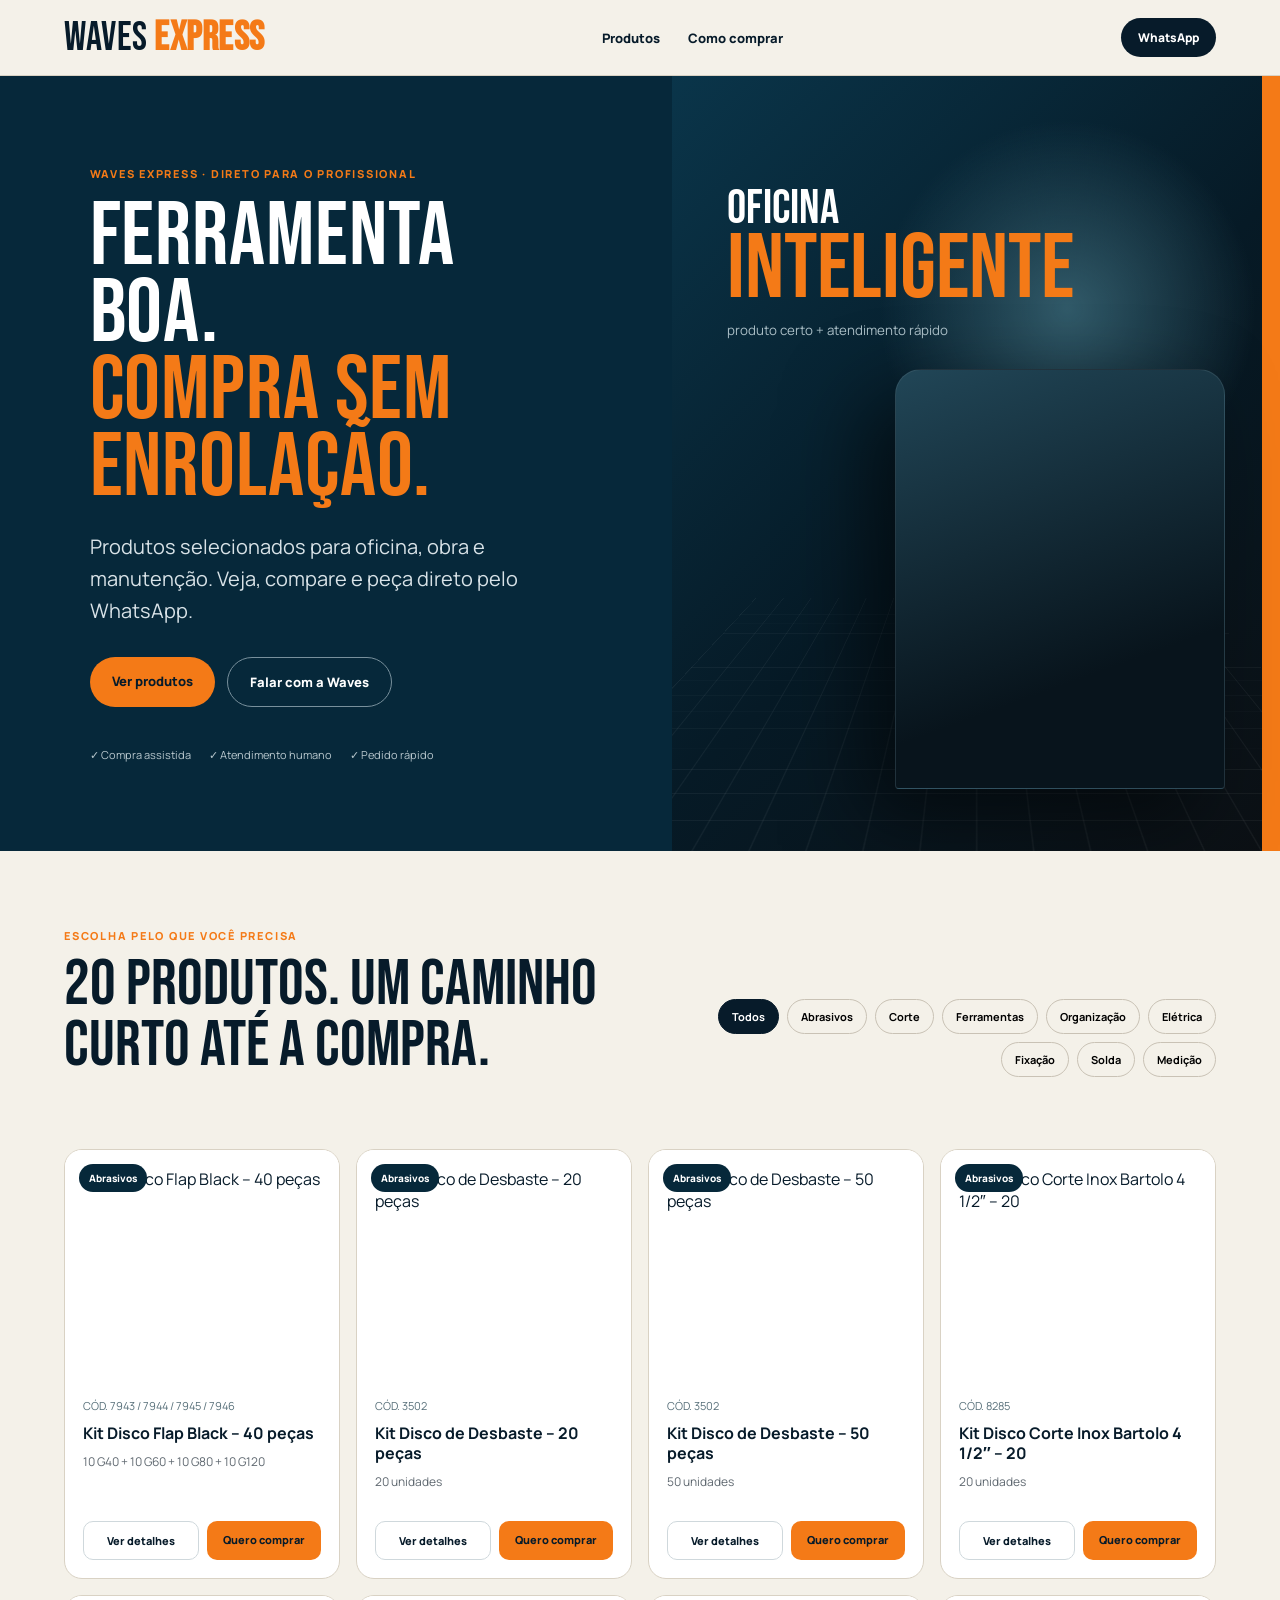
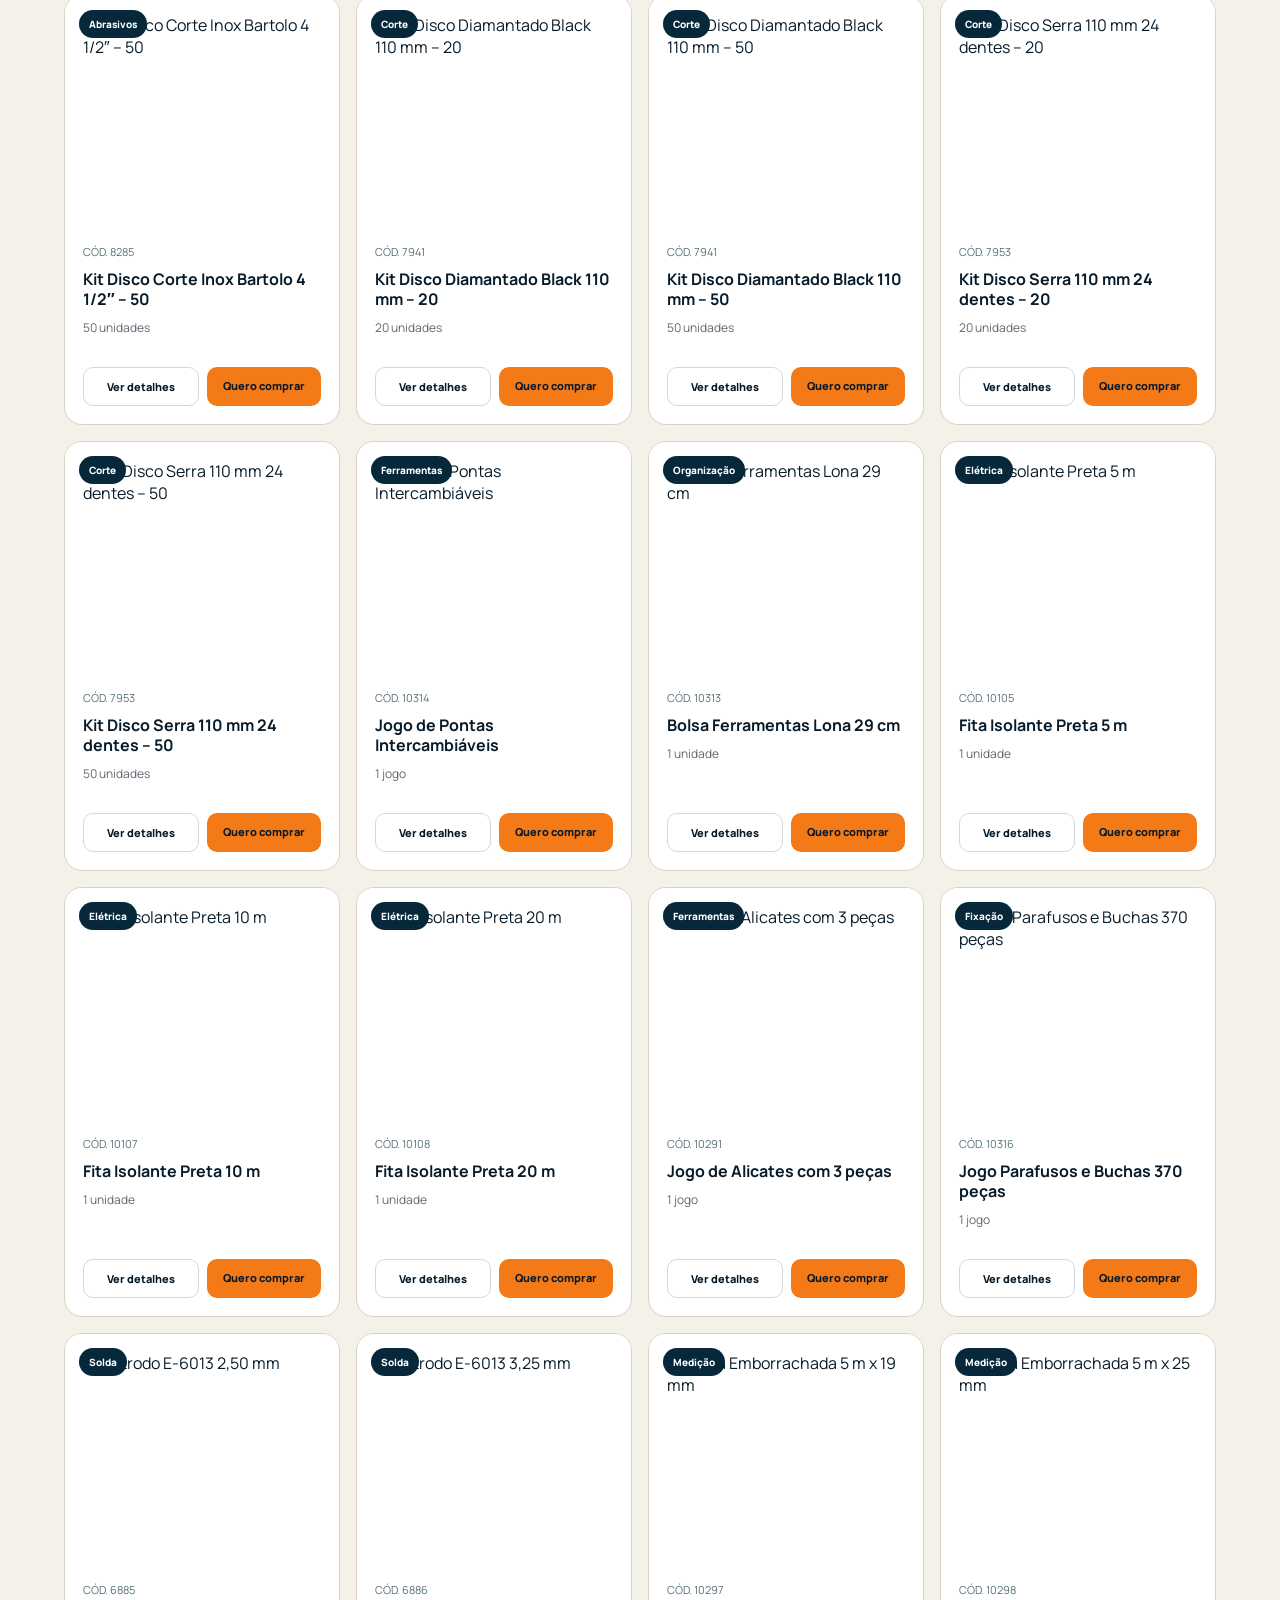
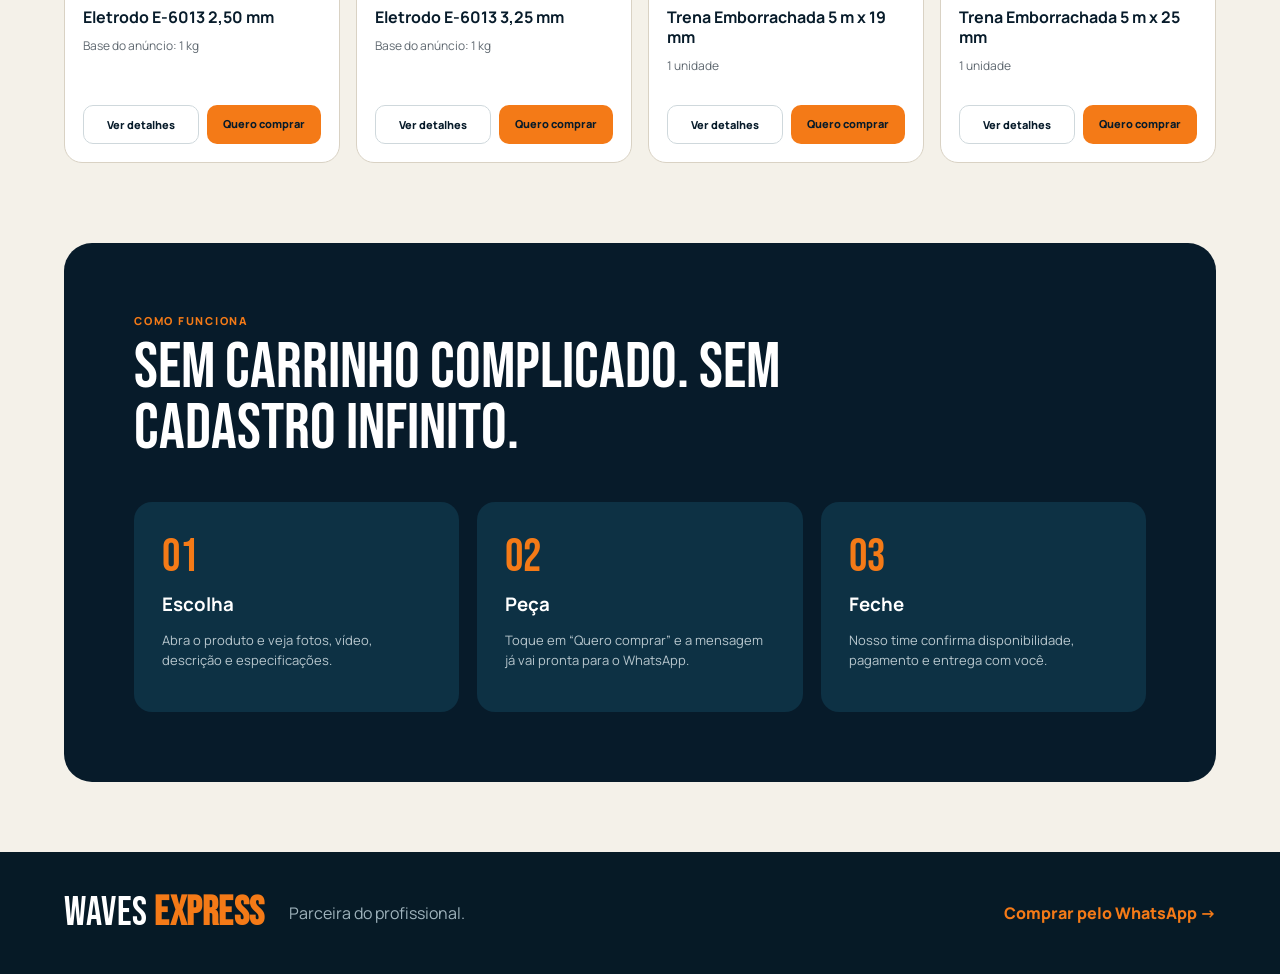
==== waves-express/index.html @ 17d629df "Build Waves Express storefront MVP" ====
<!doctype html>
<html lang="pt-BR">
<head>
  <meta charset="utf-8" />
  <meta name="viewport" content="width=device-width,initial-scale=1" />
  <title>Waves Express — Compra rápida para o profissional</title>
  <meta name="description" content="Waves Express: escolha seu produto, veja detalhes e compre direto pelo WhatsApp." />
  <link rel="preconnect" href="https://fonts.googleapis.com">
  <link rel="preconnect" href="https://fonts.gstatic.com" crossorigin>
  <link href="https://fonts.googleapis.com/css2?family=Bebas+Neue&family=Manrope:wght@400;600;700;800&display=swap" rel="stylesheet">
  <link rel="stylesheet" href="styles.css" />
</head>
<body>
  <header class="topbar">
    <a class="brand" href="index.html" aria-label="Waves Express">
      <img src="assets/logo-waves.png" alt="Waves Plus" onerror="this.style.display='none';this.nextElementSibling.style.display='block'" />
      <span class="brand-fallback">WAVES <b>EXPRESS</b></span>
    </a>
    <nav><a href="#produtos">Produtos</a><a href="#como-funciona">Como comprar</a></nav>
    <a class="wa-mini" href="https://wa.me/558530318830" target="_blank" rel="noopener">WhatsApp</a>
  </header>

  <main>
    <section class="hero">
      <div class="hero-copy">
        <div class="eyebrow">WAVES EXPRESS · DIRETO PARA O PROFISSIONAL</div>
        <h1>Ferramenta boa.<br><em>Compra sem enrolação.</em></h1>
        <p>Produtos selecionados para oficina, obra e manutenção. Veja, compare e peça direto pelo WhatsApp.</p>
        <div class="hero-actions"><a class="btn primary" href="#produtos">Ver produtos</a><a class="btn ghost" href="https://wa.me/558530318830" target="_blank" rel="noopener">Falar com a Waves</a></div>
        <div class="trust"><span>✓ Compra assistida</span><span>✓ Atendimento humano</span><span>✓ Pedido rápido</span></div>
      </div>
      <div class="hero-scene" role="img" aria-label="Ambiente de oficina moderno e humanizado">
        <div class="scene-grid"></div>
        <div class="scene-copy"><span>OFICINA</span><strong>INTELIGENTE</strong><small>produto certo + atendimento rápido</small></div>
        <div class="orange-rail"></div>
      </div>
    </section>

    <section class="section intro" id="produtos">
      <div><span class="section-kicker">ESCOLHA PELO QUE VOCÊ PRECISA</span><h2>20 produtos. Um caminho curto até a compra.</h2></div>
      <div class="filters" id="filters"></div>
    </section>

    <section class="product-grid" id="productGrid" aria-live="polite"></section>

    <section class="how" id="como-funciona">
      <div class="section-kicker">COMO FUNCIONA</div>
      <h2>Sem carrinho complicado. Sem cadastro infinito.</h2>
      <div class="steps"><article><b>01</b><h3>Escolha</h3><p>Abra o produto e veja fotos, vídeo, descrição e especificações.</p></article><article><b>02</b><h3>Peça</h3><p>Toque em “Quero comprar” e a mensagem já vai pronta para o WhatsApp.</p></article><article><b>03</b><h3>Feche</h3><p>Nosso time confirma disponibilidade, pagamento e entrega com você.</p></article></div>
    </section>
  </main>

  <footer><div class="brand-fallback">WAVES <b>EXPRESS</b></div><p>Parceira do profissional.</p><a href="https://wa.me/558530318830" target="_blank" rel="noopener">Comprar pelo WhatsApp →</a></footer>
  <script src="data.js"></script><script src="app.js"></script>
</body>
</html>
---- waves-express/styles.css ----
*{box-sizing:border-box}html{scroll-behavior:smooth}body{margin:0;background:#f4f1e9;color:#071b2a;font-family:Manrope,Arial,sans-serif}.topbar{height:76px;display:flex;align-items:center;justify-content:space-between;padding:0 clamp(20px,5vw,72px);background:#f4f1e9;border-bottom:1px solid #d9d2c4;position:sticky;top:0;z-index:50}.brand{display:flex;align-items:center;text-decoration:none;color:#071b2a}.brand img{height:42px;max-width:170px;object-fit:contain}.brand-fallback{font:40px/1 'Bebas Neue',Impact,sans-serif;letter-spacing:.5px}.brand-fallback b{color:#f47a17}.topbar nav{display:flex;gap:28px}.topbar nav a,.back{color:#071b2a;text-decoration:none;font-size:13px;font-weight:800}.wa-mini{background:#071b2a;color:#fff;text-decoration:none;padding:11px 17px;border-radius:999px;font-size:12px;font-weight:800}.hero{min-height:620px;display:grid;grid-template-columns:1.05fr .95fr;overflow:hidden;background:#06283a;color:#fff}.hero-copy{padding:clamp(52px,7vw,110px);align-self:center}.eyebrow,.section-kicker{font-size:11px;letter-spacing:.16em;font-weight:800;color:#f47a17}.hero h1{font:clamp(58px,7vw,108px)/.86 'Bebas Neue',Impact,sans-serif;margin:18px 0 24px;letter-spacing:.01em}.hero h1 em{font-style:normal;color:#f47a17}.hero p{font-size:clamp(16px,1.7vw,20px);max-width:610px;color:#d8e2e7;line-height:1.6}.hero-actions{display:flex;gap:12px;margin-top:30px;flex-wrap:wrap}.btn{display:inline-flex;text-decoration:none;padding:15px 22px;border-radius:999px;font-weight:800;font-size:13px}.btn.primary{background:#f47a17;color:#071b2a}.btn.ghost{border:1px solid #78909c;color:#fff}.trust{display:flex;gap:18px;flex-wrap:wrap;margin-top:40px;font-size:11px;color:#b9c8ce}.hero-scene{position:relative;min-height:620px;background:radial-gradient(circle at 65% 30%,#315a69 0,transparent 28%),linear-gradient(135deg,#0a354a 0%,#061a26 52%,#0c1014 100%);overflow:hidden}.scene-grid{position:absolute;inset:0;background-image:linear-gradient(rgba(255,255,255,.05) 1px,transparent 1px),linear-gradient(90deg,rgba(255,255,255,.05) 1px,transparent 1px);background-size:38px 38px;transform:perspective(700px) rotateX(55deg) translateY(250px) scale(1.5);transform-origin:center bottom}.hero-scene:after{content:'';position:absolute;width:54%;height:54%;right:9%;bottom:8%;border-radius:26px 26px 4px 4px;background:linear-gradient(160deg,#214657,#08141c 70%);box-shadow:-30px 30px 80px #0008;border:1px solid #55717d55}.scene-copy{position:absolute;z-index:3;left:9%;top:14%;display:flex;flex-direction:column}.scene-copy span{font:48px/1 'Bebas Neue';color:#fff}.scene-copy strong{font:92px/.8 'Bebas Neue';color:#f47a17}.scene-copy small{margin-top:15px;color:#a8bcc4}.orange-rail{position:absolute;right:0;top:0;width:18px;height:100%;background:#f47a17}.section{padding:72px clamp(20px,5vw,72px)}.intro{display:flex;justify-content:space-between;gap:30px;align-items:end}.intro h2,.how h2{font:clamp(42px,5vw,72px)/.95 'Bebas Neue';max-width:760px;margin:10px 0 0}.filters{display:flex;gap:8px;flex-wrap:wrap;justify-content:flex-end}.filters button{border:1px solid #c9c2b5;background:transparent;border-radius:999px;padding:9px 13px;font:700 11px Manrope;cursor:pointer}.filters button.active{background:#071b2a;color:white;border-color:#071b2a}.product-grid{padding:0 clamp(20px,5vw,72px) 80px;display:grid;grid-template-columns:repeat(4,minmax(0,1fr));gap:16px}.card{background:#fff;border:1px solid #d9d2c4;border-radius:18px;overflow:hidden;display:flex;flex-direction:column;min-height:430px;transition:.25s transform,.25s box-shadow}.card:hover{transform:translateY(-5px);box-shadow:0 18px 45px #071b2a1a}.card-image{height:230px;background:#fff;display:grid;place-items:center;padding:18px;position:relative}.card-image img{width:100%;height:100%;object-fit:contain}.badge{position:absolute;top:14px;left:14px;background:#06283a;color:#fff;border-radius:999px;padding:7px 10px;font-size:10px;font-weight:800}.card-body{padding:18px;display:flex;flex-direction:column;gap:10px;flex:1}.card h3{margin:0;font-size:16px;line-height:1.25}.code{font-size:11px;color:#58707a}.card p{font-size:12px;color:#5f6870;line-height:1.5;margin:0}.card-actions{display:flex;gap:8px;margin-top:auto}.card-actions a{flex:1;text-align:center;text-decoration:none;padding:11px;border-radius:10px;font-size:11px;font-weight:800}.details{border:1px solid #cfd8dc;color:#071b2a}.buy{background:#f47a17;color:#071b2a}.how{margin:0 clamp(20px,5vw,72px) 70px;background:#071b2a;color:#fff;border-radius:28px;padding:70px}.steps{display:grid;grid-template-columns:repeat(3,1fr);gap:18px;margin-top:42px}.steps article{background:#0d3144;padding:28px;border-radius:18px}.steps b{font:46px 'Bebas Neue';color:#f47a17}.steps h3{margin:6px 0}.steps p{color:#b8c7ce;font-size:13px;line-height:1.6}footer{background:#061a26;color:#fff;padding:34px clamp(20px,5vw,72px);display:flex;align-items:center;gap:24px}footer p{color:#9fb3bc}footer a{margin-left:auto;color:#f47a17;text-decoration:none;font-weight:800}
/* página de produto */.product-shell{display:grid;grid-template-columns:minmax(0,1.08fr) minmax(360px,.72fr);gap:46px;padding:34px clamp(20px,5vw,72px) 100px;max-width:1500px;margin:auto}.media-wrap{position:sticky;top:110px;height:calc(100vh - 140px)}.media-label{display:flex;justify-content:space-between;font-size:11px;font-weight:800;margin-bottom:10px;color:#5c6970}.media-stack{height:100%;overflow-y:auto;scroll-snap-type:y mandatory;border-radius:24px;background:#0c2635;scrollbar-width:none}.media-stack::-webkit-scrollbar{display:none}.media-slide{height:100%;min-height:100%;scroll-snap-align:start;display:grid;place-items:center;position:relative;background:#fff;padding:34px}.media-slide img{width:100%;height:100%;object-fit:contain}.media-slide.dark{background:radial-gradient(circle at 50% 35%,#284c59,#071b2a 68%);color:#fff}.video-placeholder{text-align:center}.play{width:76px;height:76px;border-radius:50%;display:grid;place-items:center;background:#f47a17;color:#071b2a;font-size:28px;margin:auto}.swipe-hint{position:absolute;bottom:24px;left:50%;transform:translateX(-50%);background:#071b2acc;color:#fff;border-radius:999px;padding:9px 14px;font-size:10px;letter-spacing:.08em}.product-info{padding-top:30px}.product-info .category{font-size:11px;letter-spacing:.14em;color:#f47a17;font-weight:800}.product-info h1{font:clamp(54px,5.5vw,92px)/.9 'Bebas Neue';margin:14px 0 16px}.product-info .lead{font-size:15px;line-height:1.7;color:#51616a}.price-box{margin:28px 0;background:#fff;border:1px solid #d9d2c4;border-radius:18px;padding:20px}.price-box small{font-weight:800;color:#718087}.express-price{font:42px 'Bebas Neue';margin:4px 0}.consult{font:34px 'Bebas Neue';color:#f47a17}.buy-big{display:block;text-align:center;text-decoration:none;background:#f47a17;color:#071b2a;padding:17px;border-radius:14px;font-weight:900}.specs{margin-top:34px;border-top:1px solid #d9d2c4}.spec-row{display:flex;justify-content:space-between;padding:14px 0;border-bottom:1px solid #d9d2c4;font-size:12px}.spec-row span:first-child{color:#718087}.feature-note{margin-top:30px;padding:22px;border-left:4px solid #f47a17;background:#fff}.related{margin-top:36px}.related a{display:block;color:#071b2a;text-decoration:none;padding:12px 0;border-bottom:1px solid #d9d2c4;font-size:12px;font-weight:800}.mobile-buy{display:none}
@media(max-width:1050px){.product-grid{grid-template-columns:repeat(3,1fr)}.hero{grid-template-columns:1fr}.hero-scene{min-height:390px}.intro{align-items:flex-start;flex-direction:column}.filters{justify-content:flex-start}.product-shell{grid-template-columns:1fr}.media-wrap{position:relative;top:0;height:72vh}.product-info{padding-top:0}}
@media(max-width:720px){.topbar{height:64px;padding:0 16px}.brand-fallback{font-size:28px}.topbar nav{display:none}.hero-copy{padding:44px 20px}.hero h1{font-size:64px}.hero-scene{min-height:340px}.scene-copy strong{font-size:70px}.product-grid{grid-template-columns:repeat(2,1fr);padding:0 14px 70px;gap:10px}.card{min-height:370px}.card-image{height:180px}.card-actions{flex-direction:column}.section{padding:55px 18px}.how{margin:0 14px 80px;padding:42px 22px}.steps{grid-template-columns:1fr}footer{flex-direction:column;align-items:flex-start}footer a{margin-left:0}.product-shell{padding:20px 14px 100px;gap:24px}.media-wrap{height:68vh}.media-slide{padding:18px}.product-info h1{font-size:58px}.mobile-buy{display:block;position:fixed;left:12px;right:12px;bottom:12px;z-index:80}.mobile-buy a{display:block;text-align:center;text-decoration:none;background:#f47a17;color:#071b2a;padding:16px;border-radius:15px;font-weight:900;box-shadow:0 10px 30px #0004}}
@media(max-width:470px){.product-grid{grid-template-columns:1fr}.card{min-height:auto}.card-image{height:245px}}
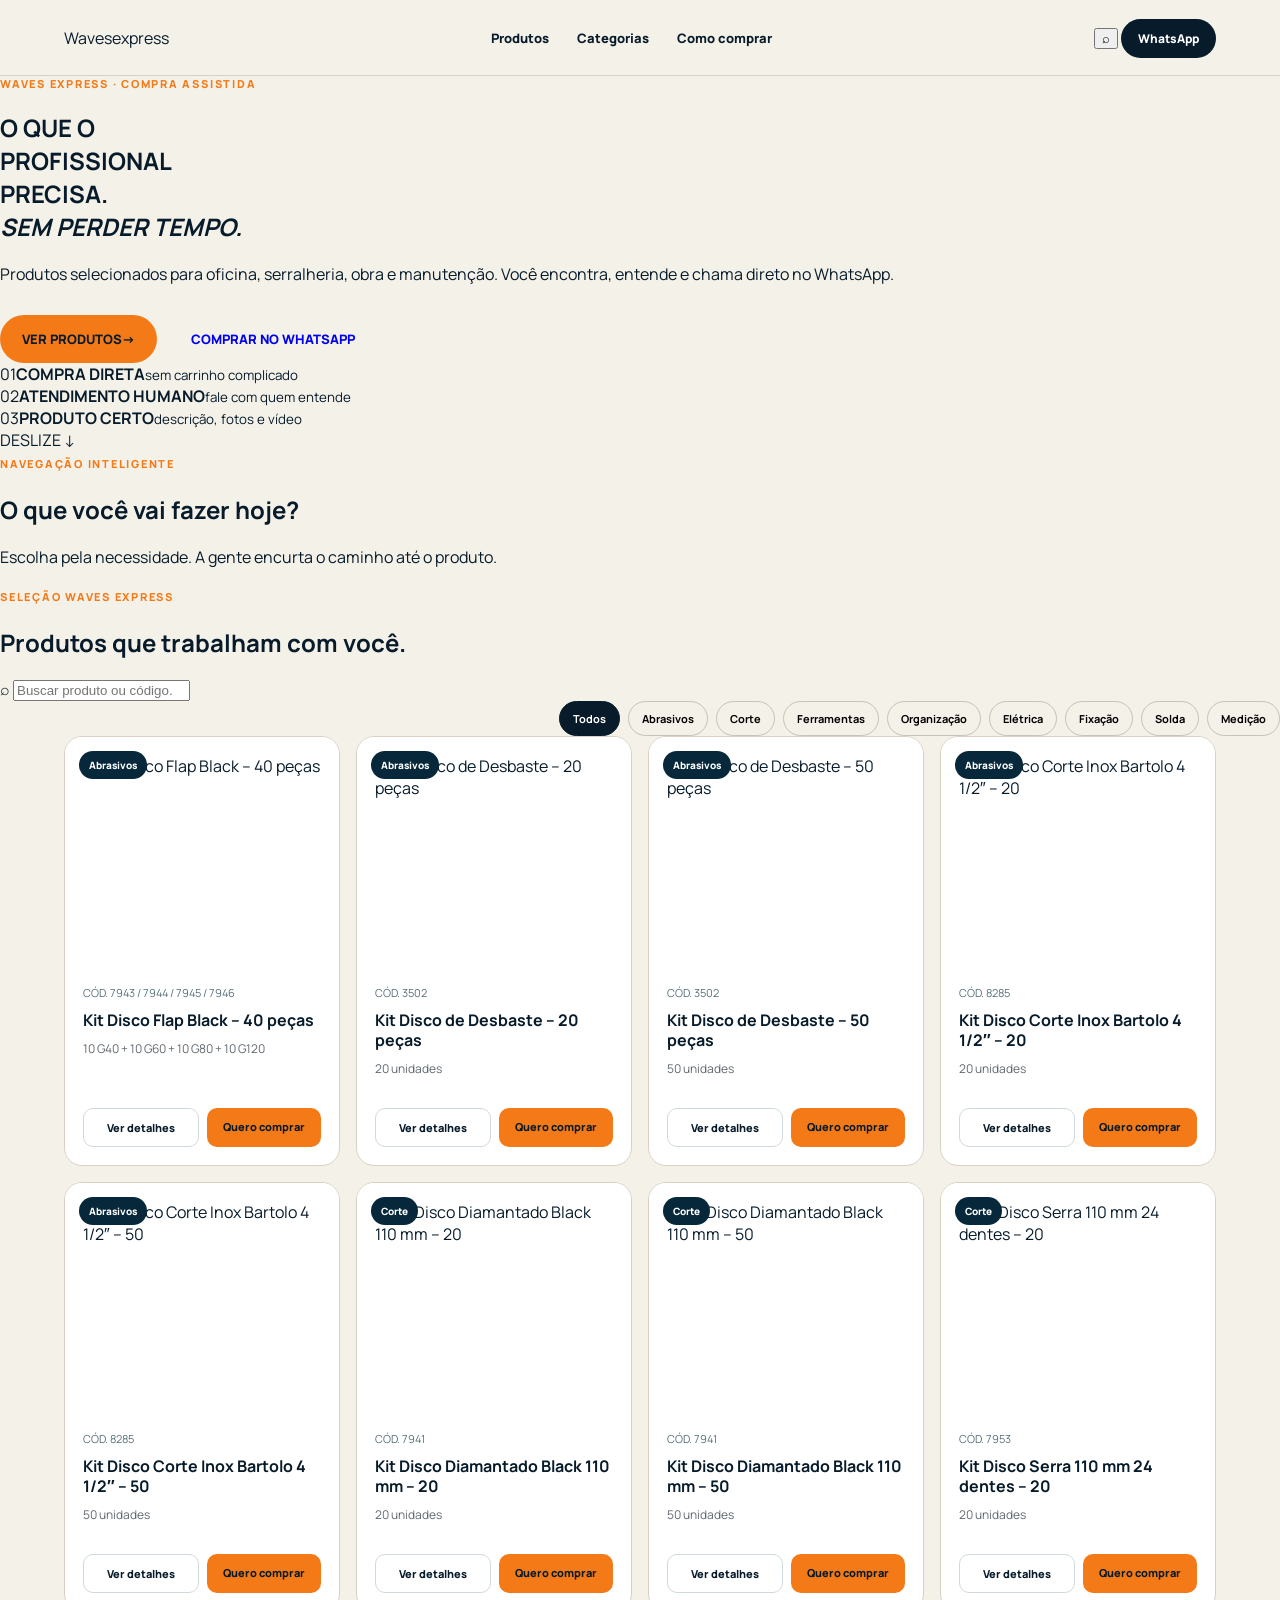
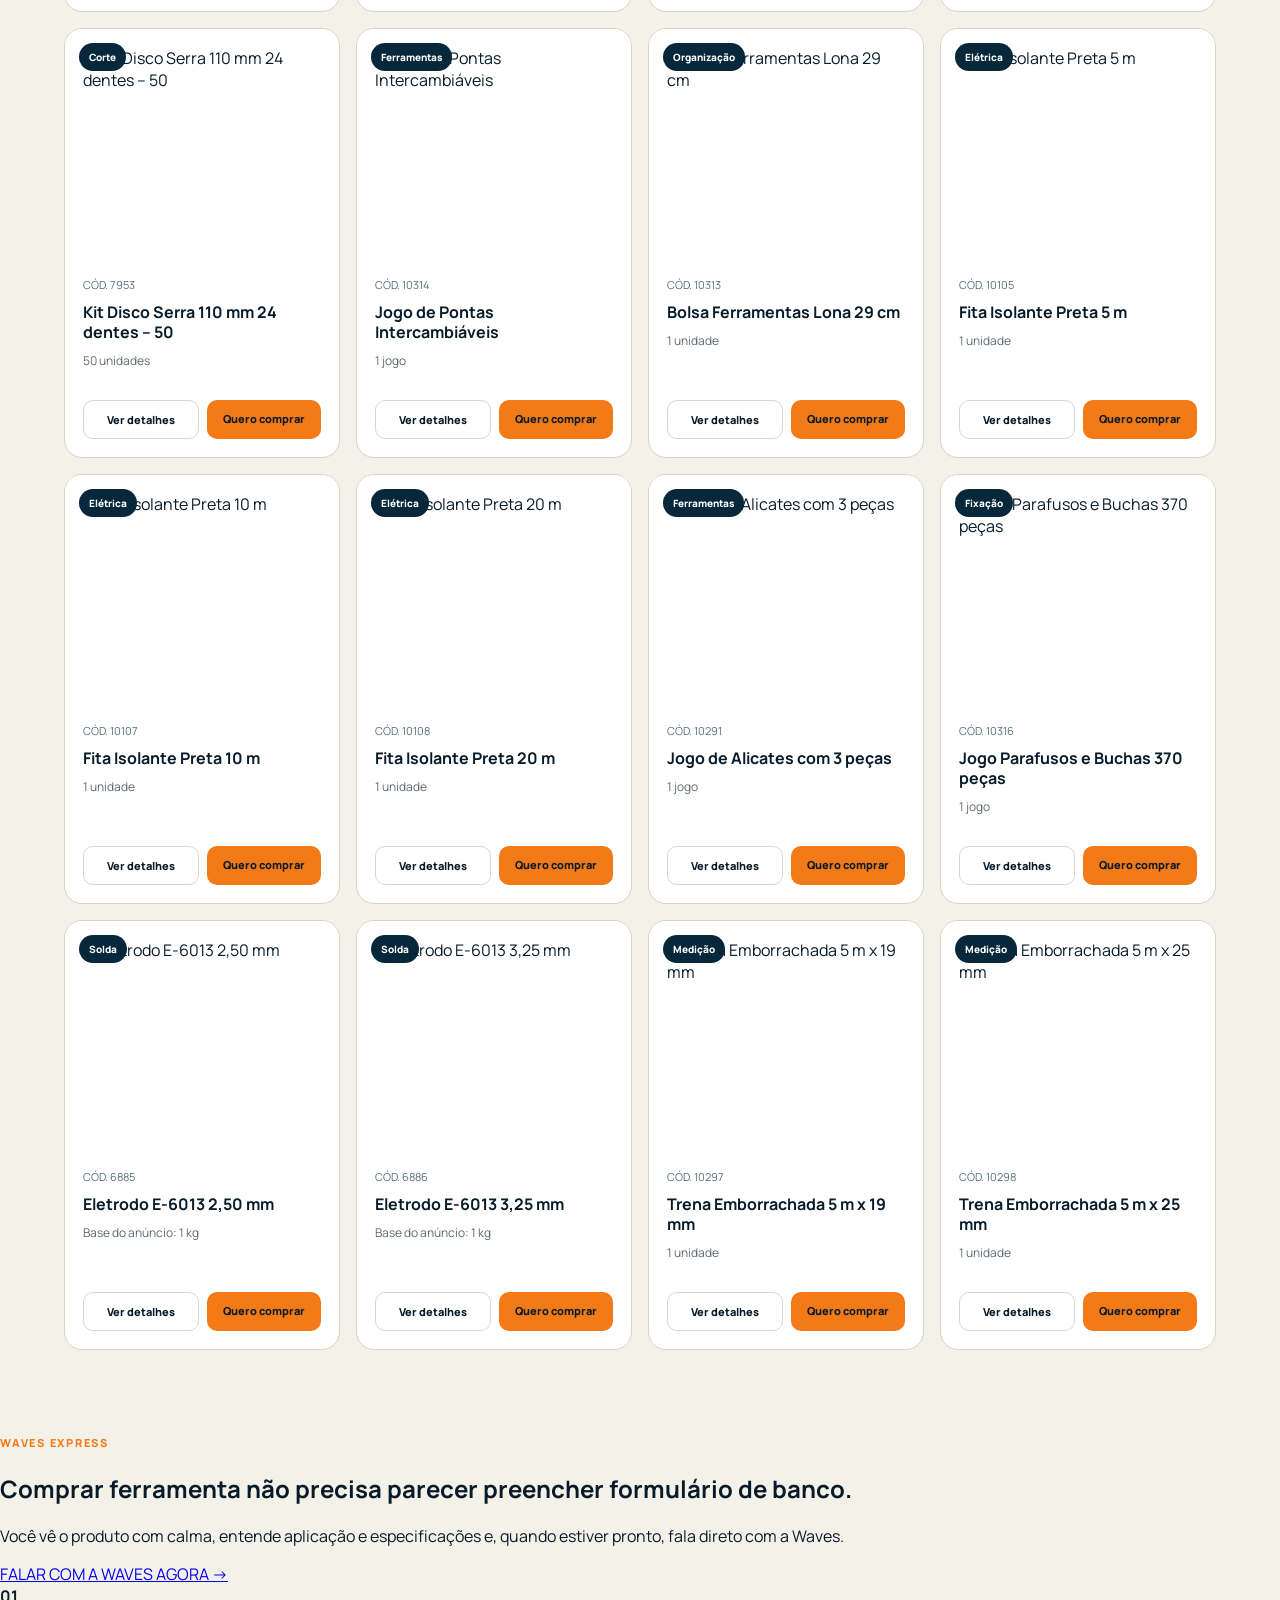
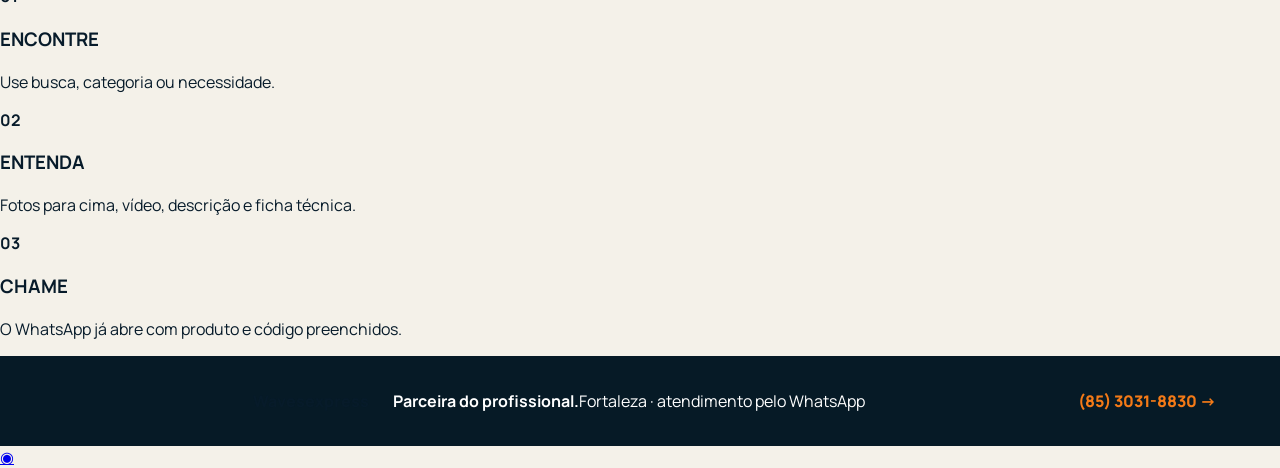
==== commit d436ce47: "Refine Waves Express home experience" ====
--- a/waves-express/index.html
+++ b/waves-express/index.html
@@ -2,55 +2,101 @@
 <html lang="pt-BR">
 <head>
   <meta charset="utf-8" />
-  <meta name="viewport" content="width=device-width,initial-scale=1" />
-  <title>Waves Express — Compra rápida para o profissional</title>
-  <meta name="description" content="Waves Express: escolha seu produto, veja detalhes e compre direto pelo WhatsApp." />
+  <meta name="viewport" content="width=device-width,initial-scale=1,viewport-fit=cover" />
+  <meta name="theme-color" content="#071722" />
+  <title>Waves Express — O que o profissional precisa, sem perder tempo</title>
+  <meta name="description" content="Waves Express: produtos profissionais, apresentação completa e compra direta pelo WhatsApp." />
   <link rel="preconnect" href="https://fonts.googleapis.com">
   <link rel="preconnect" href="https://fonts.gstatic.com" crossorigin>
-  <link href="https://fonts.googleapis.com/css2?family=Bebas+Neue&family=Manrope:wght@400;600;700;800&display=swap" rel="stylesheet">
+  <link href="https://fonts.googleapis.com/css2?family=Bebas+Neue&family=Manrope:wght@400;500;600;700;800&display=swap" rel="stylesheet">
   <link rel="stylesheet" href="styles.css" />
 </head>
 <body>
+  <div class="noise" aria-hidden="true"></div>
   <header class="topbar">
     <a class="brand" href="index.html" aria-label="Waves Express">
-      <img src="assets/logo-waves.png" alt="Waves Plus" onerror="this.style.display='none';this.nextElementSibling.style.display='block'" />
-      <span class="brand-fallback">WAVES <b>EXPRESS</b></span>
+      <span class="waves-word">Waves</span><span class="express-word">express</span>
     </a>
-    <nav><a href="#produtos">Produtos</a><a href="#como-funciona">Como comprar</a></nav>
-    <a class="wa-mini" href="https://wa.me/558530318830" target="_blank" rel="noopener">WhatsApp</a>
+    <nav class="desktop-nav" aria-label="Navegação principal">
+      <a href="#produtos">Produtos</a>
+      <a href="#categorias">Categorias</a>
+      <a href="#como-funciona">Como comprar</a>
+    </nav>
+    <div class="top-actions">
+      <button class="search-toggle" id="searchToggle" aria-label="Buscar produtos">⌕</button>
+      <a class="wa-mini" href="https://wa.me/558530318830" target="_blank" rel="noopener">WhatsApp</a>
+    </div>
   </header>
 
   <main>
-    <section class="hero">
-      <div class="hero-copy">
-        <div class="eyebrow">WAVES EXPRESS · DIRETO PARA O PROFISSIONAL</div>
-        <h1>Ferramenta boa.<br><em>Compra sem enrolação.</em></h1>
-        <p>Produtos selecionados para oficina, obra e manutenção. Veja, compare e peça direto pelo WhatsApp.</p>
-        <div class="hero-actions"><a class="btn primary" href="#produtos">Ver produtos</a><a class="btn ghost" href="https://wa.me/558530318830" target="_blank" rel="noopener">Falar com a Waves</a></div>
-        <div class="trust"><span>✓ Compra assistida</span><span>✓ Atendimento humano</span><span>✓ Pedido rápido</span></div>
+    <section class="hero-modern">
+      <div class="hero-media" id="heroMedia" role="img" aria-label="Profissional trabalhando em oficina moderna"></div>
+      <div class="hero-overlay"></div>
+      <div class="hero-content">
+        <div class="eyebrow"><span class="pulse"></span> WAVES EXPRESS · COMPRA ASSISTIDA</div>
+        <h1>O QUE O<br>PROFISSIONAL<br>PRECISA.<br><em>SEM PERDER TEMPO.</em></h1>
+        <p>Produtos selecionados para oficina, serralheria, obra e manutenção. Você encontra, entende e chama direto no WhatsApp.</p>
+        <div class="hero-actions">
+          <a class="btn primary" href="#produtos">VER PRODUTOS <span>→</span></a>
+          <a class="btn glass" href="https://wa.me/558530318830" target="_blank" rel="noopener">COMPRAR NO WHATSAPP</a>
+        </div>
       </div>
-      <div class="hero-scene" role="img" aria-label="Ambiente de oficina moderno e humanizado">
-        <div class="scene-grid"></div>
-        <div class="scene-copy"><span>OFICINA</span><strong>INTELIGENTE</strong><small>produto certo + atendimento rápido</small></div>
-        <div class="orange-rail"></div>
+      <div class="hero-stats" aria-label="Benefícios">
+        <div><span>01</span><strong>COMPRA DIRETA</strong><small>sem carrinho complicado</small></div>
+        <div><span>02</span><strong>ATENDIMENTO HUMANO</strong><small>fale com quem entende</small></div>
+        <div><span>03</span><strong>PRODUTO CERTO</strong><small>descrição, fotos e vídeo</small></div>
       </div>
+      <div class="scroll-cue">DESLIZE <span>↓</span></div>
     </section>
 
-    <section class="section intro" id="produtos">
-      <div><span class="section-kicker">ESCOLHA PELO QUE VOCÊ PRECISA</span><h2>20 produtos. Um caminho curto até a compra.</h2></div>
-      <div class="filters" id="filters"></div>
+    <section class="smart-strip" id="categorias">
+      <div class="smart-copy">
+        <span class="section-kicker">NAVEGAÇÃO INTELIGENTE</span>
+        <h2>O que você vai fazer hoje?</h2>
+        <p>Escolha pela necessidade. A gente encurta o caminho até o produto.</p>
+      </div>
+      <div class="task-pills" id="taskPills"></div>
+    </section>
+
+    <section class="catalog-head" id="produtos">
+      <div>
+        <span class="section-kicker">SELEÇÃO WAVES EXPRESS</span>
+        <h2>Produtos que trabalham com você.</h2>
+      </div>
+      <div class="catalog-tools">
+        <label class="search-box">
+          <span>⌕</span>
+          <input id="searchInput" type="search" placeholder="Buscar produto ou código..." autocomplete="off" />
+        </label>
+        <div class="filters" id="filters"></div>
+      </div>
     </section>
 
     <section class="product-grid" id="productGrid" aria-live="polite"></section>
 
-    <section class="how" id="como-funciona">
-      <div class="section-kicker">COMO FUNCIONA</div>
-      <h2>Sem carrinho complicado. Sem cadastro infinito.</h2>
-      <div class="steps"><article><b>01</b><h3>Escolha</h3><p>Abra o produto e veja fotos, vídeo, descrição e especificações.</p></article><article><b>02</b><h3>Peça</h3><p>Toque em “Quero comprar” e a mensagem já vai pronta para o WhatsApp.</p></article><article><b>03</b><h3>Feche</h3><p>Nosso time confirma disponibilidade, pagamento e entrega com você.</p></article></div>
+    <section class="experience" id="como-funciona">
+      <div class="experience-copy">
+        <span class="section-kicker">WAVES EXPRESS</span>
+        <h2>Comprar ferramenta não precisa parecer preencher formulário de banco.</h2>
+        <p>Você vê o produto com calma, entende aplicação e especificações e, quando estiver pronto, fala direto com a Waves.</p>
+        <a class="text-link" href="https://wa.me/558530318830" target="_blank" rel="noopener">FALAR COM A WAVES AGORA →</a>
+      </div>
+      <div class="steps-modern">
+        <article><b>01</b><div><h3>ENCONTRE</h3><p>Use busca, categoria ou necessidade.</p></div></article>
+        <article><b>02</b><div><h3>ENTENDA</h3><p>Fotos para cima, vídeo, descrição e ficha técnica.</p></div></article>
+        <article><b>03</b><div><h3>CHAME</h3><p>O WhatsApp já abre com produto e código preenchidos.</p></div></article>
+      </div>
     </section>
   </main>
 
-  <footer><div class="brand-fallback">WAVES <b>EXPRESS</b></div><p>Parceira do profissional.</p><a href="https://wa.me/558530318830" target="_blank" rel="noopener">Comprar pelo WhatsApp →</a></footer>
-  <script src="data.js"></script><script src="app.js"></script>
+  <footer>
+    <a class="brand footer-brand" href="index.html"><span class="waves-word">Waves</span><span class="express-word">express</span></a>
+    <div class="footer-copy"><strong>Parceira do profissional.</strong><span>Fortaleza · atendimento pelo WhatsApp</span></div>
+    <a class="footer-cta" href="https://wa.me/558530318830" target="_blank" rel="noopener">(85) 3031-8830 →</a>
+  </footer>
+
+  <div class="floating-wa"><a href="https://wa.me/558530318830" target="_blank" rel="noopener" aria-label="Comprar pelo WhatsApp">◉</a></div>
+  <script src="data.js"></script>
+  <script src="app.js"></script>
 </body>
-</html>+</html>
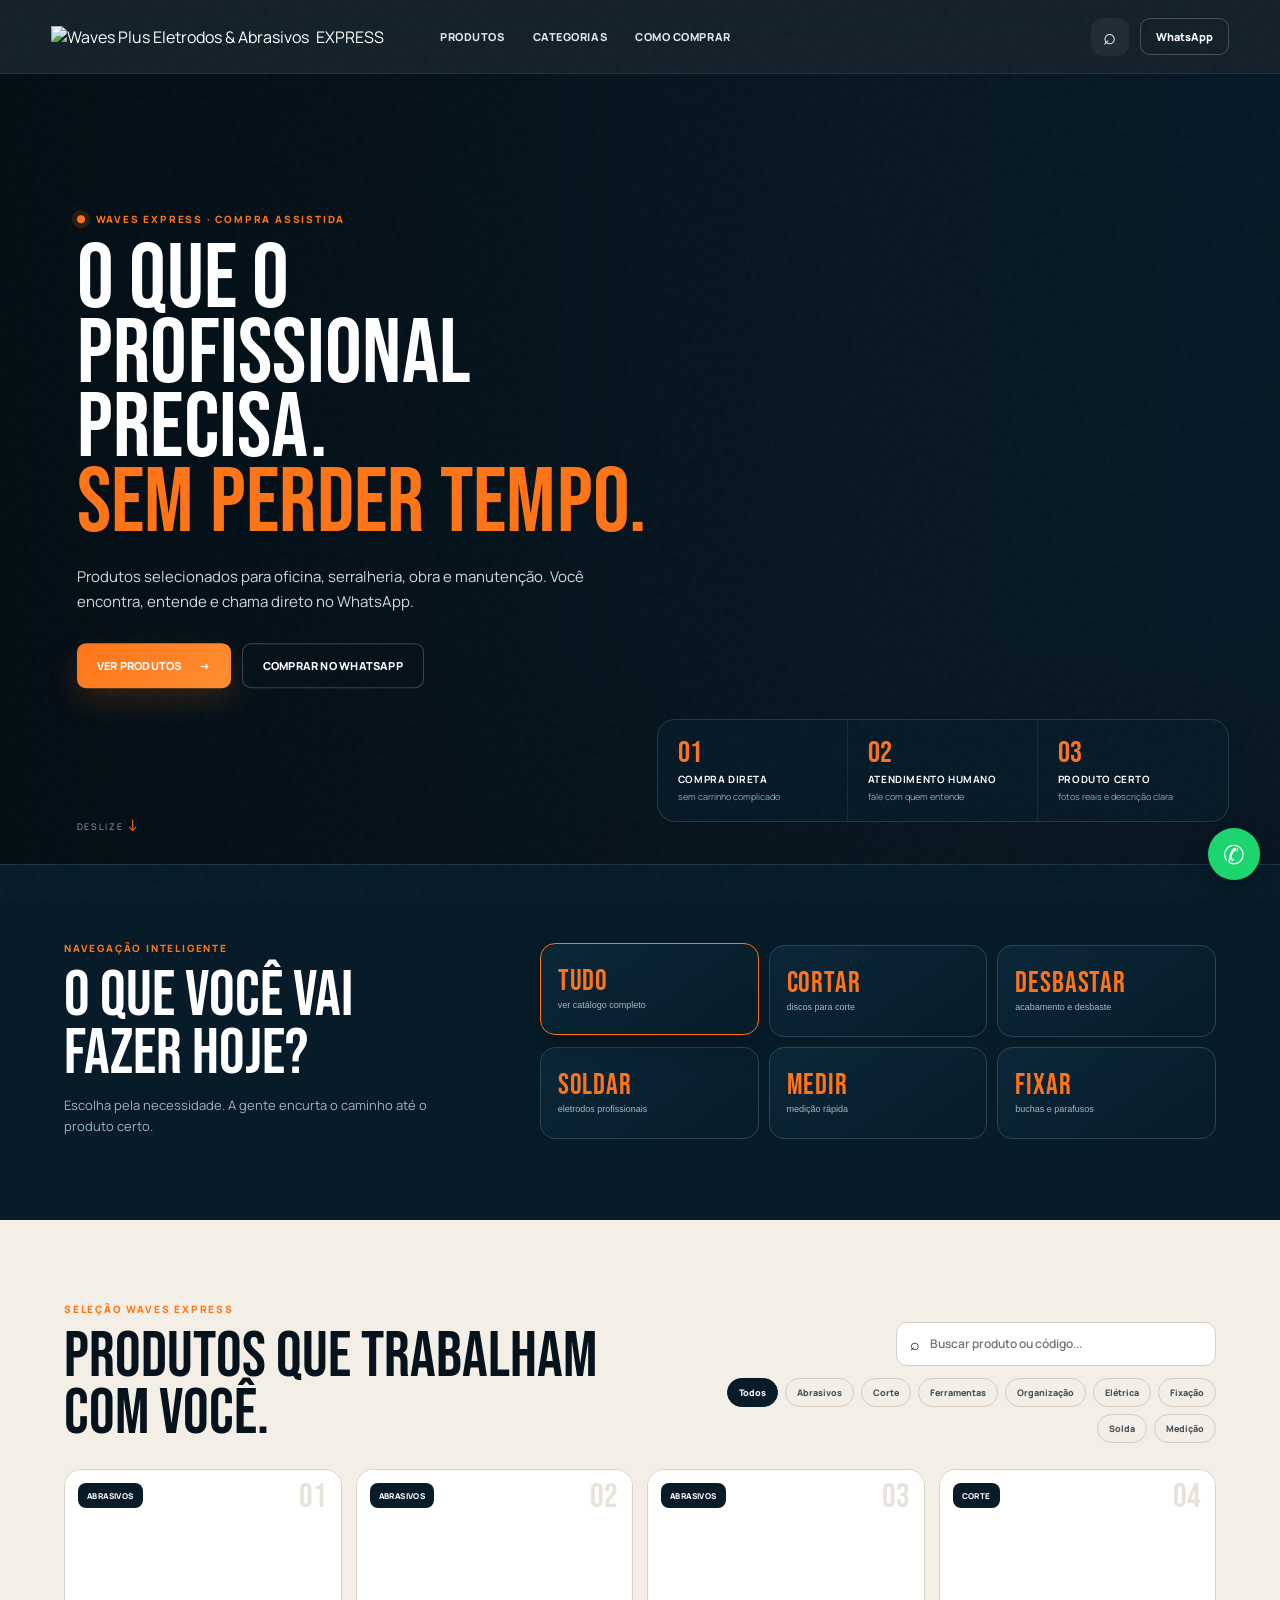
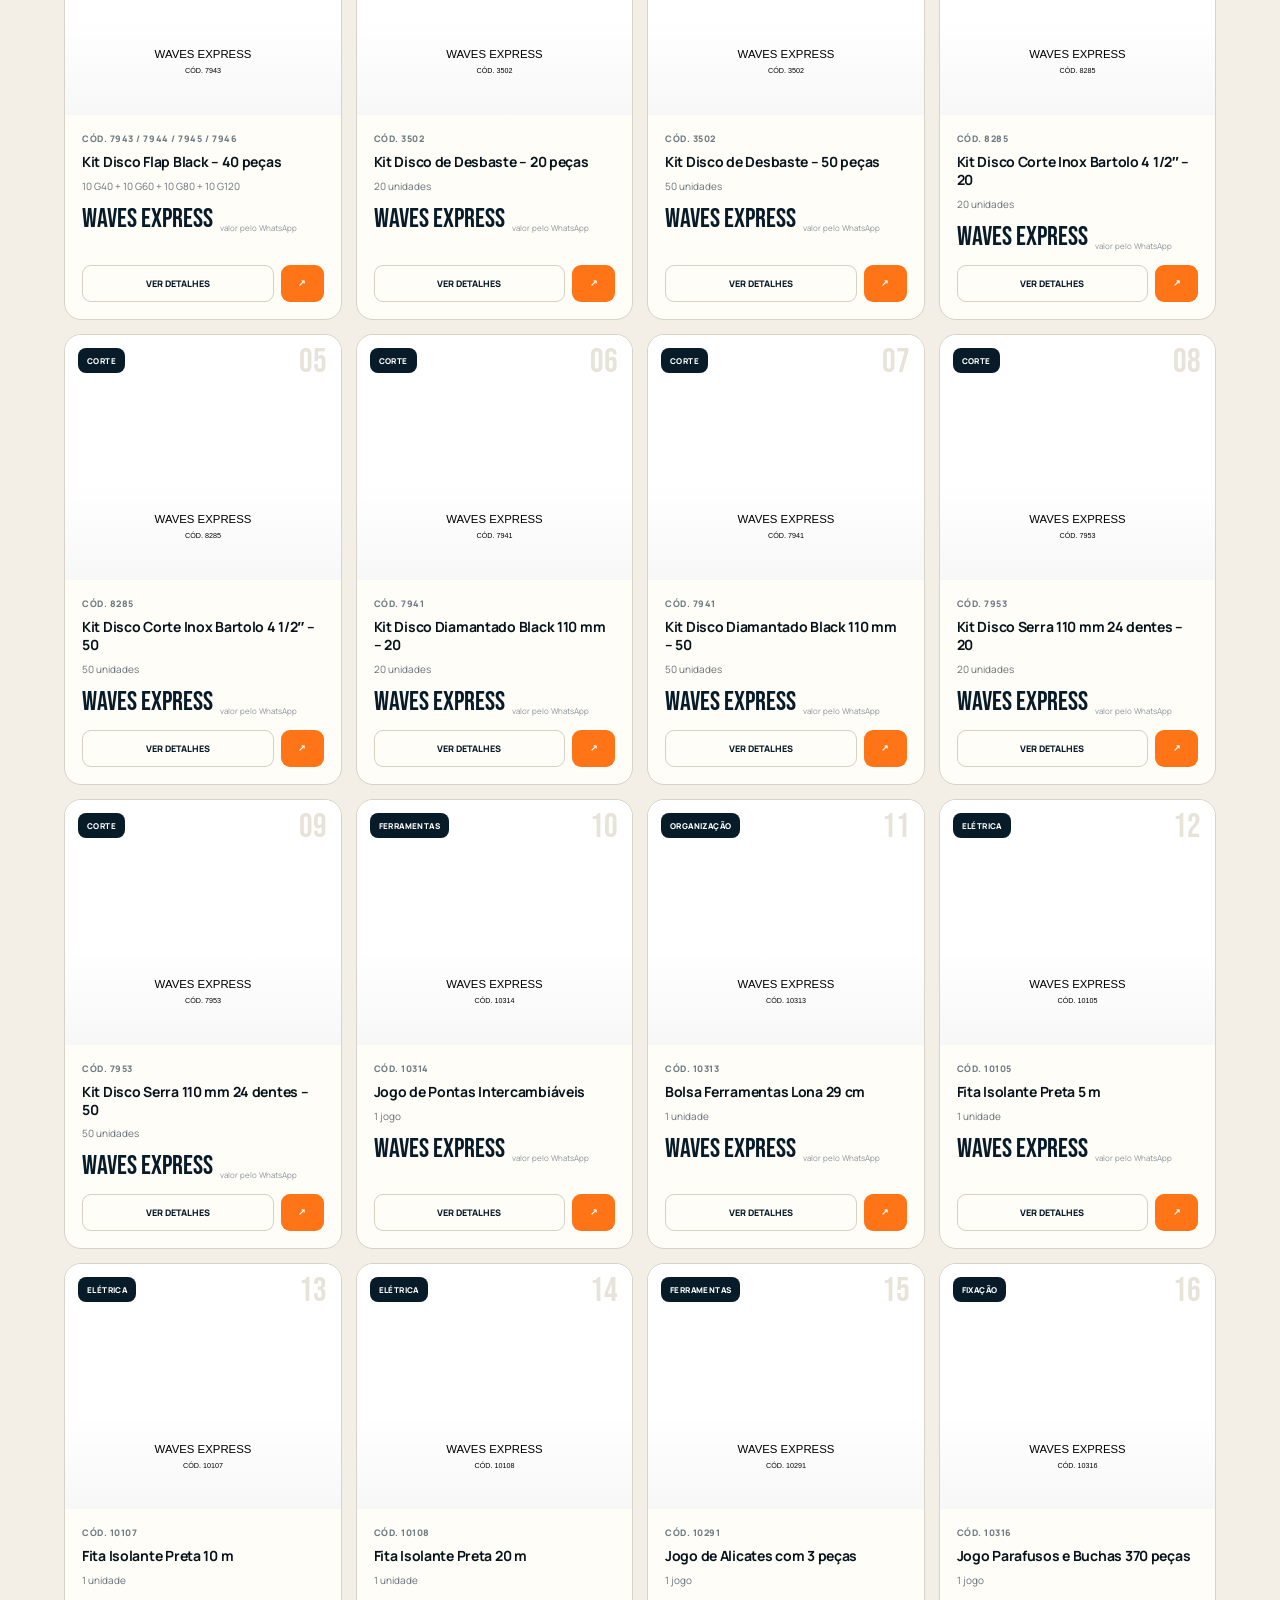
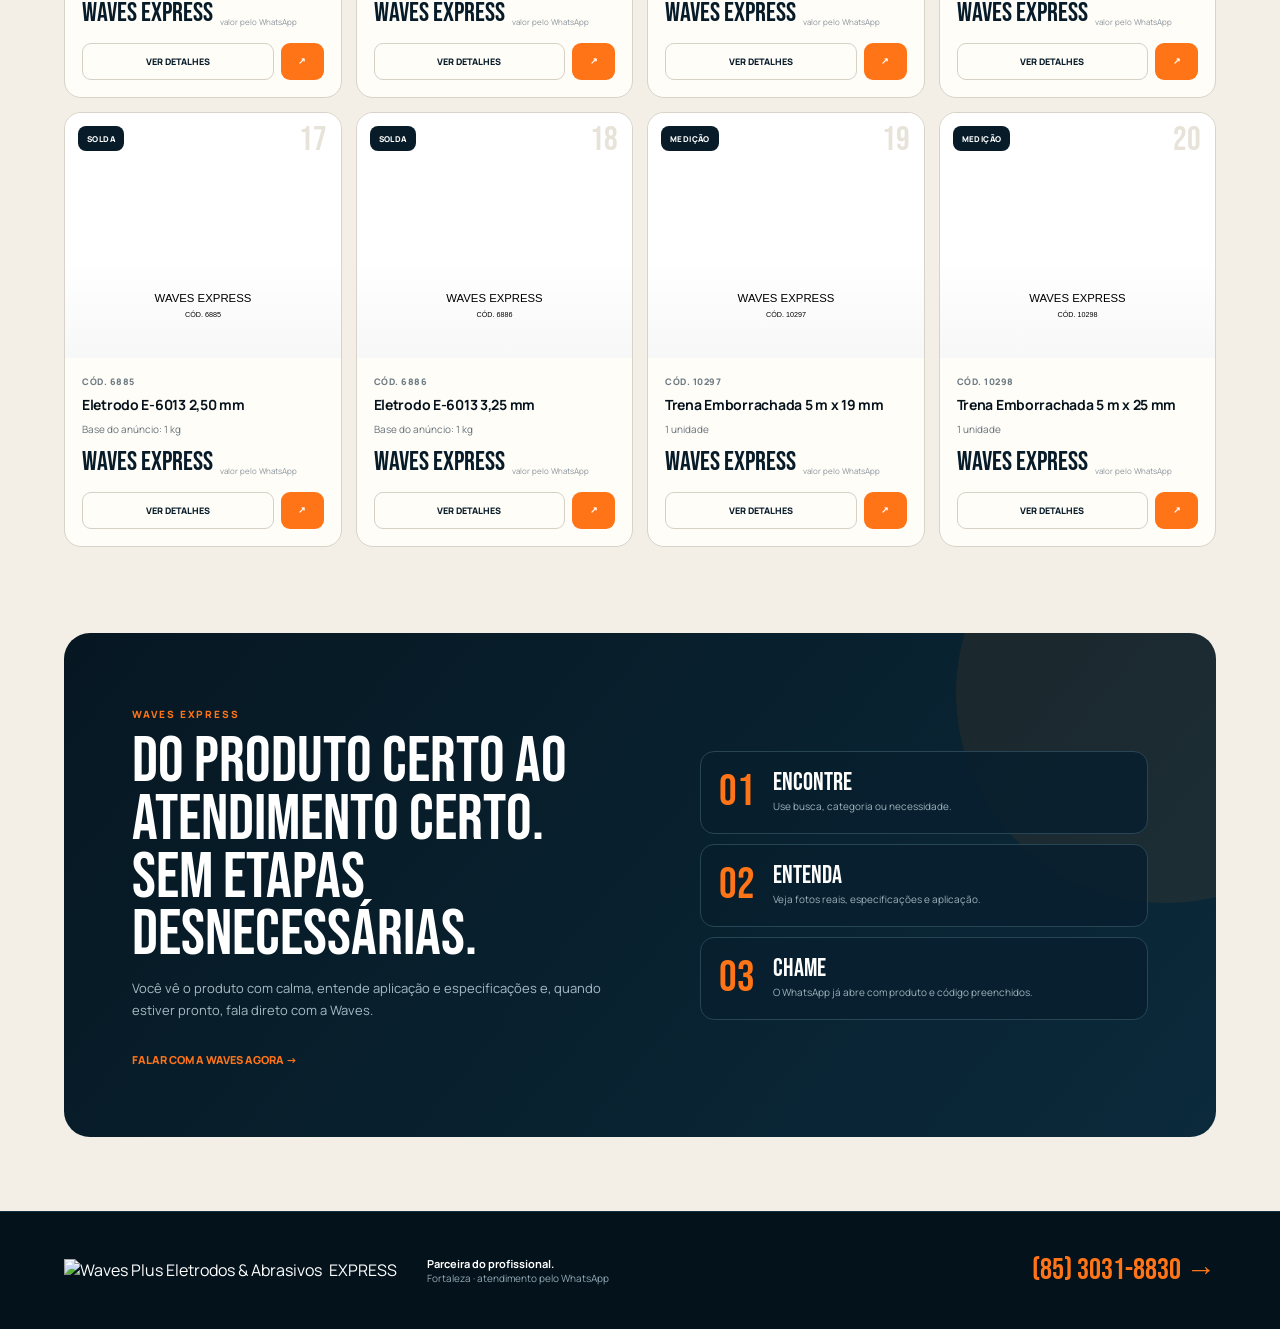
==== commit 4c244d1d: "Refine Waves Express storefront" ====
--- a/waves-express/index.html
+++ b/waves-express/index.html
@@ -14,89 +14,19 @@
 <body>
   <div class="noise" aria-hidden="true"></div>
   <header class="topbar">
-    <a class="brand" href="index.html" aria-label="Waves Express">
-      <span class="waves-word">Waves</span><span class="express-word">express</span>
-    </a>
-    <nav class="desktop-nav" aria-label="Navegação principal">
-      <a href="#produtos">Produtos</a>
-      <a href="#categorias">Categorias</a>
-      <a href="#como-funciona">Como comprar</a>
-    </nav>
-    <div class="top-actions">
-      <button class="search-toggle" id="searchToggle" aria-label="Buscar produtos">⌕</button>
-      <a class="wa-mini" href="https://wa.me/558530318830" target="_blank" rel="noopener">WhatsApp</a>
-    </div>
+    <a class="brand brand-logo" href="index.html" aria-label="Waves Express"><img src="https://raw.githubusercontent.com/eddsonpaz-afk/waves-hub/waves-express/waves-express/assets/logo-waves-official.webp" alt="Waves Plus Eletrodos & Abrasivos" /><span class="express-pill">EXPRESS</span></a>
+    <nav class="desktop-nav" aria-label="Navegação principal"><a href="#produtos">Produtos</a><a href="#categorias">Categorias</a><a href="#como-funciona">Como comprar</a></nav>
+    <div class="top-actions"><button class="search-toggle" id="searchToggle" aria-label="Buscar produtos">⌕</button><a class="wa-mini" href="https://wa.me/558530318830" target="_blank" rel="noopener">WhatsApp</a></div>
   </header>
-
   <main>
-    <section class="hero-modern">
-      <div class="hero-media" id="heroMedia" role="img" aria-label="Profissional trabalhando em oficina moderna"></div>
-      <div class="hero-overlay"></div>
-      <div class="hero-content">
-        <div class="eyebrow"><span class="pulse"></span> WAVES EXPRESS · COMPRA ASSISTIDA</div>
-        <h1>O QUE O<br>PROFISSIONAL<br>PRECISA.<br><em>SEM PERDER TEMPO.</em></h1>
-        <p>Produtos selecionados para oficina, serralheria, obra e manutenção. Você encontra, entende e chama direto no WhatsApp.</p>
-        <div class="hero-actions">
-          <a class="btn primary" href="#produtos">VER PRODUTOS <span>→</span></a>
-          <a class="btn glass" href="https://wa.me/558530318830" target="_blank" rel="noopener">COMPRAR NO WHATSAPP</a>
-        </div>
-      </div>
-      <div class="hero-stats" aria-label="Benefícios">
-        <div><span>01</span><strong>COMPRA DIRETA</strong><small>sem carrinho complicado</small></div>
-        <div><span>02</span><strong>ATENDIMENTO HUMANO</strong><small>fale com quem entende</small></div>
-        <div><span>03</span><strong>PRODUTO CERTO</strong><small>descrição, fotos e vídeo</small></div>
-      </div>
-      <div class="scroll-cue">DESLIZE <span>↓</span></div>
-    </section>
-
-    <section class="smart-strip" id="categorias">
-      <div class="smart-copy">
-        <span class="section-kicker">NAVEGAÇÃO INTELIGENTE</span>
-        <h2>O que você vai fazer hoje?</h2>
-        <p>Escolha pela necessidade. A gente encurta o caminho até o produto.</p>
-      </div>
-      <div class="task-pills" id="taskPills"></div>
-    </section>
-
-    <section class="catalog-head" id="produtos">
-      <div>
-        <span class="section-kicker">SELEÇÃO WAVES EXPRESS</span>
-        <h2>Produtos que trabalham com você.</h2>
-      </div>
-      <div class="catalog-tools">
-        <label class="search-box">
-          <span>⌕</span>
-          <input id="searchInput" type="search" placeholder="Buscar produto ou código..." autocomplete="off" />
-        </label>
-        <div class="filters" id="filters"></div>
-      </div>
-    </section>
-
+    <section class="hero-modern"><div class="hero-media" id="heroMedia" role="img" aria-label="Profissional trabalhando em oficina moderna"></div><div class="hero-overlay"></div><div class="hero-content"><div class="eyebrow"><span class="pulse"></span> WAVES EXPRESS · COMPRA ASSISTIDA</div><h1>O QUE O<br>PROFISSIONAL<br>PRECISA.<br><em>SEM PERDER TEMPO.</em></h1><p>Produtos selecionados para oficina, serralheria, obra e manutenção. Você encontra, entende e chama direto no WhatsApp.</p><div class="hero-actions"><a class="btn primary" href="#produtos">VER PRODUTOS <span>→</span></a><a class="btn glass" href="https://wa.me/558530318830" target="_blank" rel="noopener">COMPRAR NO WHATSAPP</a></div></div><div class="hero-stats" aria-label="Benefícios"><div><span>01</span><strong>COMPRA DIRETA</strong><small>sem carrinho complicado</small></div><div><span>02</span><strong>ATENDIMENTO HUMANO</strong><small>fale com quem entende</small></div><div><span>03</span><strong>PRODUTO CERTO</strong><small>fotos reais e descrição clara</small></div></div><div class="scroll-cue">DESLIZE <span>↓</span></div></section>
+    <section class="smart-strip" id="categorias"><div class="smart-copy"><span class="section-kicker">NAVEGAÇÃO INTELIGENTE</span><h2>O que você vai fazer hoje?</h2><p>Escolha pela necessidade. A gente encurta o caminho até o produto certo.</p></div><div class="task-pills" id="taskPills"></div></section>
+    <section class="catalog-head" id="produtos"><div><span class="section-kicker">SELEÇÃO WAVES EXPRESS</span><h2>Produtos que trabalham com você.</h2></div><div class="catalog-tools"><label class="search-box"><span>⌕</span><input id="searchInput" type="search" placeholder="Buscar produto ou código..." autocomplete="off" /></label><div class="filters" id="filters"></div></div></section>
     <section class="product-grid" id="productGrid" aria-live="polite"></section>
-
-    <section class="experience" id="como-funciona">
-      <div class="experience-copy">
-        <span class="section-kicker">WAVES EXPRESS</span>
-        <h2>Comprar ferramenta não precisa parecer preencher formulário de banco.</h2>
-        <p>Você vê o produto com calma, entende aplicação e especificações e, quando estiver pronto, fala direto com a Waves.</p>
-        <a class="text-link" href="https://wa.me/558530318830" target="_blank" rel="noopener">FALAR COM A WAVES AGORA →</a>
-      </div>
-      <div class="steps-modern">
-        <article><b>01</b><div><h3>ENCONTRE</h3><p>Use busca, categoria ou necessidade.</p></div></article>
-        <article><b>02</b><div><h3>ENTENDA</h3><p>Fotos para cima, vídeo, descrição e ficha técnica.</p></div></article>
-        <article><b>03</b><div><h3>CHAME</h3><p>O WhatsApp já abre com produto e código preenchidos.</p></div></article>
-      </div>
-    </section>
+    <section class="experience" id="como-funciona"><div class="experience-copy"><span class="section-kicker">WAVES EXPRESS</span><h2>Do produto certo ao atendimento certo. Sem etapas desnecessárias.</h2><p>Você vê o produto com calma, entende aplicação e especificações e, quando estiver pronto, fala direto com a Waves.</p><a class="text-link" href="https://wa.me/558530318830" target="_blank" rel="noopener">FALAR COM A WAVES AGORA →</a></div><div class="steps-modern"><article><b>01</b><div><h3>ENCONTRE</h3><p>Use busca, categoria ou necessidade.</p></div></article><article><b>02</b><div><h3>ENTENDA</h3><p>Veja fotos reais, especificações e aplicação.</p></div></article><article><b>03</b><div><h3>CHAME</h3><p>O WhatsApp já abre com produto e código preenchidos.</p></div></article></div></section>
   </main>
-
-  <footer>
-    <a class="brand footer-brand" href="index.html"><span class="waves-word">Waves</span><span class="express-word">express</span></a>
-    <div class="footer-copy"><strong>Parceira do profissional.</strong><span>Fortaleza · atendimento pelo WhatsApp</span></div>
-    <a class="footer-cta" href="https://wa.me/558530318830" target="_blank" rel="noopener">(85) 3031-8830 →</a>
-  </footer>
-
-  <div class="floating-wa"><a href="https://wa.me/558530318830" target="_blank" rel="noopener" aria-label="Comprar pelo WhatsApp">◉</a></div>
-  <script src="data.js"></script>
-  <script src="app.js"></script>
+  <footer><a class="brand brand-logo footer-brand" href="index.html"><img src="https://raw.githubusercontent.com/eddsonpaz-afk/waves-hub/waves-express/waves-express/assets/logo-waves-official.webp" alt="Waves Plus Eletrodos & Abrasivos" /><span class="express-pill">EXPRESS</span></a><div class="footer-copy"><strong>Parceira do profissional.</strong><span>Fortaleza · atendimento pelo WhatsApp</span></div><a class="footer-cta" href="https://wa.me/558530318830" target="_blank" rel="noopener">(85) 3031-8830 →</a></footer>
+  <div class="floating-wa"><a href="https://wa.me/558530318830" target="_blank" rel="noopener" aria-label="Comprar pelo WhatsApp">✆</a></div>
+  <script src="data.js"></script><script src="app.js"></script>
 </body>
-</html>
+</html>
--- a/waves-express/styles.css
+++ b/waves-express/styles.css
@@ -1,5 +1,15 @@
-*{box-sizing:border-box}html{scroll-behavior:smooth}body{margin:0;background:#f4f1e9;color:#071b2a;font-family:Manrope,Arial,sans-serif}.topbar{height:76px;display:flex;align-items:center;justify-content:space-between;padding:0 clamp(20px,5vw,72px);background:#f4f1e9;border-bottom:1px solid #d9d2c4;position:sticky;top:0;z-index:50}.brand{display:flex;align-items:center;text-decoration:none;color:#071b2a}.brand img{height:42px;max-width:170px;object-fit:contain}.brand-fallback{font:40px/1 'Bebas Neue',Impact,sans-serif;letter-spacing:.5px}.brand-fallback b{color:#f47a17}.topbar nav{display:flex;gap:28px}.topbar nav a,.back{color:#071b2a;text-decoration:none;font-size:13px;font-weight:800}.wa-mini{background:#071b2a;color:#fff;text-decoration:none;padding:11px 17px;border-radius:999px;font-size:12px;font-weight:800}.hero{min-height:620px;display:grid;grid-template-columns:1.05fr .95fr;overflow:hidden;background:#06283a;color:#fff}.hero-copy{padding:clamp(52px,7vw,110px);align-self:center}.eyebrow,.section-kicker{font-size:11px;letter-spacing:.16em;font-weight:800;color:#f47a17}.hero h1{font:clamp(58px,7vw,108px)/.86 'Bebas Neue',Impact,sans-serif;margin:18px 0 24px;letter-spacing:.01em}.hero h1 em{font-style:normal;color:#f47a17}.hero p{font-size:clamp(16px,1.7vw,20px);max-width:610px;color:#d8e2e7;line-height:1.6}.hero-actions{display:flex;gap:12px;margin-top:30px;flex-wrap:wrap}.btn{display:inline-flex;text-decoration:none;padding:15px 22px;border-radius:999px;font-weight:800;font-size:13px}.btn.primary{background:#f47a17;color:#071b2a}.btn.ghost{border:1px solid #78909c;color:#fff}.trust{display:flex;gap:18px;flex-wrap:wrap;margin-top:40px;font-size:11px;color:#b9c8ce}.hero-scene{position:relative;min-height:620px;background:radial-gradient(circle at 65% 30%,#315a69 0,transparent 28%),linear-gradient(135deg,#0a354a 0%,#061a26 52%,#0c1014 100%);overflow:hidden}.scene-grid{position:absolute;inset:0;background-image:linear-gradient(rgba(255,255,255,.05) 1px,transparent 1px),linear-gradient(90deg,rgba(255,255,255,.05) 1px,transparent 1px);background-size:38px 38px;transform:perspective(700px) rotateX(55deg) translateY(250px) scale(1.5);transform-origin:center bottom}.hero-scene:after{content:'';position:absolute;width:54%;height:54%;right:9%;bottom:8%;border-radius:26px 26px 4px 4px;background:linear-gradient(160deg,#214657,#08141c 70%);box-shadow:-30px 30px 80px #0008;border:1px solid #55717d55}.scene-copy{position:absolute;z-index:3;left:9%;top:14%;display:flex;flex-direction:column}.scene-copy span{font:48px/1 'Bebas Neue';color:#fff}.scene-copy strong{font:92px/.8 'Bebas Neue';color:#f47a17}.scene-copy small{margin-top:15px;color:#a8bcc4}.orange-rail{position:absolute;right:0;top:0;width:18px;height:100%;background:#f47a17}.section{padding:72px clamp(20px,5vw,72px)}.intro{display:flex;justify-content:space-between;gap:30px;align-items:end}.intro h2,.how h2{font:clamp(42px,5vw,72px)/.95 'Bebas Neue';max-width:760px;margin:10px 0 0}.filters{display:flex;gap:8px;flex-wrap:wrap;justify-content:flex-end}.filters button{border:1px solid #c9c2b5;background:transparent;border-radius:999px;padding:9px 13px;font:700 11px Manrope;cursor:pointer}.filters button.active{background:#071b2a;color:white;border-color:#071b2a}.product-grid{padding:0 clamp(20px,5vw,72px) 80px;display:grid;grid-template-columns:repeat(4,minmax(0,1fr));gap:16px}.card{background:#fff;border:1px solid #d9d2c4;border-radius:18px;overflow:hidden;display:flex;flex-direction:column;min-height:430px;transition:.25s transform,.25s box-shadow}.card:hover{transform:translateY(-5px);box-shadow:0 18px 45px #071b2a1a}.card-image{height:230px;background:#fff;display:grid;place-items:center;padding:18px;position:relative}.card-image img{width:100%;height:100%;object-fit:contain}.badge{position:absolute;top:14px;left:14px;background:#06283a;color:#fff;border-radius:999px;padding:7px 10px;font-size:10px;font-weight:800}.card-body{padding:18px;display:flex;flex-direction:column;gap:10px;flex:1}.card h3{margin:0;font-size:16px;line-height:1.25}.code{font-size:11px;color:#58707a}.card p{font-size:12px;color:#5f6870;line-height:1.5;margin:0}.card-actions{display:flex;gap:8px;margin-top:auto}.card-actions a{flex:1;text-align:center;text-decoration:none;padding:11px;border-radius:10px;font-size:11px;font-weight:800}.details{border:1px solid #cfd8dc;color:#071b2a}.buy{background:#f47a17;color:#071b2a}.how{margin:0 clamp(20px,5vw,72px) 70px;background:#071b2a;color:#fff;border-radius:28px;padding:70px}.steps{display:grid;grid-template-columns:repeat(3,1fr);gap:18px;margin-top:42px}.steps article{background:#0d3144;padding:28px;border-radius:18px}.steps b{font:46px 'Bebas Neue';color:#f47a17}.steps h3{margin:6px 0}.steps p{color:#b8c7ce;font-size:13px;line-height:1.6}footer{background:#061a26;color:#fff;padding:34px clamp(20px,5vw,72px);display:flex;align-items:center;gap:24px}footer p{color:#9fb3bc}footer a{margin-left:auto;color:#f47a17;text-decoration:none;font-weight:800}
-/* página de produto */.product-shell{display:grid;grid-template-columns:minmax(0,1.08fr) minmax(360px,.72fr);gap:46px;padding:34px clamp(20px,5vw,72px) 100px;max-width:1500px;margin:auto}.media-wrap{position:sticky;top:110px;height:calc(100vh - 140px)}.media-label{display:flex;justify-content:space-between;font-size:11px;font-weight:800;margin-bottom:10px;color:#5c6970}.media-stack{height:100%;overflow-y:auto;scroll-snap-type:y mandatory;border-radius:24px;background:#0c2635;scrollbar-width:none}.media-stack::-webkit-scrollbar{display:none}.media-slide{height:100%;min-height:100%;scroll-snap-align:start;display:grid;place-items:center;position:relative;background:#fff;padding:34px}.media-slide img{width:100%;height:100%;object-fit:contain}.media-slide.dark{background:radial-gradient(circle at 50% 35%,#284c59,#071b2a 68%);color:#fff}.video-placeholder{text-align:center}.play{width:76px;height:76px;border-radius:50%;display:grid;place-items:center;background:#f47a17;color:#071b2a;font-size:28px;margin:auto}.swipe-hint{position:absolute;bottom:24px;left:50%;transform:translateX(-50%);background:#071b2acc;color:#fff;border-radius:999px;padding:9px 14px;font-size:10px;letter-spacing:.08em}.product-info{padding-top:30px}.product-info .category{font-size:11px;letter-spacing:.14em;color:#f47a17;font-weight:800}.product-info h1{font:clamp(54px,5.5vw,92px)/.9 'Bebas Neue';margin:14px 0 16px}.product-info .lead{font-size:15px;line-height:1.7;color:#51616a}.price-box{margin:28px 0;background:#fff;border:1px solid #d9d2c4;border-radius:18px;padding:20px}.price-box small{font-weight:800;color:#718087}.express-price{font:42px 'Bebas Neue';margin:4px 0}.consult{font:34px 'Bebas Neue';color:#f47a17}.buy-big{display:block;text-align:center;text-decoration:none;background:#f47a17;color:#071b2a;padding:17px;border-radius:14px;font-weight:900}.specs{margin-top:34px;border-top:1px solid #d9d2c4}.spec-row{display:flex;justify-content:space-between;padding:14px 0;border-bottom:1px solid #d9d2c4;font-size:12px}.spec-row span:first-child{color:#718087}.feature-note{margin-top:30px;padding:22px;border-left:4px solid #f47a17;background:#fff}.related{margin-top:36px}.related a{display:block;color:#071b2a;text-decoration:none;padding:12px 0;border-bottom:1px solid #d9d2c4;font-size:12px;font-weight:800}.mobile-buy{display:none}
-@media(max-width:1050px){.product-grid{grid-template-columns:repeat(3,1fr)}.hero{grid-template-columns:1fr}.hero-scene{min-height:390px}.intro{align-items:flex-start;flex-direction:column}.filters{justify-content:flex-start}.product-shell{grid-template-columns:1fr}.media-wrap{position:relative;top:0;height:72vh}.product-info{padding-top:0}}
-@media(max-width:720px){.topbar{height:64px;padding:0 16px}.brand-fallback{font-size:28px}.topbar nav{display:none}.hero-copy{padding:44px 20px}.hero h1{font-size:64px}.hero-scene{min-height:340px}.scene-copy strong{font-size:70px}.product-grid{grid-template-columns:repeat(2,1fr);padding:0 14px 70px;gap:10px}.card{min-height:370px}.card-image{height:180px}.card-actions{flex-direction:column}.section{padding:55px 18px}.how{margin:0 14px 80px;padding:42px 22px}.steps{grid-template-columns:1fr}footer{flex-direction:column;align-items:flex-start}footer a{margin-left:0}.product-shell{padding:20px 14px 100px;gap:24px}.media-wrap{height:68vh}.media-slide{padding:18px}.product-info h1{font-size:58px}.mobile-buy{display:block;position:fixed;left:12px;right:12px;bottom:12px;z-index:80}.mobile-buy a{display:block;text-align:center;text-decoration:none;background:#f47a17;color:#071b2a;padding:16px;border-radius:15px;font-weight:900;box-shadow:0 10px 30px #0004}}
-@media(max-width:470px){.product-grid{grid-template-columns:1fr}.card{min-height:auto}.card-image{height:245px}}
+:root{
+  --ink:#06131c;--navy:#071b29;--navy2:#0a2637;--navy3:#10384d;--cream:#f3efe7;--paper:#fffdf8;
+  --orange:#ff7417;--orange2:#ff8f31;--yellow:#ffd21c;--muted:#9fb2bd;--line:#244150;--green:#1bd66f;
+}
+*{box-sizing:border-box}html{scroll-behavior:smooth}body{margin:0;background:var(--cream);color:var(--ink);font-family:Manrope,Arial,sans-serif}.noise{position:fixed;inset:0;pointer-events:none;opacity:.035;z-index:200;background-image:url("data:image/svg+xml,%3Csvg viewBox='0 0 180 180' xmlns='http://www.w3.org/2000/svg'%3E%3Cfilter id='n'%3E%3CfeTurbulence type='fractalNoise' baseFrequency='.78' numOctaves='3' stitchTiles='stitch'/%3E%3C/filter%3E%3Crect width='100%25' height='100%25' filter='url(%23n)' opacity='.75'/%3E%3C/svg%3E")}
+a{color:inherit}.topbar{height:74px;background:rgba(5,20,30,.94);backdrop-filter:blur(18px);display:flex;align-items:center;gap:34px;padding:0 clamp(18px,4vw,58px);position:sticky;top:0;z-index:90;border-bottom:1px solid #ffffff12;color:white}.brand{display:flex;align-items:center;gap:7px;text-decoration:none;min-width:max-content}.waves-word{font:italic 900 32px/.85 Manrope;color:#ffd21c;letter-spacing:-.08em}.express-word{font:italic 800 22px/.85 Manrope;color:white;letter-spacing:-.08em;margin-left:-8px;margin-top:17px;text-shadow:0 2px 10px #000}.desktop-nav{display:flex;gap:28px;margin-left:22px}.desktop-nav a,.back{font-size:11px;font-weight:800;text-transform:uppercase;letter-spacing:.05em;text-decoration:none;color:#dce7ec}.desktop-nav a:hover,.back:hover{color:var(--orange)}.top-actions{margin-left:auto;display:flex;align-items:center;gap:11px}.search-toggle{border:0;background:#ffffff0d;color:#fff;width:38px;height:38px;border-radius:12px;font-size:22px}.wa-mini{border:1px solid #ffffff35;color:#fff;text-decoration:none;border-radius:10px;padding:10px 15px;font-size:11px;font-weight:800}.wa-mini:hover{background:var(--orange);border-color:var(--orange)}
+.hero-modern{height:min(790px,calc(100vh - 74px));min-height:650px;position:relative;background:var(--navy);color:white;overflow:hidden}.hero-media{position:absolute;inset:0;background-image:url("https://images.unsplash.com/photo-1748348812466-8e29e1348f73?auto=format&fit=crop&fm=jpg&q=78&w=2000");background-size:cover;background-position:center 44%;transform:scale(1.02)}.hero-overlay{position:absolute;inset:0;background:linear-gradient(90deg,rgba(3,13,20,.98) 0%,rgba(4,17,25,.88) 36%,rgba(4,15,22,.3) 69%,rgba(4,15,22,.18) 100%),linear-gradient(0deg,#071722 0%,transparent 28%)}.hero-content{position:absolute;left:clamp(24px,6vw,92px);top:50%;transform:translateY(-54%);z-index:3;max-width:610px}.eyebrow,.section-kicker{font-size:10px;font-weight:800;letter-spacing:.18em;text-transform:uppercase;color:var(--orange)}.pulse{width:8px;height:8px;border-radius:50%;display:inline-block;background:var(--orange);box-shadow:0 0 0 5px #ff741726;margin-right:7px}.hero-modern h1{font:clamp(70px,7.2vw,116px)/.81 'Bebas Neue',Impact,sans-serif;margin:17px 0 22px;letter-spacing:.003em}.hero-modern h1 em{color:var(--orange);font-style:normal}.hero-content>p{color:#cfdae0;font-size:15px;line-height:1.7;max-width:510px}.hero-actions{display:flex;gap:11px;flex-wrap:wrap;margin-top:28px}.btn{display:inline-flex;align-items:center;gap:18px;text-decoration:none;padding:14px 20px;border-radius:9px;font-size:11px;font-weight:900;letter-spacing:.02em}.btn.primary{background:linear-gradient(135deg,var(--orange),var(--orange2));color:white;box-shadow:0 12px 30px #ff74172f}.btn.glass{background:#06131cc7;border:1px solid #ffffff35;color:white}.hero-stats{position:absolute;z-index:4;right:clamp(20px,4vw,65px);bottom:42px;display:grid;grid-template-columns:repeat(3,190px);border:1px solid #ffffff20;background:#071b29dc;backdrop-filter:blur(14px);border-radius:18px;overflow:hidden}.hero-stats div{padding:18px 20px;border-right:1px solid #ffffff14}.hero-stats div:last-child{border:0}.hero-stats span{font:30px/1 'Bebas Neue';color:var(--orange)}.hero-stats strong,.hero-stats small{display:block}.hero-stats strong{font-size:10px;letter-spacing:.06em;margin-top:4px}.hero-stats small{font-size:9px;color:#91a9b5;margin-top:4px}.scroll-cue{position:absolute;bottom:29px;left:clamp(24px,6vw,92px);z-index:5;font-size:9px;letter-spacing:.18em;color:#8fa5b0}.scroll-cue span{color:var(--orange);font-size:16px}
+.smart-strip{background:var(--navy);color:white;padding:70px clamp(20px,5vw,72px);display:grid;grid-template-columns:.75fr 1.25fr;gap:70px;align-items:center;border-top:1px solid #193444}.smart-copy h2,.catalog-head h2,.experience h2{font:clamp(48px,5vw,78px)/.9 'Bebas Neue';margin:10px 0 12px}.smart-copy p{color:#9fb2bd;font-size:13px;line-height:1.6}.task-pills{display:grid;grid-template-columns:repeat(3,1fr);gap:10px}.task-pills button{min-height:92px;text-align:left;border:1px solid #2a4655;background:linear-gradient(145deg,#0b2738,#071b29);color:white;border-radius:15px;padding:17px;cursor:pointer;transition:.2s}.task-pills button:hover,.task-pills button.active{border-color:var(--orange);transform:translateY(-2px);box-shadow:0 14px 25px #0003}.task-pills button b{display:block;font:29px/1 'Bebas Neue';color:var(--orange);letter-spacing:.03em}.task-pills button span{font-size:9px;color:#a6b7c0}
+.catalog-head{padding:76px clamp(20px,5vw,72px) 26px;display:flex;align-items:end;justify-content:space-between;gap:40px}.catalog-head h2{max-width:650px;margin-bottom:0}.catalog-tools{display:flex;flex-direction:column;align-items:flex-end;gap:12px}.search-box{height:44px;display:flex;align-items:center;gap:8px;background:white;border:1px solid #d5d0c5;border-radius:11px;padding:0 13px;min-width:320px}.search-box input{border:0;outline:0;background:transparent;font:600 12px Manrope;width:100%}.filters{display:flex;gap:7px;flex-wrap:wrap;justify-content:flex-end}.filters button{border:1px solid #d3ccc0;background:transparent;color:#44515a;border-radius:999px;padding:7px 11px;font:800 9px Manrope;cursor:pointer}.filters button.active{background:var(--navy);color:white;border-color:var(--navy)}
+.product-grid{padding:0 clamp(20px,5vw,72px) 86px;display:grid;grid-template-columns:repeat(4,minmax(0,1fr));gap:14px}.card{background:var(--paper);border:1px solid #d8d3c8;border-radius:17px;overflow:hidden;display:flex;flex-direction:column;min-height:435px;transition:.24s transform,.24s box-shadow,.24s border}.card:hover{transform:translateY(-5px);box-shadow:0 18px 45px #071b2918;border-color:#c7bfb1}.card-image{height:245px;background:white;display:grid;place-items:center;padding:18px;position:relative;overflow:hidden}.card-image:after{content:"";position:absolute;inset:auto 0 0 0;height:40%;background:linear-gradient(0deg,#06131c08,transparent);pointer-events:none}.card-image img{width:100%;height:100%;object-fit:contain;transition:.35s transform}.card:hover .card-image img{transform:scale(1.04)}.badge{position:absolute;z-index:2;top:13px;left:13px;background:var(--navy);color:white;border-radius:8px;padding:7px 9px;font-size:8px;font-weight:900;letter-spacing:.05em;text-transform:uppercase}.card-index{position:absolute;right:14px;top:10px;font:34px/1 'Bebas Neue';color:#e8e3d9;z-index:2}.card-body{padding:17px;display:flex;flex-direction:column;gap:8px;flex:1}.code{font-size:9px;letter-spacing:.06em;color:#6e7c84;font-weight:800}.card h3{margin:0;font-size:14px;line-height:1.28;letter-spacing:-.02em}.card p{font-size:10px;color:#66727a;line-height:1.5;margin:0}.card-price{margin-top:4px;display:flex;align-items:end;gap:7px}.card-price strong{font:27px/1 'Bebas Neue';color:var(--navy)}.card-price small{font-size:8px;color:#8a959b}.card-actions{display:grid;grid-template-columns:1fr auto;gap:7px;margin-top:auto;padding-top:6px}.card-actions a{text-decoration:none;padding:11px 12px;border-radius:9px;font-size:9px;font-weight:900}.details{border:1px solid #d6d0c5;color:var(--navy);text-align:center}.buy{background:var(--orange);color:white;min-width:43px;text-align:center}.empty-state{grid-column:1/-1;padding:60px;text-align:center;color:#71808a}
+.experience{margin:0 clamp(20px,5vw,72px) 74px;background:linear-gradient(130deg,#061722,#0b2a3b);color:white;border-radius:26px;padding:68px;display:grid;grid-template-columns:1fr .9fr;gap:70px;position:relative;overflow:hidden}.experience:after{content:"";position:absolute;width:420px;height:420px;border-radius:50%;background:#ff741713;right:-160px;top:-150px}.experience-copy{position:relative;z-index:2}.experience h2{max-width:690px}.experience p{color:#a7bbc5;line-height:1.7;font-size:13px;max-width:620px}.text-link{display:inline-block;margin-top:18px;color:var(--orange);font-size:11px;font-weight:900;text-decoration:none}.steps-modern{position:relative;z-index:2;display:flex;flex-direction:column;gap:10px;justify-content:center}.steps-modern article{display:flex;gap:18px;align-items:center;padding:18px;border:1px solid #284555;border-radius:14px;background:#081f2ddd}.steps-modern b{font:44px/1 'Bebas Neue';color:var(--orange)}.steps-modern h3{font:25px/1 'Bebas Neue';margin:0}.steps-modern p{margin:3px 0 0;font-size:10px;color:#9fb2bd}footer{min-height:118px;background:#04121b;color:white;padding:25px clamp(20px,5vw,72px);display:flex;align-items:center;gap:30px;border-top:1px solid #163343}.footer-brand{min-width:150px}.footer-copy{display:flex;flex-direction:column;font-size:10px;color:#93aab5}.footer-copy strong{color:white;font-size:11px}.footer-cta{margin-left:auto;color:var(--orange);font:30px/1 'Bebas Neue';text-decoration:none}.floating-wa{position:fixed;right:20px;bottom:20px;z-index:80}.floating-wa a{display:grid;place-items:center;width:52px;height:52px;border-radius:50%;background:var(--green);color:white;text-decoration:none;box-shadow:0 13px 30px #0004;font-size:26px}
+/* PRODUCT PAGE */.product-page{background:#eef0ee}.product-topbar{position:sticky}.product-shell{max-width:1540px;margin:auto;padding:34px clamp(18px,4vw,58px) 100px;display:grid;grid-template-columns:minmax(0,1.08fr) minmax(390px,.72fr);gap:36px}.product-media-column{min-width:0}.media-header{display:flex;justify-content:space-between;align-items:center;margin:0 0 10px;font-size:9px;font-weight:900;letter-spacing:.08em;color:#657680}.media-progress{display:flex;gap:5px}.media-progress i{width:24px;height:3px;background:#ccd2d1;border-radius:2px}.media-progress i.active{background:var(--orange)}.media-wrap{position:sticky;top:104px;height:calc(100vh - 126px);min-height:620px}.media-stack{height:100%;overflow-y:auto;scroll-snap-type:y mandatory;scrollbar-width:none;border-radius:22px;background:#fff;box-shadow:0 16px 55px #091a2517}.media-stack::-webkit-scrollbar{display:none}.media-slide{height:100%;min-height:100%;scroll-snap-align:start;display:grid;place-items:center;position:relative;background:#fff;padding:42px}.media-slide img{width:100%;height:100%;object-fit:contain}.media-slide.workshop{background:var(--navy);padding:0}.media-slide.workshop img{object-fit:cover;opacity:.8}.media-slide.workshop:after{content:"EM USO REAL";position:absolute;left:25px;bottom:25px;color:white;font:35px/1 'Bebas Neue';letter-spacing:.03em}.media-slide.video{background:linear-gradient(145deg,#061722,#0e3448);color:white;text-align:center}.video-placeholder{max-width:420px}.play{width:82px;height:82px;border-radius:50%;display:grid;place-items:center;background:var(--orange);color:white;font-size:28px;margin:0 auto 18px;box-shadow:0 0 0 12px #ff741721}.video-placeholder h2{font:44px/1 'Bebas Neue';margin:0 0 8px}.video-placeholder p{font-size:11px;line-height:1.6;color:#a8bbc4}.swipe-hint{position:absolute;bottom:22px;left:50%;transform:translateX(-50%);background:#06131ce0;color:white;border:1px solid #ffffff28;border-radius:999px;padding:9px 14px;font-size:8px;letter-spacing:.12em;font-weight:900;animation:hint 1.7s ease-in-out infinite}@keyframes hint{50%{transform:translate(-50%,-7px)}}.product-info{padding:22px 0 30px;align-self:start;position:sticky;top:92px}.crumb{font-size:9px;color:#6c7b83;margin-bottom:14px}.product-info .category{font-size:9px;letter-spacing:.13em;color:var(--orange);font-weight:900;text-transform:uppercase}.product-info h1{font:clamp(53px,4.4vw,79px)/.88 'Bebas Neue';margin:11px 0 12px;letter-spacing:.005em}.product-rating{display:flex;align-items:center;gap:9px;margin-bottom:18px}.stars{color:#ff9b1a;letter-spacing:2px}.product-rating small{color:#78868d;font-size:9px}.product-info .lead{font-size:13px;line-height:1.7;color:#53636c;margin:0}.chips{display:flex;gap:7px;flex-wrap:wrap;margin:19px 0}.chips span{background:#071b29;color:white;border-radius:7px;padding:9px 11px;font-size:9px;font-weight:900}.chips span:last-child{background:var(--orange)}.price-box{margin:22px 0 12px;background:white;border:1px solid #d9ddda;border-radius:16px;padding:18px;box-shadow:0 12px 34px #091a250b}.price-box small{font-size:8px;font-weight:900;color:#7b8a92;letter-spacing:.08em}.consult{font:39px/1 'Bebas Neue';color:var(--navy);margin:4px 0}.price-help{font-size:9px!important;color:#78868d!important}.buy-big{display:flex;align-items:center;justify-content:center;gap:9px;text-align:center;text-decoration:none;background:linear-gradient(135deg,var(--orange),var(--orange2));color:white;padding:16px;border-radius:11px;font-weight:900;font-size:11px;box-shadow:0 12px 28px #ff74172c}.benefit-grid{display:grid;grid-template-columns:repeat(2,1fr);gap:7px;margin-top:10px}.benefit-grid div{background:#fff;border:1px solid #d9ddda;border-radius:10px;padding:10px}.benefit-grid strong{display:block;font-size:9px}.benefit-grid span{font-size:8px;color:#7b8990}.specs{margin-top:24px;border-top:1px solid #d5dad8}.spec-row{display:flex;justify-content:space-between;gap:18px;padding:12px 0;border-bottom:1px solid #d5dad8;font-size:10px}.spec-row span:first-child{color:#77868d}.spec-row strong{text-align:right}.feature-note{margin-top:20px;padding:17px;border-left:3px solid var(--orange);background:#fff;font-size:10px}.feature-note p{color:#6a7980;line-height:1.6;margin-bottom:0}.related{margin-top:24px}.related h3{font:27px/1 'Bebas Neue';margin:0 0 8px}.related a{display:flex;justify-content:space-between;color:var(--navy);text-decoration:none;padding:11px 0;border-bottom:1px solid #d5dad8;font-size:9px;font-weight:800}.mobile-buy{display:none}
+@media(max-width:1180px){.product-grid{grid-template-columns:repeat(3,1fr)}.hero-stats{grid-template-columns:repeat(3,160px)}.smart-strip{grid-template-columns:1fr;gap:30px}.catalog-head{align-items:flex-start;flex-direction:column}.catalog-tools{align-items:flex-start;width:100%}.search-box{width:min(100%,500px)}.filters{justify-content:flex-start}}
+@media(max-width:900px){.desktop-nav{display:none}.hero-modern{height:auto;min-height:780px}.hero-media{background-position:61% 50%}.hero-overlay{background:linear-gradient(90deg,#04131bef 0%,#04131bd4 52%,#04131b64 100%),linear-gradient(0deg,#071722 0%,transparent 45%)}.hero-content{top:43%;transform:translateY(-50%);max-width:520px}.hero-stats{left:18px;right:18px;bottom:30px;grid-template-columns:repeat(3,1fr)}.scroll-cue{display:none}.product-grid{grid-template-columns:repeat(2,1fr)}.experience{grid-template-columns:1fr;gap:35px}.product-shell{grid-template-columns:1fr}.media-wrap{position:relative;top:0;height:75vh}.product-info{position:relative;top:0}}
+@media(max-width:620px){.topbar{height:64px;padding:0 13px}.waves-word{font-size:28px}.express-word{font-size:19px;margin-left:-7px;margin-top:15px}.wa-mini{padding:9px 11px}.search-toggle{display:none}.hero-modern{min-height:760px}.hero-media{background-position:64% center}.hero-overlay{background:linear-gradient(90deg,#031019f7 0%,#031019df 58%,#03101974 100%),linear-gradient(0deg,#071722 0%,transparent 42%)}.hero-content{left:20px;right:20px;top:39%;transform:translateY(-50%)}.hero-modern h1{font-size:65px}.hero-content>p{font-size:12px;max-width:380px}.hero-actions .btn{width:100%;justify-content:center}.hero-stats{grid-template-columns:1fr 1fr;bottom:18px}.hero-stats div{padding:12px}.hero-stats div:nth-child(3){display:none}.hero-stats span{font-size:24px}.smart-strip{padding:55px 16px}.task-pills{grid-template-columns:repeat(2,1fr)}.catalog-head{padding:55px 16px 22px}.catalog-tools{gap:10px}.search-box{min-width:0;width:100%}.product-grid{grid-template-columns:1fr;padding:0 12px 65px}.card{min-height:auto}.card-image{height:305px}.experience{margin:0 12px 70px;padding:38px 20px;border-radius:20px}.experience h2{font-size:48px}footer{flex-direction:column;align-items:flex-start;gap:14px}.footer-cta{margin-left:0}.floating-wa{display:none}.product-topbar .back{display:none}.product-shell{padding:15px 10px 95px;gap:20px}.media-wrap{height:67vh;min-height:520px}.media-slide{padding:18px}.product-info{padding:5px 7px 15px}.product-info h1{font-size:57px}.benefit-grid{grid-template-columns:1fr 1fr}.mobile-buy{display:block;position:fixed;left:10px;right:10px;bottom:10px;z-index:100}.mobile-buy a{display:block;text-align:center;text-decoration:none;background:linear-gradient(135deg,var(--orange),var(--orange2));color:white;padding:15px;border-radius:13px;font-size:11px;font-weight:900;box-shadow:0 12px 35px #0005}}
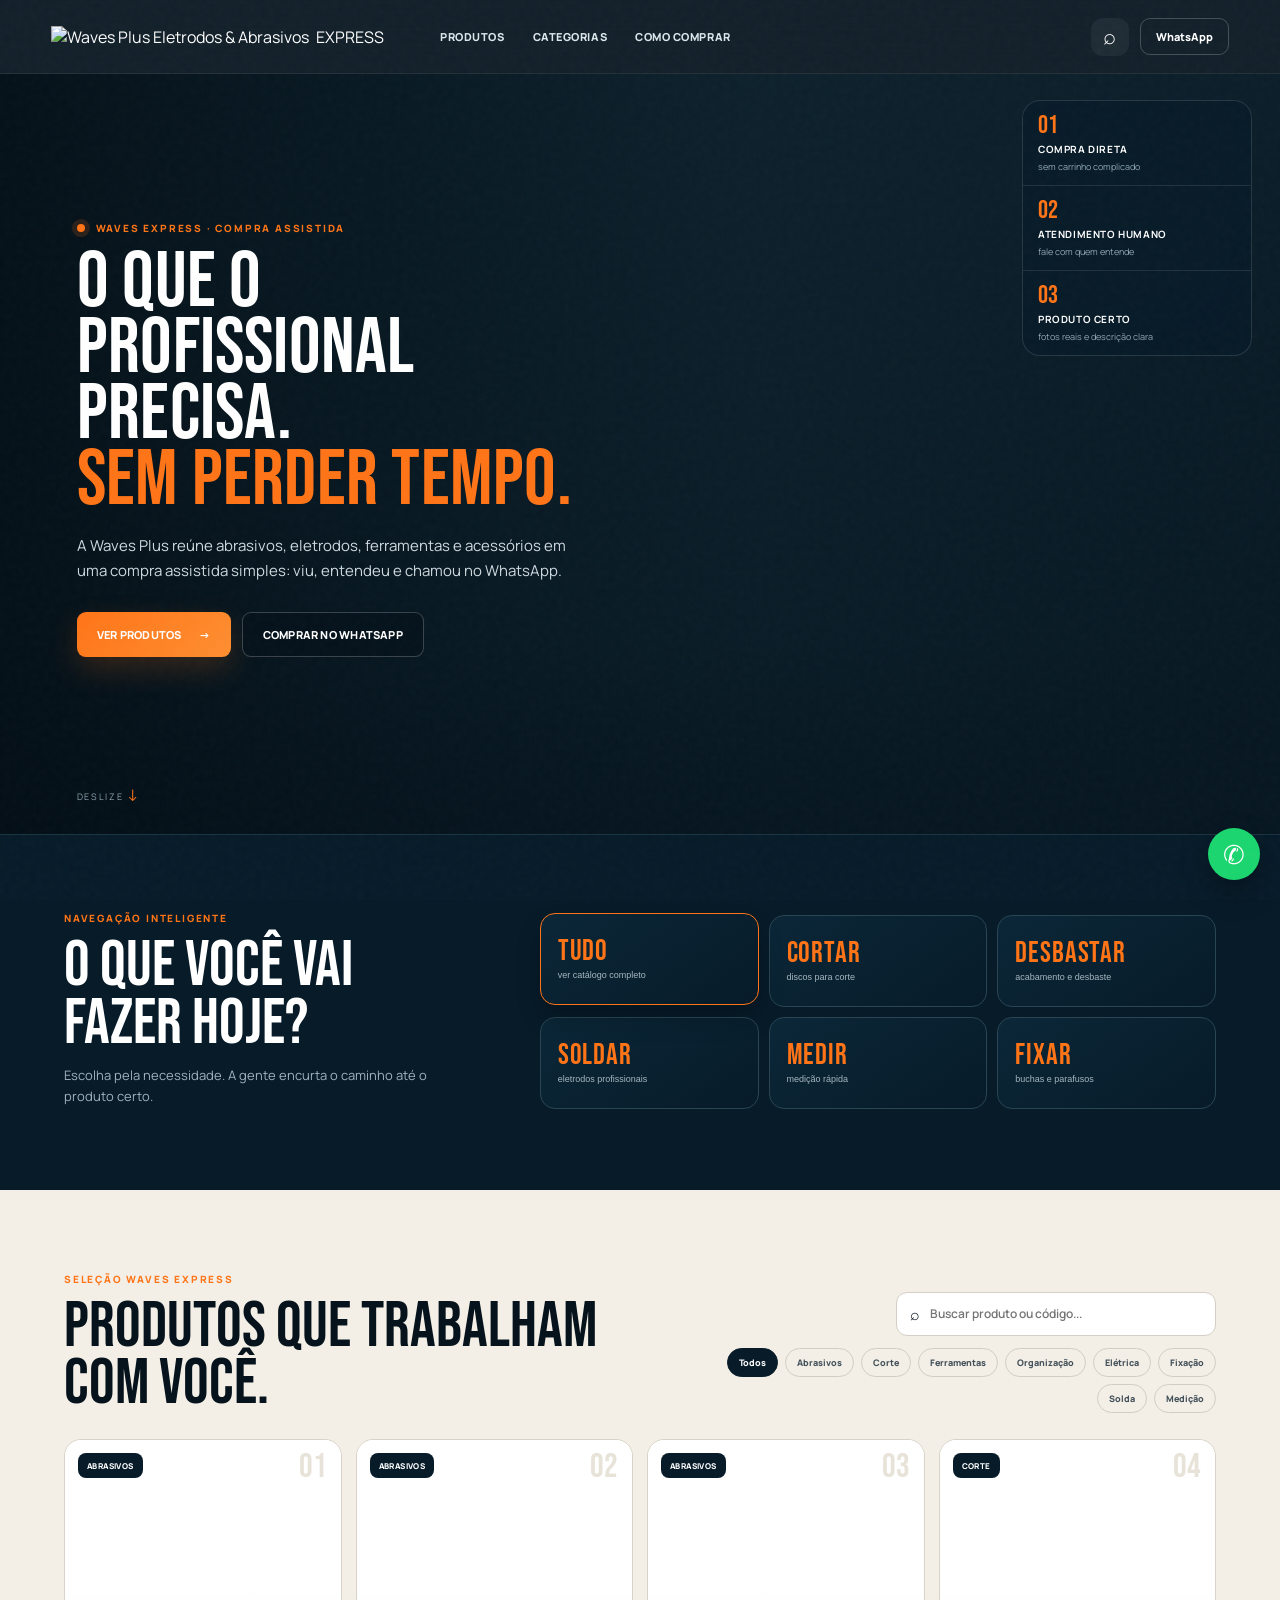
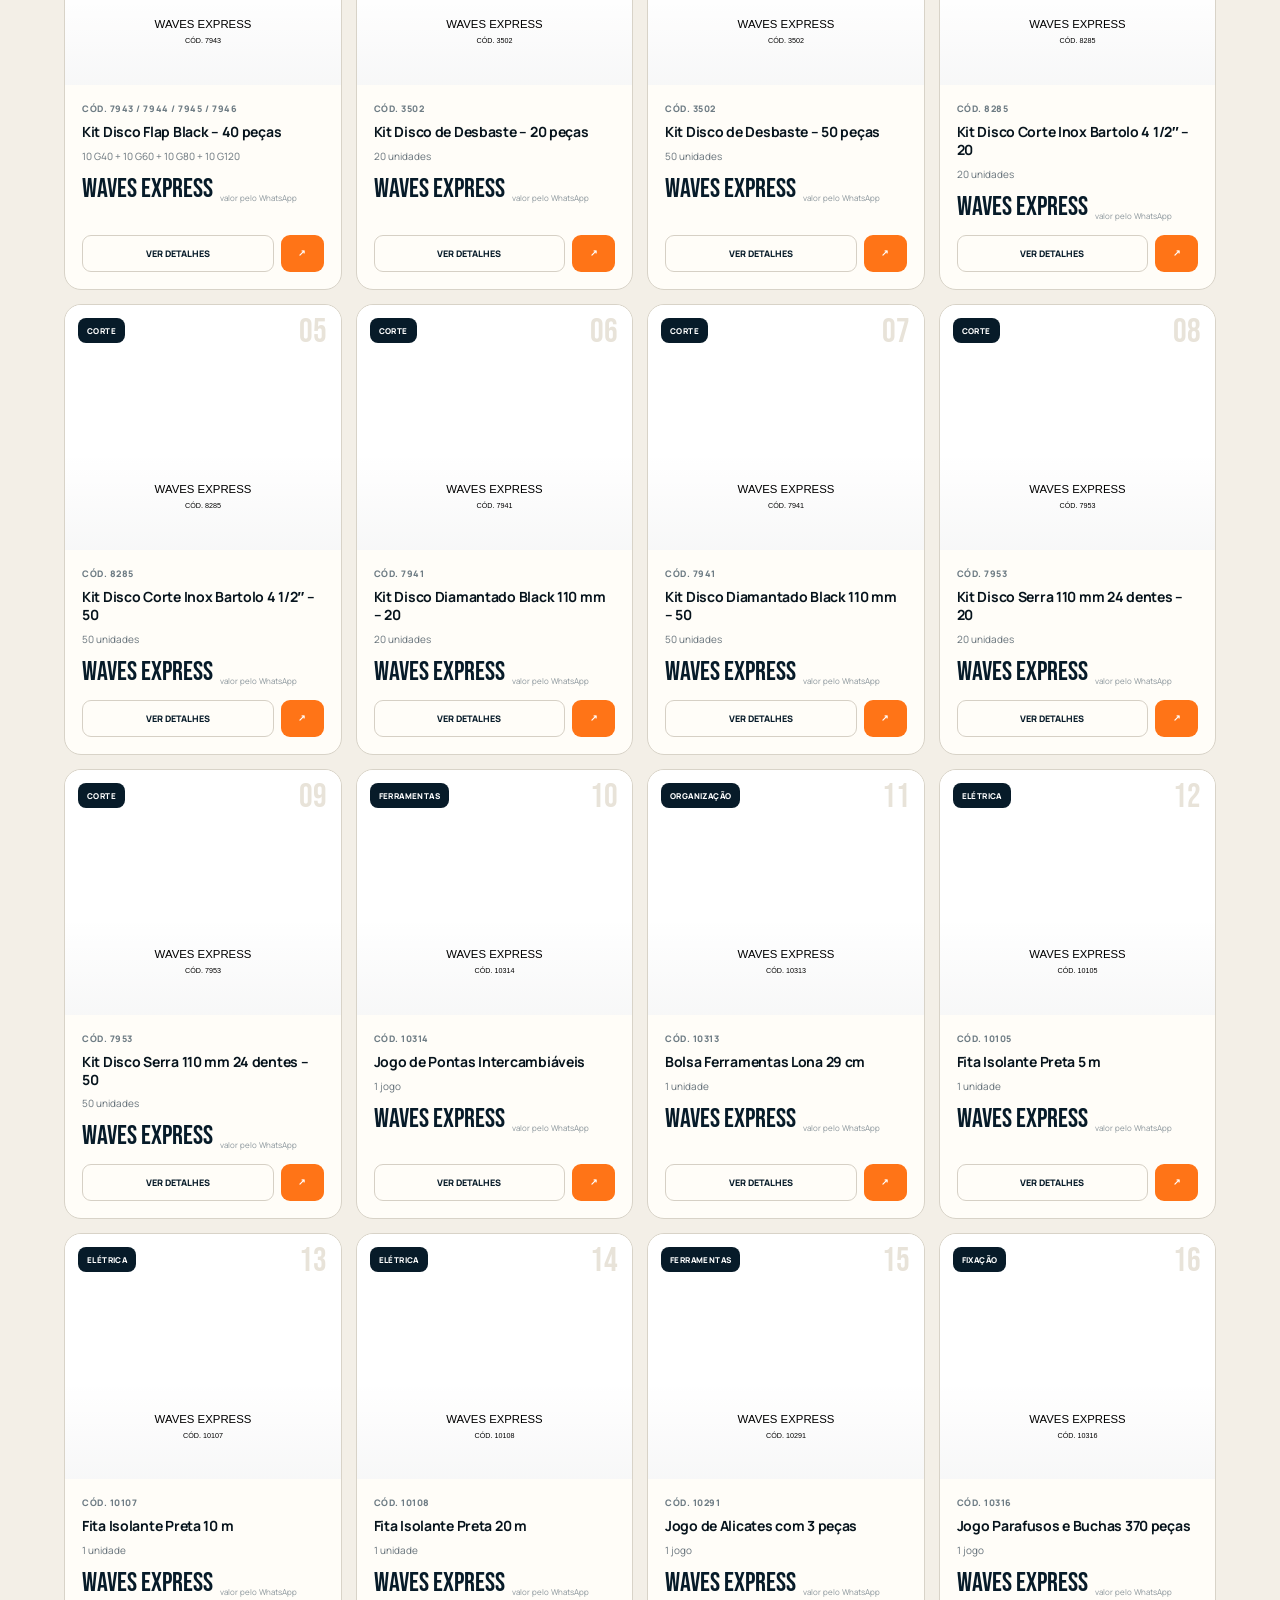
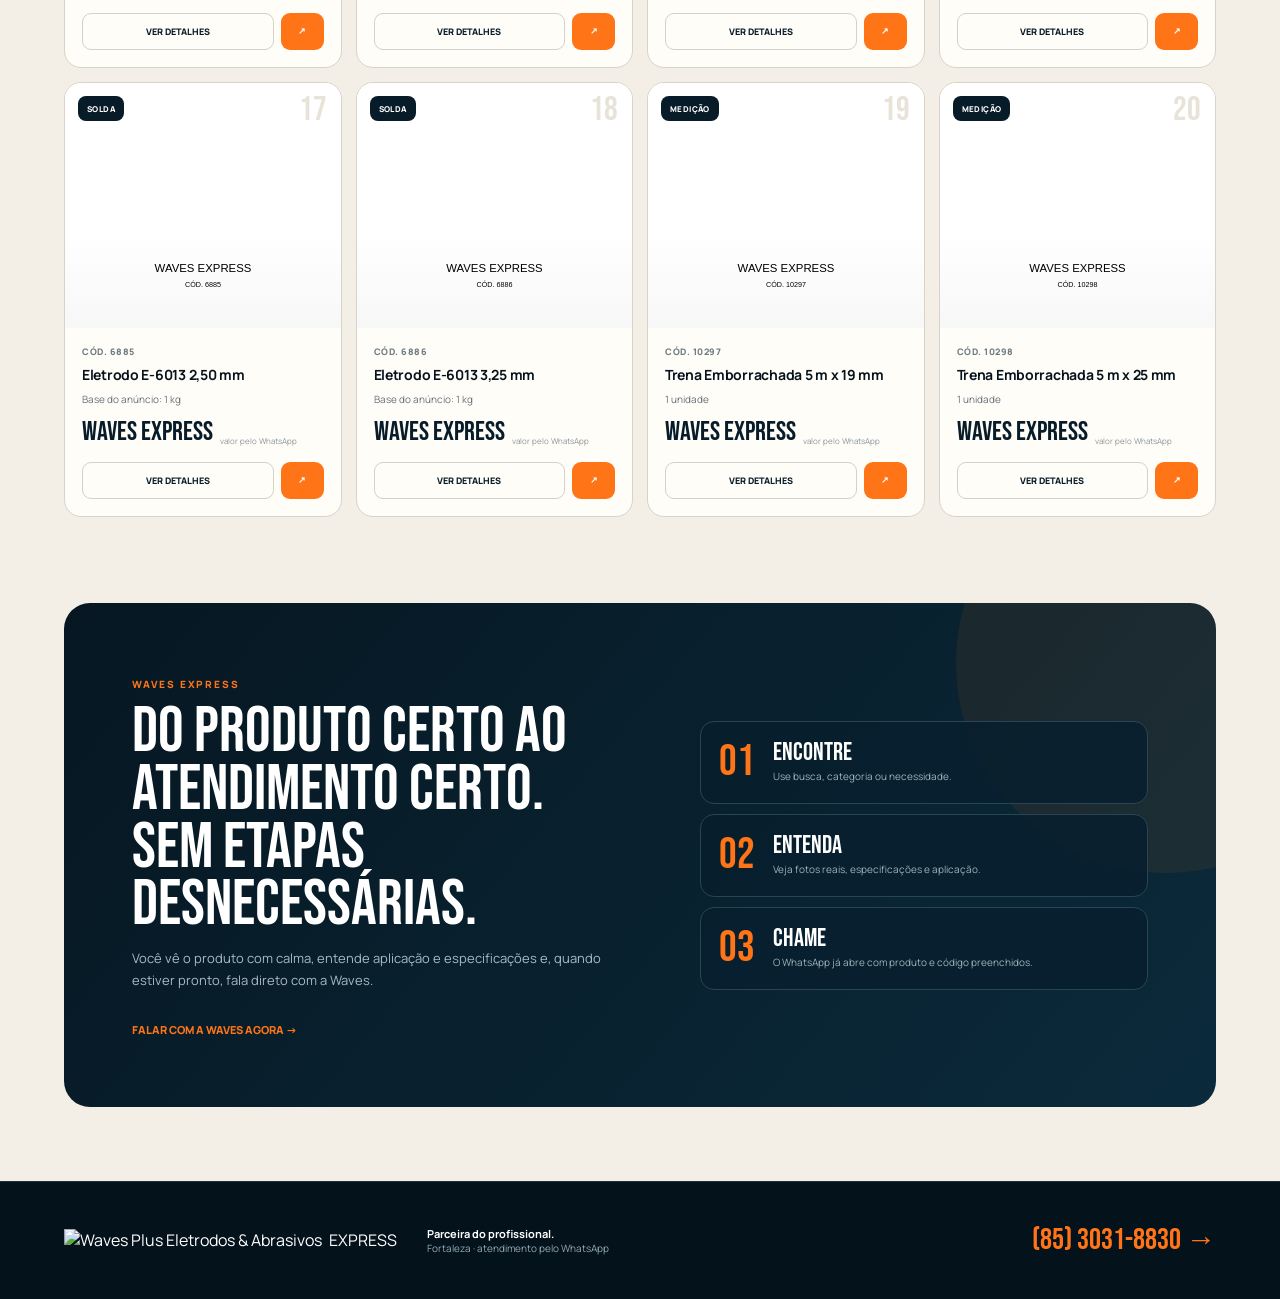
==== commit 48bb8c8b: "Apply selected cinematic hero with responsive mobile layout" ====
--- a/waves-express/index.html
+++ b/waves-express/index.html
@@ -10,6 +10,42 @@
   <link rel="preconnect" href="https://fonts.gstatic.com" crossorigin>
   <link href="https://fonts.googleapis.com/css2?family=Bebas+Neue&family=Manrope:wght@400;500;600;700;800&display=swap" rel="stylesheet">
   <link rel="stylesheet" href="styles.css" />
+  <style>
+    /* Hero Waves Express — override final */
+    .hero-modern{height:min(760px,calc(100vh - 74px));min-height:620px;overflow:hidden}
+    .hero-media{background-image:linear-gradient(135deg,#132c39,#071722);background-size:cover;background-position:center center;transform:scale(1.01)}
+    .hero-overlay{background:linear-gradient(90deg,rgba(3,13,20,.86) 0%,rgba(4,17,25,.62) 31%,rgba(4,15,22,.15) 59%,rgba(4,15,22,.04) 100%),linear-gradient(0deg,rgba(7,23,34,.94) 0%,transparent 25%)}
+    .hero-content{top:48%;transform:translateY(-50%);max-width:565px}
+    .hero-modern h1{font-size:clamp(64px,6.15vw,96px);line-height:.84;margin:15px 0 20px}
+    .hero-content>p{max-width:500px;font-size:15px;line-height:1.65}
+    .hero-stats{right:28px;top:26px;bottom:auto;width:230px;grid-template-columns:1fr;background:rgba(7,27,41,.72);backdrop-filter:blur(11px)}
+    .hero-stats div{padding:12px 15px;border-right:0;border-bottom:1px solid rgba(255,255,255,.10)}
+    .hero-stats div:last-child{border-bottom:0}
+    .hero-stats span{font-size:25px}.hero-stats strong{font-size:10px}.hero-stats small{font-size:9px}
+    @media (max-width:980px){
+      .hero-modern{height:auto;min-height:0;padding:0 0 24px;overflow:visible;background:#071722}
+      .hero-media{position:relative;inset:auto;height:560px;transform:none;background-position:center 22%;background-size:cover}
+      .hero-overlay{top:0;height:560px;bottom:auto;background:linear-gradient(0deg,#071722 0%,rgba(7,23,34,.48) 28%,rgba(7,23,34,.08) 61%,transparent 100%)}
+      .hero-content{position:relative;left:auto;top:auto;transform:none;padding:24px 24px 16px;max-width:none}
+      .hero-modern h1{font-size:58px;line-height:.85;margin:12px 0 16px}
+      .hero-content>p{font-size:14px;max-width:620px}
+      .hero-stats{position:relative;right:auto;top:auto;width:auto;margin:14px 24px 0;grid-template-columns:repeat(3,1fr)}
+      .hero-stats div{padding:12px 12px;border-bottom:0;border-right:1px solid rgba(255,255,255,.10)}
+      .hero-stats div:last-child{border-right:0}
+      .scroll-cue{display:none}
+    }
+    @media (max-width:680px){
+      .topbar{height:70px;padding:0 12px;gap:8px}.brand-logo img{width:106px}.express-pill{height:30px;padding:0 9px;font-size:9px}.wa-mini{padding:9px 10px;font-size:10px}.search-toggle{width:36px;height:36px}
+      .hero-media{height:430px;background-position:center 18%}
+      .hero-overlay{height:430px;background:linear-gradient(0deg,#071722 0%,rgba(7,23,34,.32) 32%,rgba(7,23,34,.02) 66%,transparent 100%)}
+      .hero-content{padding:22px 18px 12px}
+      .eyebrow{font-size:9px;letter-spacing:.12em}
+      .hero-modern h1{font-size:51px;line-height:.87;margin:11px 0 14px}
+      .hero-content>p{font-size:14px;line-height:1.58;color:#e4edf1}
+      .hero-actions{display:grid;grid-template-columns:1fr;gap:9px;margin-top:18px}.btn{justify-content:center;padding:14px 16px}
+      .hero-stats{margin:12px 18px 0;grid-template-columns:1fr;gap:0}.hero-stats div{border-right:0;border-bottom:1px solid rgba(255,255,255,.10);display:grid;grid-template-columns:40px 1fr;column-gap:8px}.hero-stats div:last-child{border-bottom:0}.hero-stats span{grid-row:1/3}.hero-stats strong{align-self:end}.hero-stats small{align-self:start}
+    }
+  </style>
 </head>
 <body>
   <div class="noise" aria-hidden="true"></div>
@@ -19,7 +55,7 @@
     <div class="top-actions"><button class="search-toggle" id="searchToggle" aria-label="Buscar produtos">⌕</button><a class="wa-mini" href="https://wa.me/558530318830" target="_blank" rel="noopener">WhatsApp</a></div>
   </header>
   <main>
-    <section class="hero-modern"><div class="hero-media" id="heroMedia" role="img" aria-label="Profissional trabalhando em oficina moderna"></div><div class="hero-overlay"></div><div class="hero-content"><div class="eyebrow"><span class="pulse"></span> WAVES EXPRESS · COMPRA ASSISTIDA</div><h1>O QUE O<br>PROFISSIONAL<br>PRECISA.<br><em>SEM PERDER TEMPO.</em></h1><p>Produtos selecionados para oficina, serralheria, obra e manutenção. Você encontra, entende e chama direto no WhatsApp.</p><div class="hero-actions"><a class="btn primary" href="#produtos">VER PRODUTOS <span>→</span></a><a class="btn glass" href="https://wa.me/558530318830" target="_blank" rel="noopener">COMPRAR NO WHATSAPP</a></div></div><div class="hero-stats" aria-label="Benefícios"><div><span>01</span><strong>COMPRA DIRETA</strong><small>sem carrinho complicado</small></div><div><span>02</span><strong>ATENDIMENTO HUMANO</strong><small>fale com quem entende</small></div><div><span>03</span><strong>PRODUTO CERTO</strong><small>fotos reais e descrição clara</small></div></div><div class="scroll-cue">DESLIZE <span>↓</span></div></section>
+    <section class="hero-modern"><div class="hero-media" id="heroMedia" role="img" aria-label="Profissional Waves Plus em oficina moderna com produtos da marca"></div><div class="hero-overlay"></div><div class="hero-content"><div class="eyebrow"><span class="pulse"></span> WAVES EXPRESS · COMPRA ASSISTIDA</div><h1>O QUE O<br>PROFISSIONAL<br>PRECISA.<br><em>SEM PERDER TEMPO.</em></h1><p>A Waves Plus reúne abrasivos, eletrodos, ferramentas e acessórios em uma compra assistida simples: viu, entendeu e chamou no WhatsApp.</p><div class="hero-actions"><a class="btn primary" href="#produtos">VER PRODUTOS <span>→</span></a><a class="btn glass" href="https://wa.me/558530318830" target="_blank" rel="noopener">COMPRAR NO WHATSAPP</a></div></div><div class="hero-stats" aria-label="Benefícios"><div><span>01</span><strong>COMPRA DIRETA</strong><small>sem carrinho complicado</small></div><div><span>02</span><strong>ATENDIMENTO HUMANO</strong><small>fale com quem entende</small></div><div><span>03</span><strong>PRODUTO CERTO</strong><small>fotos reais e descrição clara</small></div></div><div class="scroll-cue">DESLIZE <span>↓</span></div></section>
     <section class="smart-strip" id="categorias"><div class="smart-copy"><span class="section-kicker">NAVEGAÇÃO INTELIGENTE</span><h2>O que você vai fazer hoje?</h2><p>Escolha pela necessidade. A gente encurta o caminho até o produto certo.</p></div><div class="task-pills" id="taskPills"></div></section>
     <section class="catalog-head" id="produtos"><div><span class="section-kicker">SELEÇÃO WAVES EXPRESS</span><h2>Produtos que trabalham com você.</h2></div><div class="catalog-tools"><label class="search-box"><span>⌕</span><input id="searchInput" type="search" placeholder="Buscar produto ou código..." autocomplete="off" /></label><div class="filters" id="filters"></div></div></section>
     <section class="product-grid" id="productGrid" aria-live="polite"></section>
@@ -28,5 +64,26 @@
   <footer><a class="brand brand-logo footer-brand" href="index.html"><img src="https://raw.githubusercontent.com/eddsonpaz-afk/waves-hub/waves-express/waves-express/assets/logo-waves-official.webp" alt="Waves Plus Eletrodos & Abrasivos" /><span class="express-pill">EXPRESS</span></a><div class="footer-copy"><strong>Parceira do profissional.</strong><span>Fortaleza · atendimento pelo WhatsApp</span></div><a class="footer-cta" href="https://wa.me/558530318830" target="_blank" rel="noopener">(85) 3031-8830 →</a></footer>
   <div class="floating-wa"><a href="https://wa.me/558530318830" target="_blank" rel="noopener" aria-label="Comprar pelo WhatsApp">✆</a></div>
   <script src="data.js"></script><script src="app.js"></script>
+  <script>
+    (()=>{
+      const desktop='https://raw.githubusercontent.com/eddsonpaz-afk/waves-hub/waves-express/waves-express/hero-desktop.txt';
+      const mobile='https://raw.githubusercontent.com/eddsonpaz-afk/waves-hub/waves-express/waves-express/hero-mobile.txt';
+      let last='';
+      async function applyHero(){
+        const useMobile=window.matchMedia('(max-width:980px)').matches;
+        const url=useMobile?mobile:desktop;
+        if(url===last)return;
+        try{
+          const r=await fetch(url,{cache:'force-cache'});
+          if(!r.ok)throw new Error('asset');
+          const b64=(await r.text()).trim();
+          const el=document.getElementById('heroMedia');
+          if(el&&b64.length>1000){el.style.backgroundImage=`url("data:image/jpeg;base64,${b64}")`;last=url;}
+        }catch(e){console.warn('Hero Waves Express: usando fallback',e);}
+      }
+      applyHero();
+      window.addEventListener('resize',()=>{clearTimeout(window.__wavesHeroTimer);window.__wavesHeroTimer=setTimeout(applyHero,180)},{passive:true});
+    })();
+  </script>
 </body>
 </html>
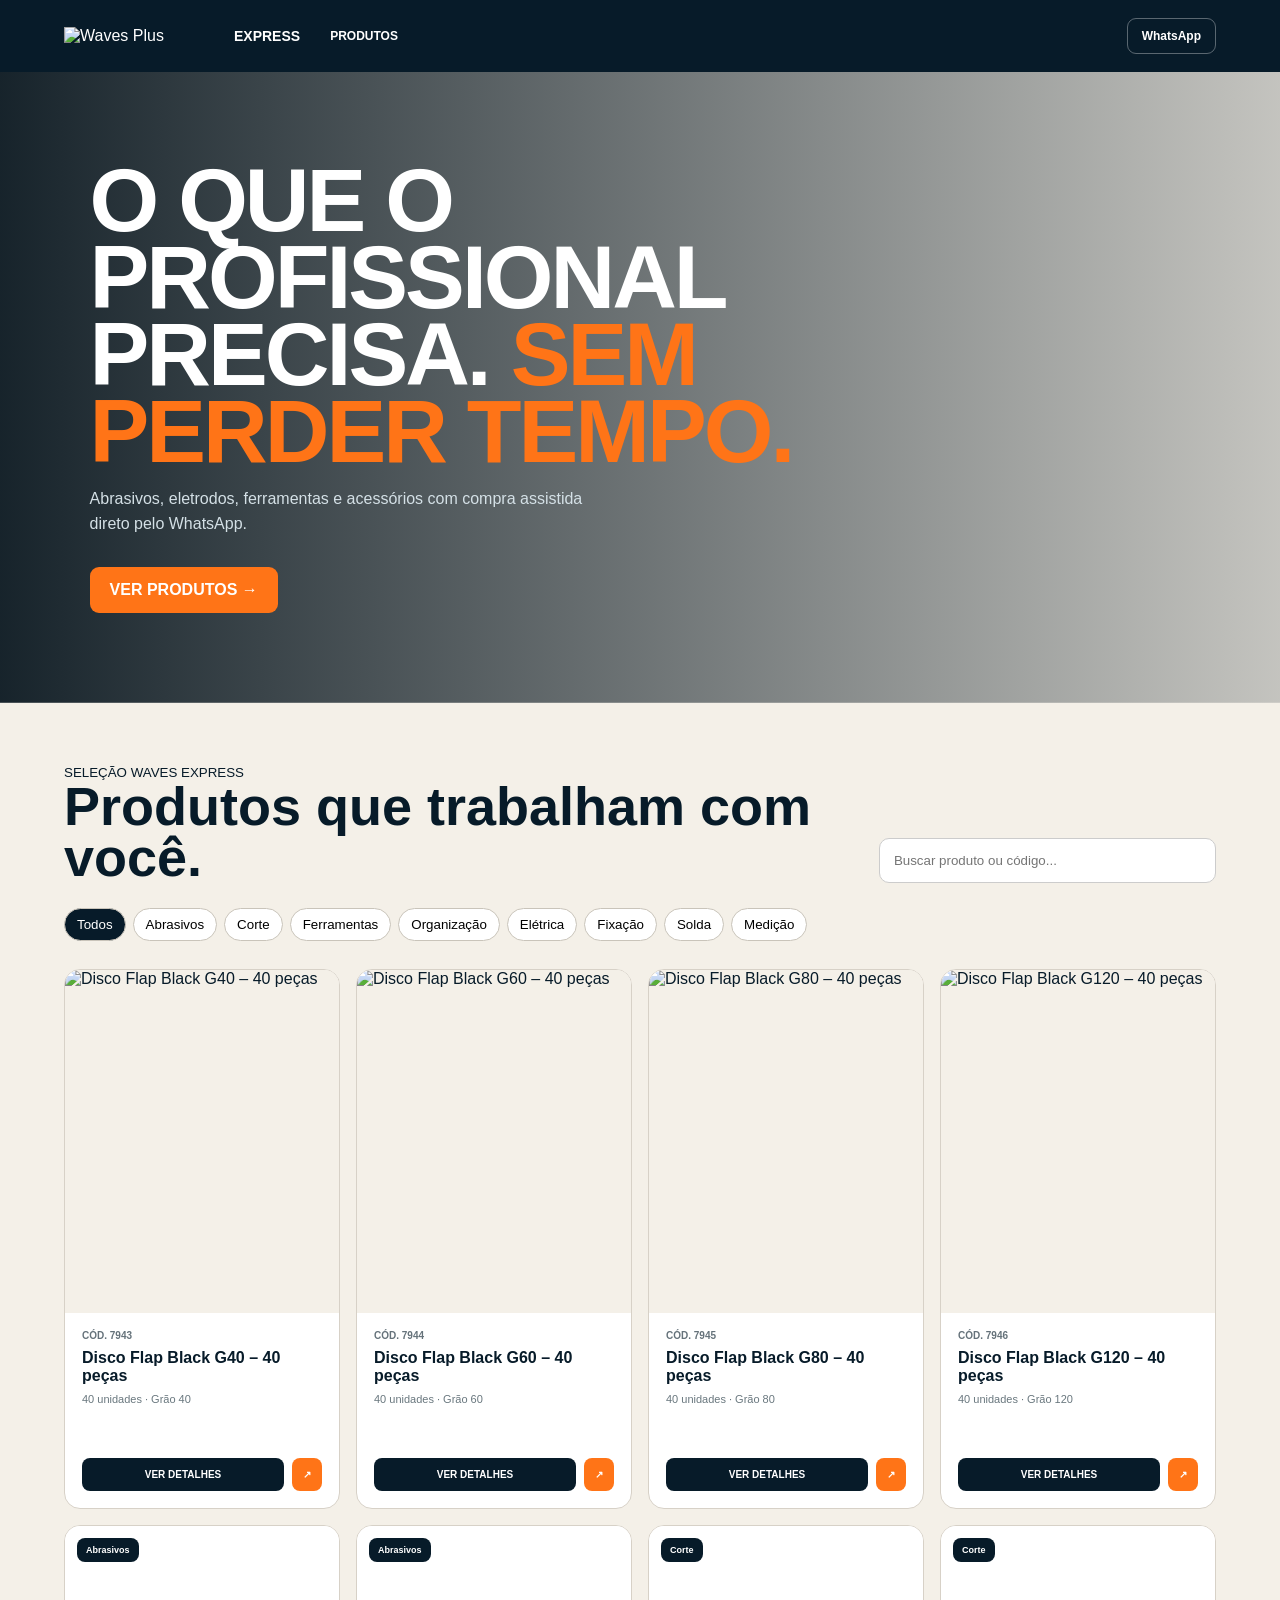
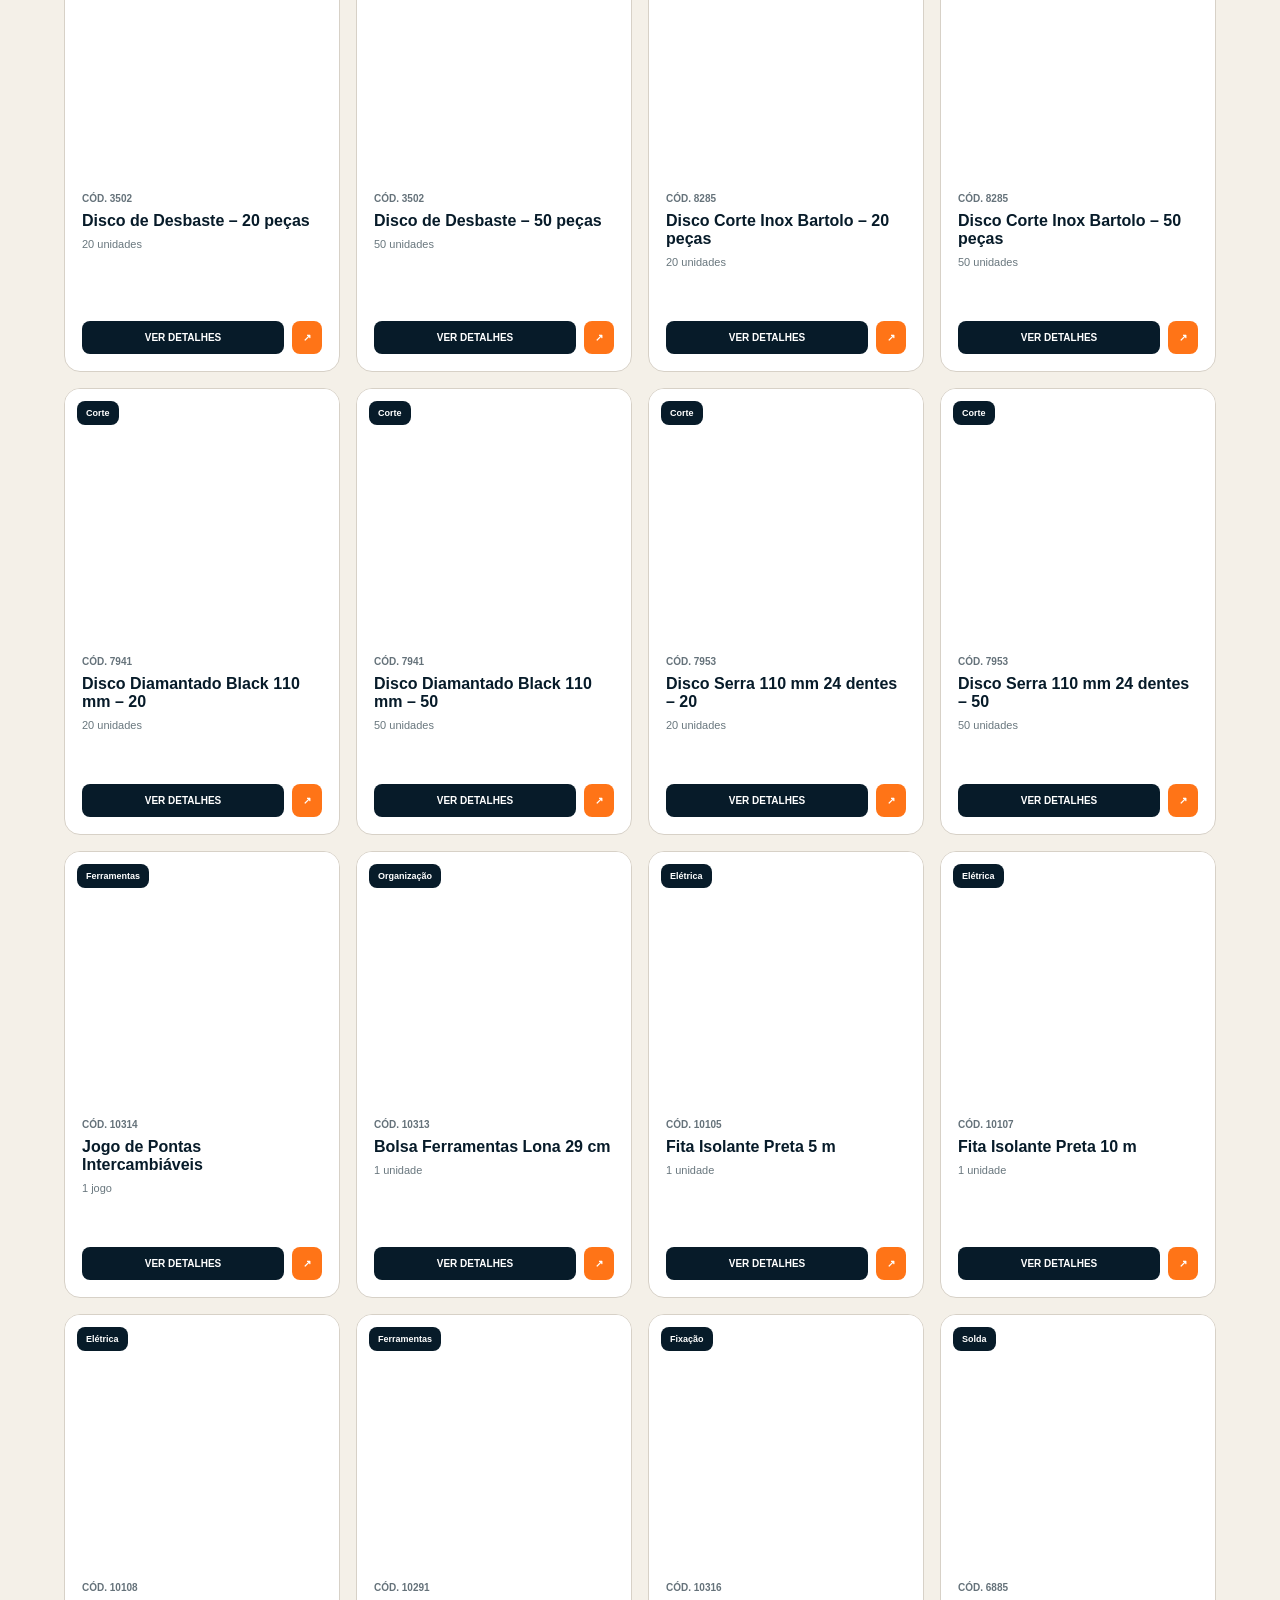
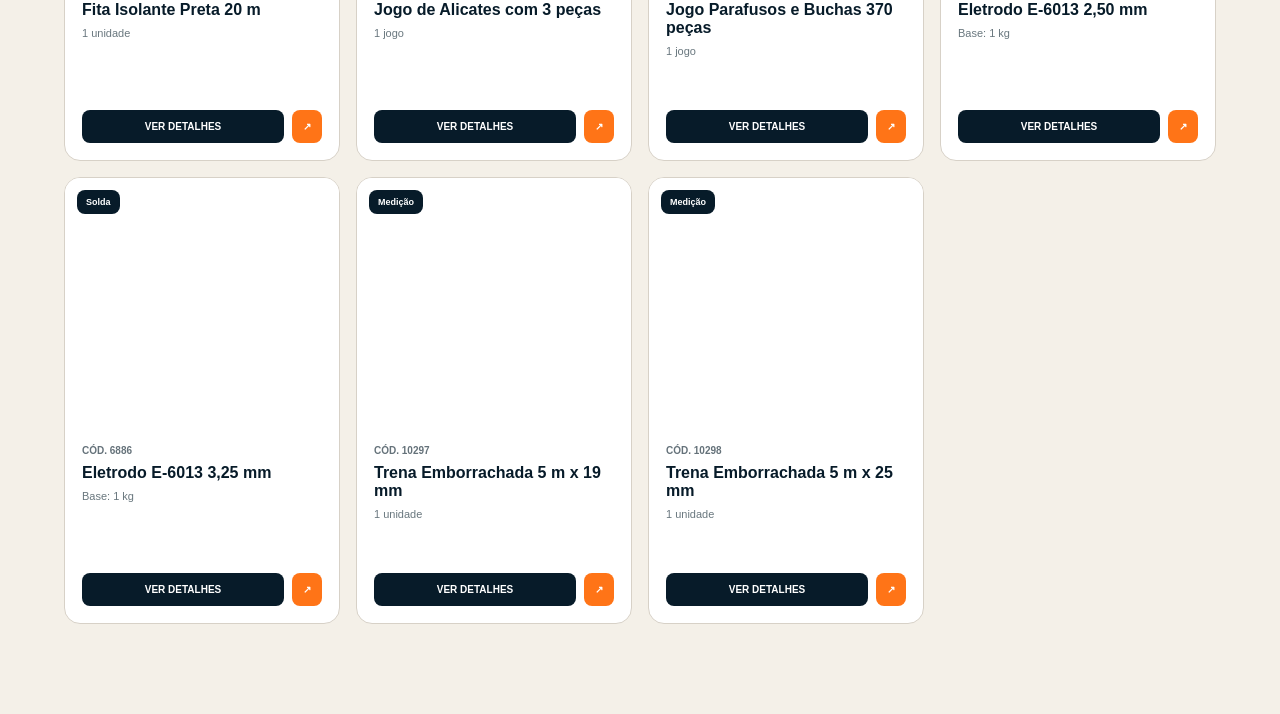
==== commit 9579915c: "Use approved high-quality artworks for flap products 7943 7944 7945 7946" ====
--- a/waves-express/index.html
+++ b/waves-express/index.html
@@ -1,89 +1,7 @@
-<!doctype html>
-<html lang="pt-BR">
-<head>
-  <meta charset="utf-8" />
-  <meta name="viewport" content="width=device-width,initial-scale=1,viewport-fit=cover" />
-  <meta name="theme-color" content="#071722" />
-  <title>Waves Express — O que o profissional precisa, sem perder tempo</title>
-  <meta name="description" content="Waves Express: produtos profissionais, apresentação completa e compra direta pelo WhatsApp." />
-  <link rel="preconnect" href="https://fonts.googleapis.com">
-  <link rel="preconnect" href="https://fonts.gstatic.com" crossorigin>
-  <link href="https://fonts.googleapis.com/css2?family=Bebas+Neue&family=Manrope:wght@400;500;600;700;800&display=swap" rel="stylesheet">
-  <link rel="stylesheet" href="styles.css" />
-  <style>
-    /* Hero Waves Express — override final */
-    .hero-modern{height:min(760px,calc(100vh - 74px));min-height:620px;overflow:hidden}
-    .hero-media{background-image:linear-gradient(135deg,#132c39,#071722);background-size:cover;background-position:center center;transform:scale(1.01)}
-    .hero-overlay{background:linear-gradient(90deg,rgba(3,13,20,.86) 0%,rgba(4,17,25,.62) 31%,rgba(4,15,22,.15) 59%,rgba(4,15,22,.04) 100%),linear-gradient(0deg,rgba(7,23,34,.94) 0%,transparent 25%)}
-    .hero-content{top:48%;transform:translateY(-50%);max-width:565px}
-    .hero-modern h1{font-size:clamp(64px,6.15vw,96px);line-height:.84;margin:15px 0 20px}
-    .hero-content>p{max-width:500px;font-size:15px;line-height:1.65}
-    .hero-stats{right:28px;top:26px;bottom:auto;width:230px;grid-template-columns:1fr;background:rgba(7,27,41,.72);backdrop-filter:blur(11px)}
-    .hero-stats div{padding:12px 15px;border-right:0;border-bottom:1px solid rgba(255,255,255,.10)}
-    .hero-stats div:last-child{border-bottom:0}
-    .hero-stats span{font-size:25px}.hero-stats strong{font-size:10px}.hero-stats small{font-size:9px}
-    @media (max-width:980px){
-      .hero-modern{height:auto;min-height:0;padding:0 0 24px;overflow:visible;background:#071722}
-      .hero-media{position:relative;inset:auto;height:560px;transform:none;background-position:center 22%;background-size:cover}
-      .hero-overlay{top:0;height:560px;bottom:auto;background:linear-gradient(0deg,#071722 0%,rgba(7,23,34,.48) 28%,rgba(7,23,34,.08) 61%,transparent 100%)}
-      .hero-content{position:relative;left:auto;top:auto;transform:none;padding:24px 24px 16px;max-width:none}
-      .hero-modern h1{font-size:58px;line-height:.85;margin:12px 0 16px}
-      .hero-content>p{font-size:14px;max-width:620px}
-      .hero-stats{position:relative;right:auto;top:auto;width:auto;margin:14px 24px 0;grid-template-columns:repeat(3,1fr)}
-      .hero-stats div{padding:12px 12px;border-bottom:0;border-right:1px solid rgba(255,255,255,.10)}
-      .hero-stats div:last-child{border-right:0}
-      .scroll-cue{display:none}
-    }
-    @media (max-width:680px){
-      .topbar{height:70px;padding:0 12px;gap:8px}.brand-logo img{width:106px}.express-pill{height:30px;padding:0 9px;font-size:9px}.wa-mini{padding:9px 10px;font-size:10px}.search-toggle{width:36px;height:36px}
-      .hero-media{height:430px;background-position:center 18%}
-      .hero-overlay{height:430px;background:linear-gradient(0deg,#071722 0%,rgba(7,23,34,.32) 32%,rgba(7,23,34,.02) 66%,transparent 100%)}
-      .hero-content{padding:22px 18px 12px}
-      .eyebrow{font-size:9px;letter-spacing:.12em}
-      .hero-modern h1{font-size:51px;line-height:.87;margin:11px 0 14px}
-      .hero-content>p{font-size:14px;line-height:1.58;color:#e4edf1}
-      .hero-actions{display:grid;grid-template-columns:1fr;gap:9px;margin-top:18px}.btn{justify-content:center;padding:14px 16px}
-      .hero-stats{margin:12px 18px 0;grid-template-columns:1fr;gap:0}.hero-stats div{border-right:0;border-bottom:1px solid rgba(255,255,255,.10);display:grid;grid-template-columns:40px 1fr;column-gap:8px}.hero-stats div:last-child{border-bottom:0}.hero-stats span{grid-row:1/3}.hero-stats strong{align-self:end}.hero-stats small{align-self:start}
-    }
-  </style>
-</head>
-<body>
-  <div class="noise" aria-hidden="true"></div>
-  <header class="topbar">
-    <a class="brand brand-logo" href="index.html" aria-label="Waves Express"><img src="https://raw.githubusercontent.com/eddsonpaz-afk/waves-hub/waves-express/waves-express/assets/logo-waves-official.webp" alt="Waves Plus Eletrodos & Abrasivos" /><span class="express-pill">EXPRESS</span></a>
-    <nav class="desktop-nav" aria-label="Navegação principal"><a href="#produtos">Produtos</a><a href="#categorias">Categorias</a><a href="#como-funciona">Como comprar</a></nav>
-    <div class="top-actions"><button class="search-toggle" id="searchToggle" aria-label="Buscar produtos">⌕</button><a class="wa-mini" href="https://wa.me/558530318830" target="_blank" rel="noopener">WhatsApp</a></div>
-  </header>
-  <main>
-    <section class="hero-modern"><div class="hero-media" id="heroMedia" role="img" aria-label="Profissional Waves Plus em oficina moderna com produtos da marca"></div><div class="hero-overlay"></div><div class="hero-content"><div class="eyebrow"><span class="pulse"></span> WAVES EXPRESS · COMPRA ASSISTIDA</div><h1>O QUE O<br>PROFISSIONAL<br>PRECISA.<br><em>SEM PERDER TEMPO.</em></h1><p>A Waves Plus reúne abrasivos, eletrodos, ferramentas e acessórios em uma compra assistida simples: viu, entendeu e chamou no WhatsApp.</p><div class="hero-actions"><a class="btn primary" href="#produtos">VER PRODUTOS <span>→</span></a><a class="btn glass" href="https://wa.me/558530318830" target="_blank" rel="noopener">COMPRAR NO WHATSAPP</a></div></div><div class="hero-stats" aria-label="Benefícios"><div><span>01</span><strong>COMPRA DIRETA</strong><small>sem carrinho complicado</small></div><div><span>02</span><strong>ATENDIMENTO HUMANO</strong><small>fale com quem entende</small></div><div><span>03</span><strong>PRODUTO CERTO</strong><small>fotos reais e descrição clara</small></div></div><div class="scroll-cue">DESLIZE <span>↓</span></div></section>
-    <section class="smart-strip" id="categorias"><div class="smart-copy"><span class="section-kicker">NAVEGAÇÃO INTELIGENTE</span><h2>O que você vai fazer hoje?</h2><p>Escolha pela necessidade. A gente encurta o caminho até o produto certo.</p></div><div class="task-pills" id="taskPills"></div></section>
-    <section class="catalog-head" id="produtos"><div><span class="section-kicker">SELEÇÃO WAVES EXPRESS</span><h2>Produtos que trabalham com você.</h2></div><div class="catalog-tools"><label class="search-box"><span>⌕</span><input id="searchInput" type="search" placeholder="Buscar produto ou código..." autocomplete="off" /></label><div class="filters" id="filters"></div></div></section>
-    <section class="product-grid" id="productGrid" aria-live="polite"></section>
-    <section class="experience" id="como-funciona"><div class="experience-copy"><span class="section-kicker">WAVES EXPRESS</span><h2>Do produto certo ao atendimento certo. Sem etapas desnecessárias.</h2><p>Você vê o produto com calma, entende aplicação e especificações e, quando estiver pronto, fala direto com a Waves.</p><a class="text-link" href="https://wa.me/558530318830" target="_blank" rel="noopener">FALAR COM A WAVES AGORA →</a></div><div class="steps-modern"><article><b>01</b><div><h3>ENCONTRE</h3><p>Use busca, categoria ou necessidade.</p></div></article><article><b>02</b><div><h3>ENTENDA</h3><p>Veja fotos reais, especificações e aplicação.</p></div></article><article><b>03</b><div><h3>CHAME</h3><p>O WhatsApp já abre com produto e código preenchidos.</p></div></article></div></section>
-  </main>
-  <footer><a class="brand brand-logo footer-brand" href="index.html"><img src="https://raw.githubusercontent.com/eddsonpaz-afk/waves-hub/waves-express/waves-express/assets/logo-waves-official.webp" alt="Waves Plus Eletrodos & Abrasivos" /><span class="express-pill">EXPRESS</span></a><div class="footer-copy"><strong>Parceira do profissional.</strong><span>Fortaleza · atendimento pelo WhatsApp</span></div><a class="footer-cta" href="https://wa.me/558530318830" target="_blank" rel="noopener">(85) 3031-8830 →</a></footer>
-  <div class="floating-wa"><a href="https://wa.me/558530318830" target="_blank" rel="noopener" aria-label="Comprar pelo WhatsApp">✆</a></div>
-  <script src="data.js"></script><script src="app.js"></script>
-  <script>
-    (()=>{
-      const desktop='https://raw.githubusercontent.com/eddsonpaz-afk/waves-hub/waves-express/waves-express/hero-desktop.txt';
-      const mobile='https://raw.githubusercontent.com/eddsonpaz-afk/waves-hub/waves-express/waves-express/hero-mobile.txt';
-      let last='';
-      async function applyHero(){
-        const useMobile=window.matchMedia('(max-width:980px)').matches;
-        const url=useMobile?mobile:desktop;
-        if(url===last)return;
-        try{
-          const r=await fetch(url,{cache:'force-cache'});
-          if(!r.ok)throw new Error('asset');
-          const b64=(await r.text()).trim();
-          const el=document.getElementById('heroMedia');
-          if(el&&b64.length>1000){el.style.backgroundImage=`url("data:image/jpeg;base64,${b64}")`;last=url;}
-        }catch(e){console.warn('Hero Waves Express: usando fallback',e);}
-      }
-      applyHero();
-      window.addEventListener('resize',()=>{clearTimeout(window.__wavesHeroTimer);window.__wavesHeroTimer=setTimeout(applyHero,180)},{passive:true});
-    })();
-  </script>
-</body>
-</html>+<!doctype html><html lang="pt-BR"><head><meta charset="utf-8"><meta name="viewport" content="width=device-width,initial-scale=1"><title>Waves Express</title><style>
+*{box-sizing:border-box}body{margin:0;font-family:Arial,sans-serif;background:#f4f0e8;color:#071b29}header{height:72px;background:#071b29;display:flex;align-items:center;padding:0 5vw;gap:30px;position:sticky;top:0;z-index:20;color:#fff}header img{width:140px;max-height:52px;object-fit:contain}header b{font-size:14px}header a{color:white;text-decoration:none;font-size:12px;font-weight:700}.wa{margin-left:auto;border:1px solid #ffffff55;padding:10px 14px;border-radius:9px}.hero{min-height:620px;background-image:linear-gradient(90deg,rgba(4,18,27,.92),rgba(4,18,27,.2)),url('https://raw.githubusercontent.com/eddsonpaz-afk/waves-hub/waves-express-live/waves-express/live/hero-d.webp');background-size:cover;background-position:center;display:flex;align-items:center;color:white;padding:7vw}.hero h1{font-size:clamp(58px,7vw,108px);line-height:.86;margin:0;max-width:720px;letter-spacing:-3px}.hero h1 em{color:#ff7417;font-style:normal}.hero p{max-width:520px;line-height:1.6;color:#d4e0e6}.hero a{display:inline-block;background:#ff7417;color:#fff;text-decoration:none;font-weight:800;padding:14px 20px;border-radius:9px;margin-top:14px}main{padding:60px 5vw 90px}.head{display:flex;gap:25px;justify-content:space-between;align-items:end;margin-bottom:25px}h2{font-size:54px;margin:0;line-height:.95}input{width:min(380px,100%);padding:14px;border:1px solid #ccc;border-radius:10px}.filters{display:flex;gap:7px;flex-wrap:wrap;margin:18px 0 28px}.filters button{border:1px solid #c9c4ba;background:#fff;padding:8px 12px;border-radius:20px;cursor:pointer}.filters button.on{background:#071b29;color:#fff}.grid{display:grid;grid-template-columns:repeat(4,minmax(0,1fr));gap:16px}.card{background:#fff;border:1px solid #d7d1c7;border-radius:16px;overflow:hidden;display:flex;flex-direction:column}.pic{height:250px;position:relative;background:#fff;overflow:hidden}.spr{position:absolute;width:100%;height:100%;background-repeat:no-repeat;background-size:300% 200%;transform:scale(1.02)}
+.approved-art{position:absolute;inset:0;width:100%;height:100%;object-fit:cover;display:block;background:#f4f0e8}
+.card.approved .pic{height:auto;aspect-ratio:4/5;background:#f4f0e8}
+.card.approved .badge,.card.approved .qty{display:none}.badge{position:absolute;top:12px;left:12px;background:#071b29;color:#fff;border-radius:8px;padding:7px 9px;font-size:9px;font-weight:800;z-index:2}.qty{position:absolute;left:12px;bottom:12px;background:#071b29;color:white;padding:7px 10px;border-radius:20px;font-size:10px;font-weight:800;z-index:3}.body{padding:17px;display:flex;flex-direction:column;gap:8px;min-height:195px}.code{font-size:10px;color:#65727a;font-weight:700}h3{font-size:16px;margin:0}.body p{font-size:11px;color:#69777e;margin:0}.acts{display:grid;grid-template-columns:1fr auto;gap:8px;margin-top:auto}.acts button,.acts a{border:0;text-decoration:none;padding:11px;border-radius:8px;font-weight:800;font-size:10px;cursor:pointer}.acts button{background:#071b29;color:#fff}.acts a{background:#ff7417;color:#fff}dialog{border:0;border-radius:20px;padding:0;max-width:840px;width:92vw}dialog::backdrop{background:#0009}.modal{display:grid;grid-template-columns:1fr 1fr}.mimg{min-height:420px;position:relative;background:#fff}.minfo{padding:34px}.minfo h3{font-size:34px}.close{position:absolute;right:15px;top:15px;z-index:5;border:0;border-radius:50%;width:38px;height:38px;font-size:20px}@media(max-width:900px){.grid{grid-template-columns:repeat(2,1fr)}.hero{min-height:560px;background-image:linear-gradient(0deg,rgba(4,18,27,.85),rgba(4,18,27,.05)),url('https://raw.githubusercontent.com/eddsonpaz-afk/waves-hub/waves-express-live/waves-express/live/hero-d.webp');background-position:center top;padding-top:320px;align-items:flex-start}.hero h1{font-size:60px}.head{display:block}input{margin-top:20px}}@media(max-width:560px){header{padding:0 14px;gap:12px}header img{width:105px}header b{display:none}.grid{grid-template-columns:1fr}h2{font-size:43px}.pic{height:300px}.modal{grid-template-columns:1fr}.mimg{min-height:300px}}
+</style></head><body><header><img src="https://raw.githubusercontent.com/eddsonpaz-afk/waves-hub/waves-express-live/waves-express/live/logo.webp" alt="Waves Plus"><b>EXPRESS</b><a href="#produtos">PRODUTOS</a><a class="wa" href="https://wa.me/558530318830">WhatsApp</a></header><section class="hero"><div><h1>O QUE O PROFISSIONAL PRECISA. <em>SEM PERDER TEMPO.</em></h1><p>Abrasivos, eletrodos, ferramentas e acessórios com compra assistida direto pelo WhatsApp.</p><a href="#produtos">VER PRODUTOS →</a></div></section><main id="produtos"><div class="head"><div><small>SELEÇÃO WAVES EXPRESS</small><h2>Produtos que trabalham com você.</h2></div><input id="q" placeholder="Buscar produto ou código..."></div><div class="filters" id="filters"></div><section class="grid" id="grid"></section></main><dialog id="dlg"><button class="close" onclick="dlg.close()">×</button><div class="modal"><div class="mimg" id="mimg"></div><div class="minfo"><small id="mcode"></small><h3 id="mname"></h3><p id="mcomp"></p><p>Produto selecionado Waves Express. Consulte valor, disponibilidade e entrega diretamente com a nossa equipe.</p><a id="mwa" style="display:inline-block;background:#ff7417;color:#fff;text-decoration:none;padding:14px 18px;border-radius:9px;font-weight:800" target="_blank">COMPRAR NO WHATSAPP</a></div></div></dialog><script>
+const APPROVED={'7943':'https://raw.githubusercontent.com/eddsonpaz-afk/waves-hub/waves-express-approved-assets/waves-express/live/7943-approved.webp','7944':'https://raw.githubusercontent.com/eddsonpaz-afk/waves-hub/waves-express-approved-assets/waves-express/live/7944-approved.webp','7945':'https://raw.githubusercontent.com/eddsonpaz-afk/waves-hub/waves-express-approved-assets/waves-express/live/7945-approved.webp','7946':'https://raw.githubusercontent.com/eddsonpaz-afk/waves-hub/waves-express-approved-assets/waves-express/live/7946-approved.webp'};const P=[{"id":"7943","code":"7943","name":"Disco Flap Black G40 – 40 peças","cat":"Abrasivos","comp":"40 unidades · Grão 40","s":0,"c":0,"r":0},{"id":"7944","code":"7944","name":"Disco Flap Black G60 – 40 peças","cat":"Abrasivos","comp":"40 unidades · Grão 60","s":0,"c":1,"r":0},{"id":"7945","code":"7945","name":"Disco Flap Black G80 – 40 peças","cat":"Abrasivos","comp":"40 unidades · Grão 80","s":0,"c":2,"r":0},{"id":"7946","code":"7946","name":"Disco Flap Black G120 – 40 peças","cat":"Abrasivos","comp":"40 unidades · Grão 120","s":0,"c":0,"r":1},{"id":"3502","code":"3502","name":"Disco de Desbaste – 20 peças","cat":"Abrasivos","comp":"20 unidades","s":0,"c":1,"r":1},{"id":"3502-50","code":"3502","name":"Disco de Desbaste – 50 peças","cat":"Abrasivos","comp":"50 unidades","s":0,"c":2,"r":1},{"id":"8285","code":"8285","name":"Disco Corte Inox Bartolo – 20 peças","cat":"Corte","comp":"20 unidades","s":1,"c":0,"r":0},{"id":"8285-50","code":"8285","name":"Disco Corte Inox Bartolo – 50 peças","cat":"Corte","comp":"50 unidades","s":1,"c":1,"r":0},{"id":"7941","code":"7941","name":"Disco Diamantado Black 110 mm – 20","cat":"Corte","comp":"20 unidades","s":1,"c":2,"r":0},{"id":"7941-50","code":"7941","name":"Disco Diamantado Black 110 mm – 50","cat":"Corte","comp":"50 unidades","s":1,"c":0,"r":1},{"id":"7953","code":"7953","name":"Disco Serra 110 mm 24 dentes – 20","cat":"Corte","comp":"20 unidades","s":1,"c":1,"r":1},{"id":"7953-50","code":"7953","name":"Disco Serra 110 mm 24 dentes – 50","cat":"Corte","comp":"50 unidades","s":1,"c":2,"r":1},{"id":"10314","code":"10314","name":"Jogo de Pontas Intercambiáveis","cat":"Ferramentas","comp":"1 jogo","s":2,"c":0,"r":0},{"id":"10313","code":"10313","name":"Bolsa Ferramentas Lona 29 cm","cat":"Organização","comp":"1 unidade","s":2,"c":1,"r":0},{"id":"10105","code":"10105","name":"Fita Isolante Preta 5 m","cat":"Elétrica","comp":"1 unidade","s":2,"c":2,"r":0},{"id":"10107","code":"10107","name":"Fita Isolante Preta 10 m","cat":"Elétrica","comp":"1 unidade","s":2,"c":0,"r":1},{"id":"10108","code":"10108","name":"Fita Isolante Preta 20 m","cat":"Elétrica","comp":"1 unidade","s":2,"c":1,"r":1},{"id":"10291","code":"10291","name":"Jogo de Alicates com 3 peças","cat":"Ferramentas","comp":"1 jogo","s":2,"c":2,"r":1},{"id":"10316","code":"10316","name":"Jogo Parafusos e Buchas 370 peças","cat":"Fixação","comp":"1 jogo","s":3,"c":0,"r":0},{"id":"6885","code":"6885","name":"Eletrodo E-6013 2,50 mm","cat":"Solda","comp":"Base: 1 kg","s":3,"c":1,"r":0},{"id":"6886","code":"6886","name":"Eletrodo E-6013 3,25 mm","cat":"Solda","comp":"Base: 1 kg","s":3,"c":2,"r":0},{"id":"10297","code":"10297","name":"Trena Emborrachada 5 m x 19 mm","cat":"Medição","comp":"1 unidade","s":3,"c":0,"r":1},{"id":"10298","code":"10298","name":"Trena Emborrachada 5 m x 25 mm","cat":"Medição","comp":"1 unidade","s":3,"c":1,"r":1}];let cat='Todos';const grid=document.querySelector('#grid'),q=document.querySelector('#q'),filters=document.querySelector('#filters'),dlg=document.querySelector('#dlg');const cats=['Todos',...new Set(P.map(x=>x.cat))];function pos(p){return `background-image:url('https://raw.githubusercontent.com/eddsonpaz-afk/waves-hub/waves-express-live/waves-express/live/s${p.s}.webp');background-position:${p.c*50}% ${p.r*100}%`}function wa(p){return 'https://wa.me/558530318830?text='+encodeURIComponent('Olá! Vim pelo Waves Express e quero comprar: '+p.name+'. Código: '+p.code+'. Pode me passar valor e condição?')}function draw(){let s=q.value.toLowerCase();let a=P.filter(p=>(cat==='Todos'||p.cat===cat)&&(!s||(p.name+' '+p.code).toLowerCase().includes(s)));grid.innerHTML=a.map(p=>`<article class="card ${APPROVED[p.id]?'approved':''}"><div class="pic"><span class="badge">${p.cat}</span>${APPROVED[p.id]?`<img class="approved-art" src="${APPROVED[p.id]}" alt="${p.name}">`:`<div class="spr" style="${pos(p)}"></div>`}${['7943','7944','7945','7946'].includes(p.id)?'<span class="qty">40 PEÇAS</span>':''}</div><div class="body"><div class="code">CÓD. ${p.code}</div><h3>${p.name}</h3><p>${p.comp}</p><div class="acts"><button onclick="openP('${p.id}')">VER DETALHES</button><a href="${wa(p)}" target="_blank">↗</a></div></div></article>`).join('');filters.innerHTML=cats.map(c=>`<button class="${c===cat?'on':''}" onclick="cat='${c}';draw()">${c}</button>`).join('')}function openP(id){let p=P.find(x=>x.id===id);mimg.innerHTML=APPROVED[p.id]?`<img src="${APPROVED[p.id]}" alt="${p.name}" style="width:100%;height:100%;object-fit:contain;background:#f4f0e8">`:`<div class="spr" style="${pos(p)}"></div>`;mcode.textContent='CÓD. '+p.code;mname.textContent=p.name;mcomp.textContent=p.comp;mwa.href=wa(p);dlg.showModal()}q.oninput=draw;draw();</script></body></html>
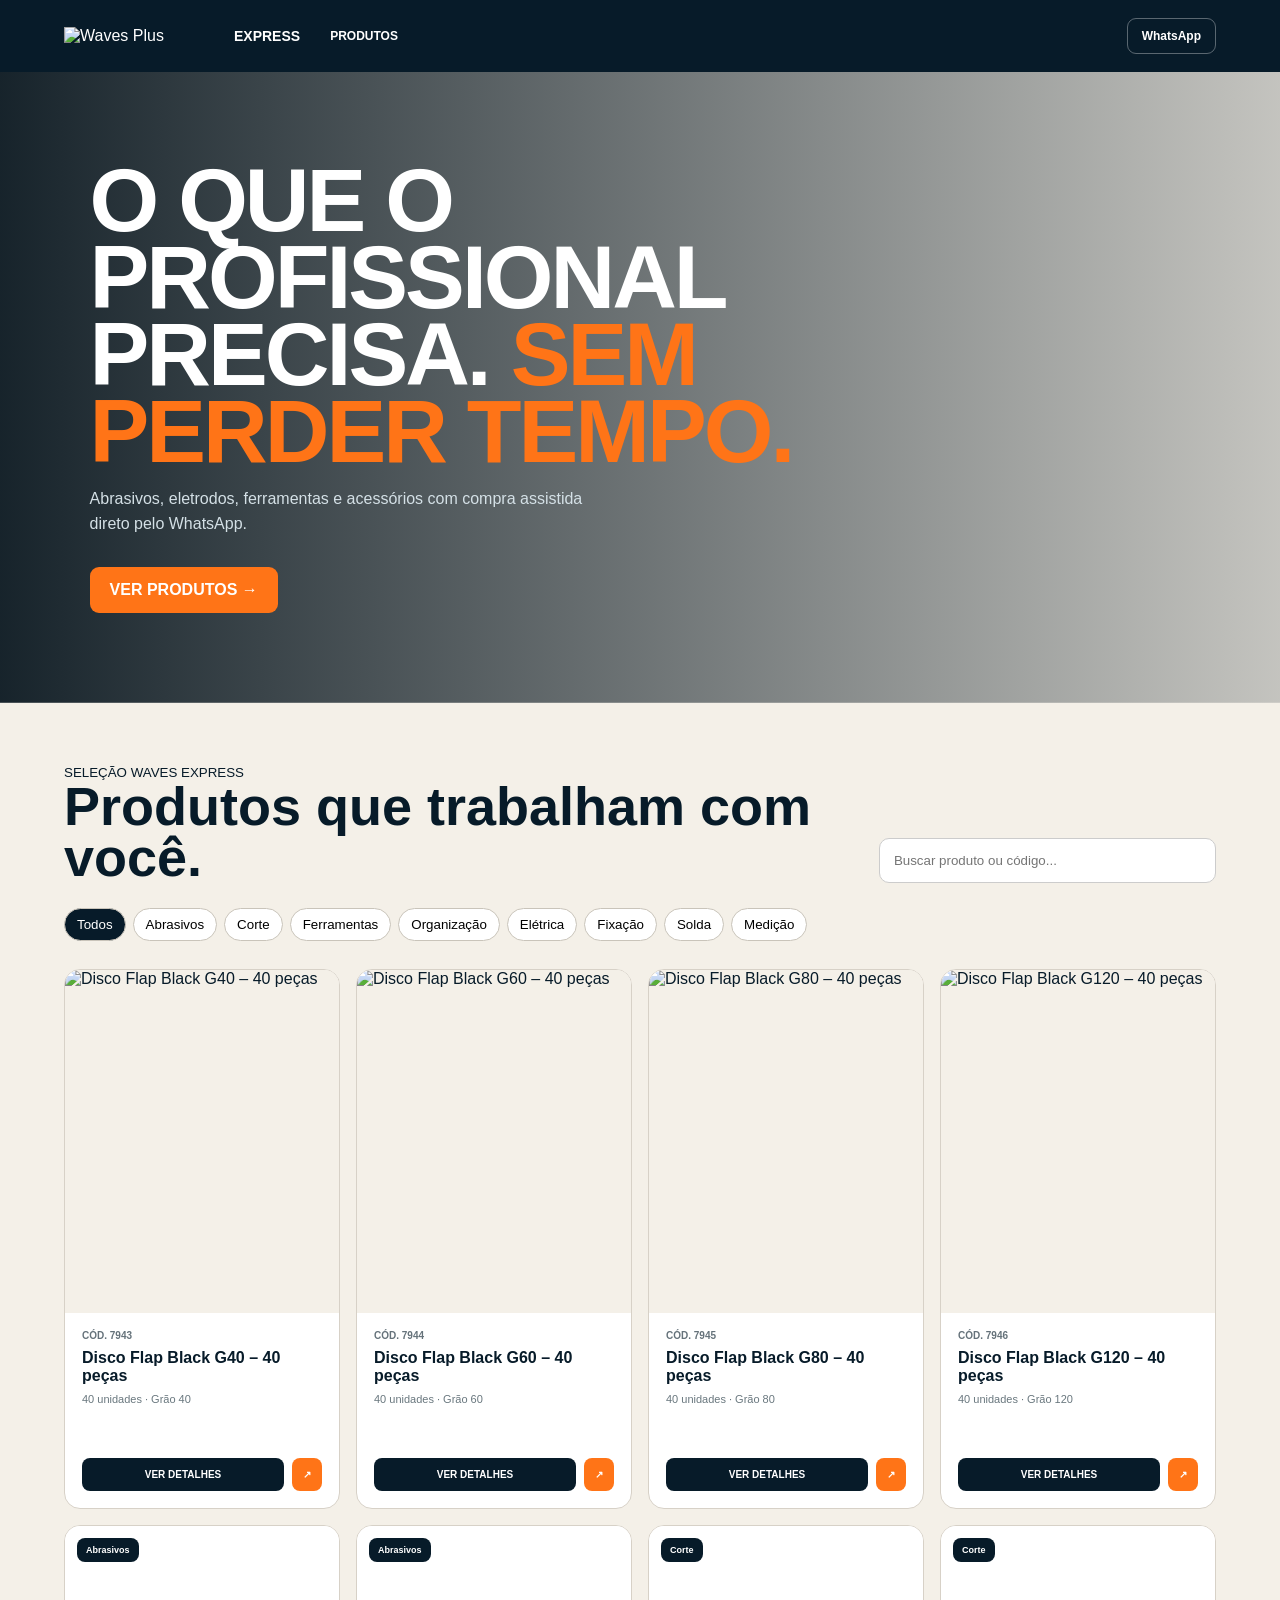
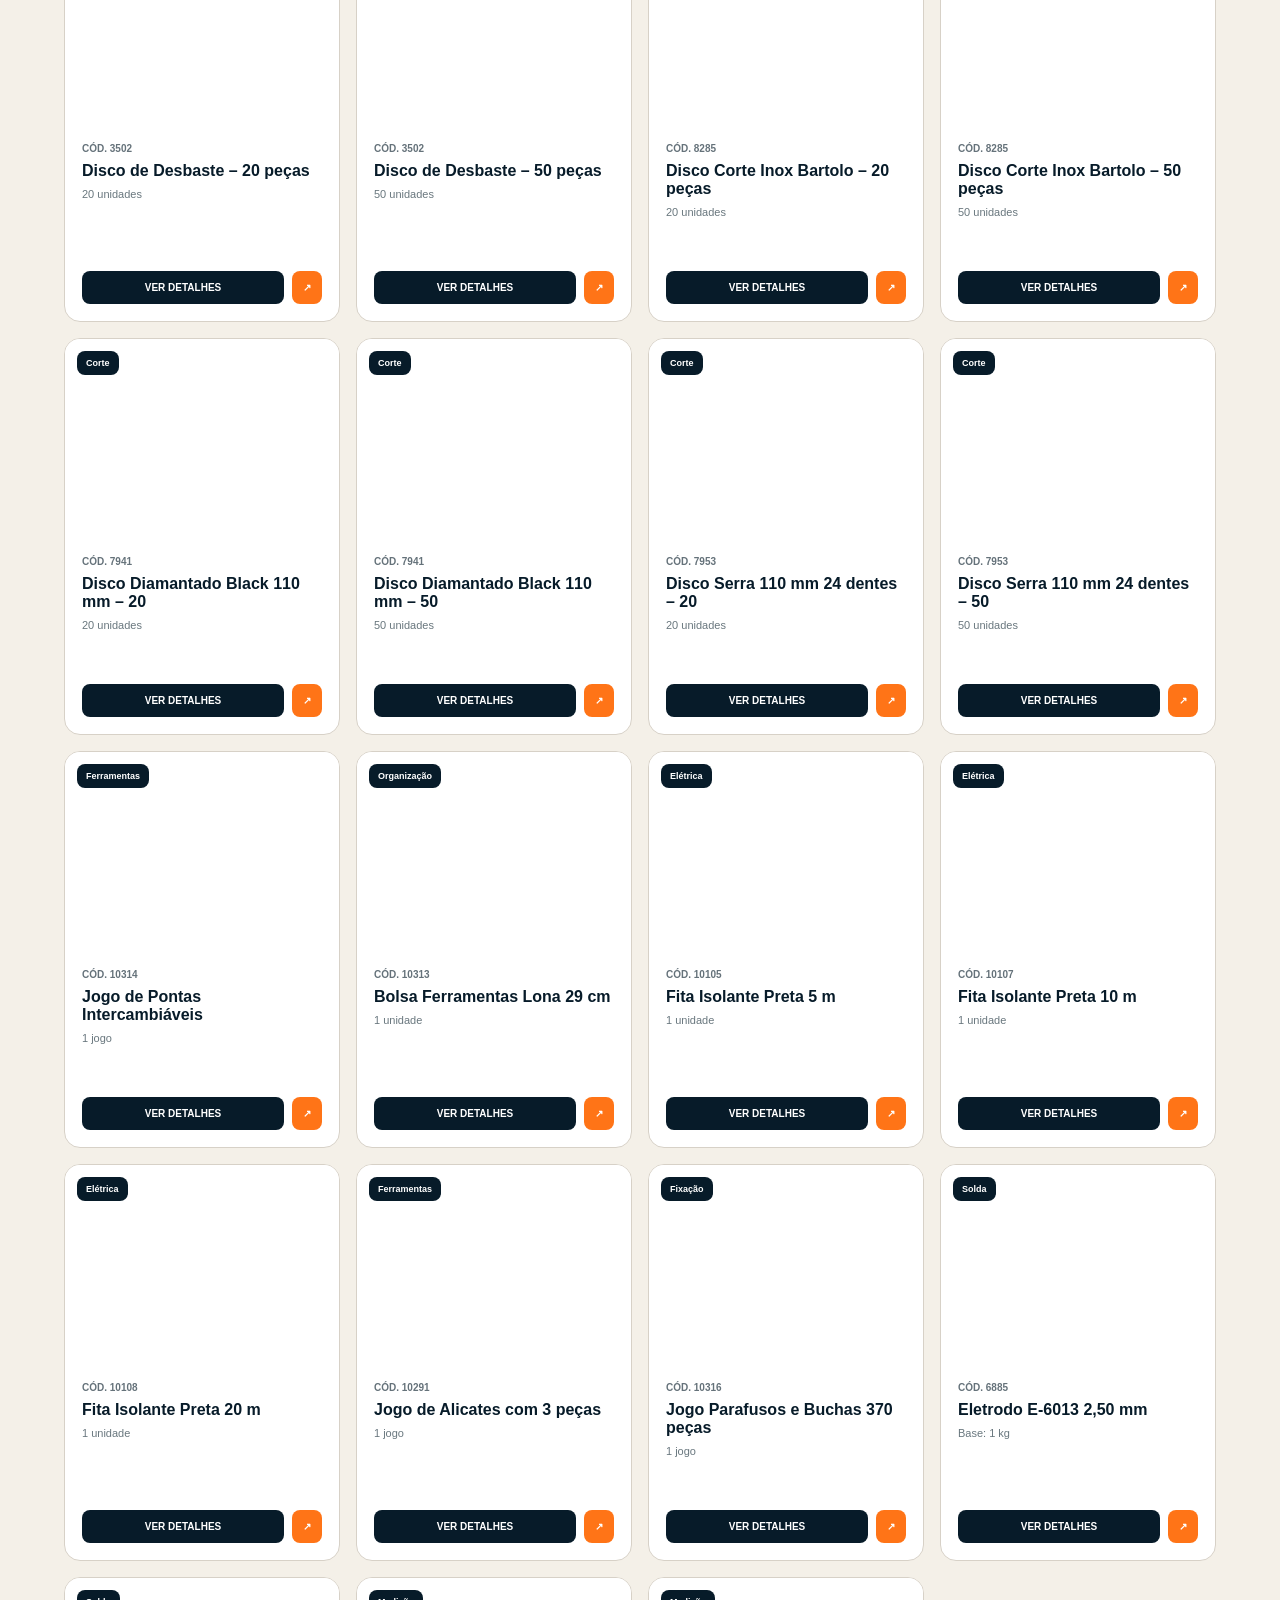
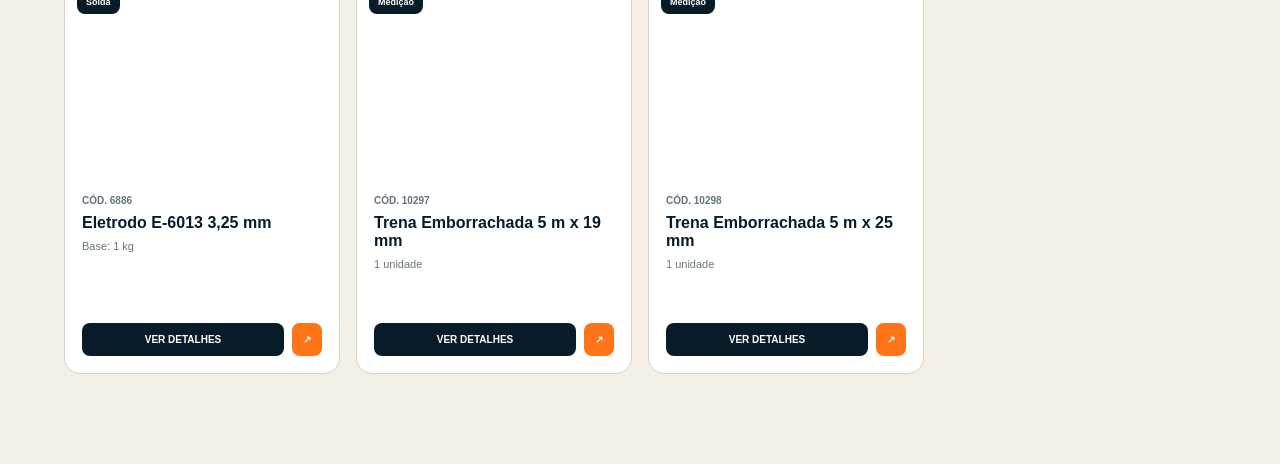
==== commit 125bce39: "Publish HQ flap artworks and fix first four product cards" ====
--- a/waves-express/index.html
+++ b/waves-express/index.html
@@ -1,7 +1,4 @@
 <!doctype html><html lang="pt-BR"><head><meta charset="utf-8"><meta name="viewport" content="width=device-width,initial-scale=1"><title>Waves Express</title><style>
-*{box-sizing:border-box}body{margin:0;font-family:Arial,sans-serif;background:#f4f0e8;color:#071b29}header{height:72px;background:#071b29;display:flex;align-items:center;padding:0 5vw;gap:30px;position:sticky;top:0;z-index:20;color:#fff}header img{width:140px;max-height:52px;object-fit:contain}header b{font-size:14px}header a{color:white;text-decoration:none;font-size:12px;font-weight:700}.wa{margin-left:auto;border:1px solid #ffffff55;padding:10px 14px;border-radius:9px}.hero{min-height:620px;background-image:linear-gradient(90deg,rgba(4,18,27,.92),rgba(4,18,27,.2)),url('https://raw.githubusercontent.com/eddsonpaz-afk/waves-hub/waves-express-live/waves-express/live/hero-d.webp');background-size:cover;background-position:center;display:flex;align-items:center;color:white;padding:7vw}.hero h1{font-size:clamp(58px,7vw,108px);line-height:.86;margin:0;max-width:720px;letter-spacing:-3px}.hero h1 em{color:#ff7417;font-style:normal}.hero p{max-width:520px;line-height:1.6;color:#d4e0e6}.hero a{display:inline-block;background:#ff7417;color:#fff;text-decoration:none;font-weight:800;padding:14px 20px;border-radius:9px;margin-top:14px}main{padding:60px 5vw 90px}.head{display:flex;gap:25px;justify-content:space-between;align-items:end;margin-bottom:25px}h2{font-size:54px;margin:0;line-height:.95}input{width:min(380px,100%);padding:14px;border:1px solid #ccc;border-radius:10px}.filters{display:flex;gap:7px;flex-wrap:wrap;margin:18px 0 28px}.filters button{border:1px solid #c9c4ba;background:#fff;padding:8px 12px;border-radius:20px;cursor:pointer}.filters button.on{background:#071b29;color:#fff}.grid{display:grid;grid-template-columns:repeat(4,minmax(0,1fr));gap:16px}.card{background:#fff;border:1px solid #d7d1c7;border-radius:16px;overflow:hidden;display:flex;flex-direction:column}.pic{height:250px;position:relative;background:#fff;overflow:hidden}.spr{position:absolute;width:100%;height:100%;background-repeat:no-repeat;background-size:300% 200%;transform:scale(1.02)}
-.approved-art{position:absolute;inset:0;width:100%;height:100%;object-fit:cover;display:block;background:#f4f0e8}
-.card.approved .pic{height:auto;aspect-ratio:4/5;background:#f4f0e8}
-.card.approved .badge,.card.approved .qty{display:none}.badge{position:absolute;top:12px;left:12px;background:#071b29;color:#fff;border-radius:8px;padding:7px 9px;font-size:9px;font-weight:800;z-index:2}.qty{position:absolute;left:12px;bottom:12px;background:#071b29;color:white;padding:7px 10px;border-radius:20px;font-size:10px;font-weight:800;z-index:3}.body{padding:17px;display:flex;flex-direction:column;gap:8px;min-height:195px}.code{font-size:10px;color:#65727a;font-weight:700}h3{font-size:16px;margin:0}.body p{font-size:11px;color:#69777e;margin:0}.acts{display:grid;grid-template-columns:1fr auto;gap:8px;margin-top:auto}.acts button,.acts a{border:0;text-decoration:none;padding:11px;border-radius:8px;font-weight:800;font-size:10px;cursor:pointer}.acts button{background:#071b29;color:#fff}.acts a{background:#ff7417;color:#fff}dialog{border:0;border-radius:20px;padding:0;max-width:840px;width:92vw}dialog::backdrop{background:#0009}.modal{display:grid;grid-template-columns:1fr 1fr}.mimg{min-height:420px;position:relative;background:#fff}.minfo{padding:34px}.minfo h3{font-size:34px}.close{position:absolute;right:15px;top:15px;z-index:5;border:0;border-radius:50%;width:38px;height:38px;font-size:20px}@media(max-width:900px){.grid{grid-template-columns:repeat(2,1fr)}.hero{min-height:560px;background-image:linear-gradient(0deg,rgba(4,18,27,.85),rgba(4,18,27,.05)),url('https://raw.githubusercontent.com/eddsonpaz-afk/waves-hub/waves-express-live/waves-express/live/hero-d.webp');background-position:center top;padding-top:320px;align-items:flex-start}.hero h1{font-size:60px}.head{display:block}input{margin-top:20px}}@media(max-width:560px){header{padding:0 14px;gap:12px}header img{width:105px}header b{display:none}.grid{grid-template-columns:1fr}h2{font-size:43px}.pic{height:300px}.modal{grid-template-columns:1fr}.mimg{min-height:300px}}
+*{box-sizing:border-box}body{margin:0;font-family:Arial,sans-serif;background:#f4f0e8;color:#071b29}header{height:72px;background:#071b29;display:flex;align-items:center;padding:0 5vw;gap:30px;position:sticky;top:0;z-index:20;color:#fff}header img{width:140px;max-height:52px;object-fit:contain}header b{font-size:14px}header a{color:white;text-decoration:none;font-size:12px;font-weight:700}.wa{margin-left:auto;border:1px solid #ffffff55;padding:10px 14px;border-radius:9px}.hero{min-height:620px;background-image:linear-gradient(90deg,rgba(4,18,27,.92),rgba(4,18,27,.2)),url('https://raw.githubusercontent.com/eddsonpaz-afk/waves-hub/waves-express-live/waves-express/live/hero-d.webp');background-size:cover;background-position:center;display:flex;align-items:center;color:white;padding:7vw}.hero h1{font-size:clamp(58px,7vw,108px);line-height:.86;margin:0;max-width:720px;letter-spacing:-3px}.hero h1 em{color:#ff7417;font-style:normal}.hero p{max-width:520px;line-height:1.6;color:#d4e0e6}.hero a{display:inline-block;background:#ff7417;color:#fff;text-decoration:none;font-weight:800;padding:14px 20px;border-radius:9px;margin-top:14px}main{padding:60px 5vw 90px}.head{display:flex;gap:25px;justify-content:space-between;align-items:end;margin-bottom:25px}h2{font-size:54px;margin:0;line-height:.95}input{width:min(380px,100%);padding:14px;border:1px solid #ccc;border-radius:10px}.filters{display:flex;gap:7px;flex-wrap:wrap;margin:18px 0 28px}.filters button{border:1px solid #c9c4ba;background:#fff;padding:8px 12px;border-radius:20px;cursor:pointer}.filters button.on{background:#071b29;color:#fff}.grid{display:grid;grid-template-columns:repeat(4,minmax(0,1fr));gap:16px}.card{background:#fff;border:1px solid #d7d1c7;border-radius:16px;overflow:hidden;display:flex;flex-direction:column}.pic{height:200px;position:relative;background:#fff;overflow:hidden}.approved-art{position:absolute;inset:0;width:100%;height:100%;object-fit:contain;background:#f4f0e8}.card.approved .pic{height:auto;aspect-ratio:4/5;background:#f4f0e8}.card.approved .badge,.card.approved .qty{display:none}.spr{position:absolute;width:100%;height:100%;background-repeat:no-repeat;background-size:300% 200%;transform:scale(1.02)}.badge{position:absolute;top:12px;left:12px;background:#071b29;color:#fff;border-radius:8px;padding:7px 9px;font-size:9px;font-weight:800;z-index:2}.qty{position:absolute;left:12px;bottom:12px;background:#071b29;color:white;padding:7px 10px;border-radius:20px;font-size:10px;font-weight:800;z-index:3}.body{padding:17px;display:flex;flex-direction:column;gap:8px;min-height:195px}.code{font-size:10px;color:#65727a;font-weight:700}h3{font-size:16px;margin:0}.body p{font-size:11px;color:#69777e;margin:0}.acts{display:grid;grid-template-columns:1fr auto;gap:8px;margin-top:auto}.acts button,.acts a{border:0;text-decoration:none;padding:11px;border-radius:8px;font-weight:800;font-size:10px;cursor:pointer}.acts button{background:#071b29;color:#fff}.acts a{background:#ff7417;color:#fff}dialog{border:0;border-radius:20px;padding:0;max-width:840px;width:92vw}dialog::backdrop{background:#0009}.modal{display:grid;grid-template-columns:1fr 1fr}.mimg{min-height:420px;position:relative;background:#fff}.minfo{padding:34px}.minfo h3{font-size:34px}.close{position:absolute;right:15px;top:15px;z-index:5;border:0;border-radius:50%;width:38px;height:38px;font-size:20px}@media(max-width:900px){.grid{grid-template-columns:repeat(2,1fr)}.hero{min-height:560px;background-image:linear-gradient(0deg,rgba(4,18,27,.85),rgba(4,18,27,.05)),url('https://raw.githubusercontent.com/eddsonpaz-afk/waves-hub/waves-express-live/waves-express/live/hero-d.webp');background-position:center top;padding-top:320px;align-items:flex-start}.hero h1{font-size:60px}.head{display:block}input{margin-top:20px}}@media(max-width:560px){header{padding:0 14px;gap:12px}header img{width:105px}header b{display:none}.grid{grid-template-columns:1fr}h2{font-size:43px}.pic{height:220px}.modal{grid-template-columns:1fr}.mimg{min-height:300px}}
 </style></head><body><header><img src="https://raw.githubusercontent.com/eddsonpaz-afk/waves-hub/waves-express-live/waves-express/live/logo.webp" alt="Waves Plus"><b>EXPRESS</b><a href="#produtos">PRODUTOS</a><a class="wa" href="https://wa.me/558530318830">WhatsApp</a></header><section class="hero"><div><h1>O QUE O PROFISSIONAL PRECISA. <em>SEM PERDER TEMPO.</em></h1><p>Abrasivos, eletrodos, ferramentas e acessórios com compra assistida direto pelo WhatsApp.</p><a href="#produtos">VER PRODUTOS →</a></div></section><main id="produtos"><div class="head"><div><small>SELEÇÃO WAVES EXPRESS</small><h2>Produtos que trabalham com você.</h2></div><input id="q" placeholder="Buscar produto ou código..."></div><div class="filters" id="filters"></div><section class="grid" id="grid"></section></main><dialog id="dlg"><button class="close" onclick="dlg.close()">×</button><div class="modal"><div class="mimg" id="mimg"></div><div class="minfo"><small id="mcode"></small><h3 id="mname"></h3><p id="mcomp"></p><p>Produto selecionado Waves Express. Consulte valor, disponibilidade e entrega diretamente com a nossa equipe.</p><a id="mwa" style="display:inline-block;background:#ff7417;color:#fff;text-decoration:none;padding:14px 18px;border-radius:9px;font-weight:800" target="_blank">COMPRAR NO WHATSAPP</a></div></div></dialog><script>
-const APPROVED={'7943':'https://raw.githubusercontent.com/eddsonpaz-afk/waves-hub/waves-express-approved-assets/waves-express/live/7943-approved.webp','7944':'https://raw.githubusercontent.com/eddsonpaz-afk/waves-hub/waves-express-approved-assets/waves-express/live/7944-approved.webp','7945':'https://raw.githubusercontent.com/eddsonpaz-afk/waves-hub/waves-express-approved-assets/waves-express/live/7945-approved.webp','7946':'https://raw.githubusercontent.com/eddsonpaz-afk/waves-hub/waves-express-approved-assets/waves-express/live/7946-approved.webp'};const P=[{"id":"7943","code":"7943","name":"Disco Flap Black G40 – 40 peças","cat":"Abrasivos","comp":"40 unidades · Grão 40","s":0,"c":0,"r":0},{"id":"7944","code":"7944","name":"Disco Flap Black G60 – 40 peças","cat":"Abrasivos","comp":"40 unidades · Grão 60","s":0,"c":1,"r":0},{"id":"7945","code":"7945","name":"Disco Flap Black G80 – 40 peças","cat":"Abrasivos","comp":"40 unidades · Grão 80","s":0,"c":2,"r":0},{"id":"7946","code":"7946","name":"Disco Flap Black G120 – 40 peças","cat":"Abrasivos","comp":"40 unidades · Grão 120","s":0,"c":0,"r":1},{"id":"3502","code":"3502","name":"Disco de Desbaste – 20 peças","cat":"Abrasivos","comp":"20 unidades","s":0,"c":1,"r":1},{"id":"3502-50","code":"3502","name":"Disco de Desbaste – 50 peças","cat":"Abrasivos","comp":"50 unidades","s":0,"c":2,"r":1},{"id":"8285","code":"8285","name":"Disco Corte Inox Bartolo – 20 peças","cat":"Corte","comp":"20 unidades","s":1,"c":0,"r":0},{"id":"8285-50","code":"8285","name":"Disco Corte Inox Bartolo – 50 peças","cat":"Corte","comp":"50 unidades","s":1,"c":1,"r":0},{"id":"7941","code":"7941","name":"Disco Diamantado Black 110 mm – 20","cat":"Corte","comp":"20 unidades","s":1,"c":2,"r":0},{"id":"7941-50","code":"7941","name":"Disco Diamantado Black 110 mm – 50","cat":"Corte","comp":"50 unidades","s":1,"c":0,"r":1},{"id":"7953","code":"7953","name":"Disco Serra 110 mm 24 dentes – 20","cat":"Corte","comp":"20 unidades","s":1,"c":1,"r":1},{"id":"7953-50","code":"7953","name":"Disco Serra 110 mm 24 dentes – 50","cat":"Corte","comp":"50 unidades","s":1,"c":2,"r":1},{"id":"10314","code":"10314","name":"Jogo de Pontas Intercambiáveis","cat":"Ferramentas","comp":"1 jogo","s":2,"c":0,"r":0},{"id":"10313","code":"10313","name":"Bolsa Ferramentas Lona 29 cm","cat":"Organização","comp":"1 unidade","s":2,"c":1,"r":0},{"id":"10105","code":"10105","name":"Fita Isolante Preta 5 m","cat":"Elétrica","comp":"1 unidade","s":2,"c":2,"r":0},{"id":"10107","code":"10107","name":"Fita Isolante Preta 10 m","cat":"Elétrica","comp":"1 unidade","s":2,"c":0,"r":1},{"id":"10108","code":"10108","name":"Fita Isolante Preta 20 m","cat":"Elétrica","comp":"1 unidade","s":2,"c":1,"r":1},{"id":"10291","code":"10291","name":"Jogo de Alicates com 3 peças","cat":"Ferramentas","comp":"1 jogo","s":2,"c":2,"r":1},{"id":"10316","code":"10316","name":"Jogo Parafusos e Buchas 370 peças","cat":"Fixação","comp":"1 jogo","s":3,"c":0,"r":0},{"id":"6885","code":"6885","name":"Eletrodo E-6013 2,50 mm","cat":"Solda","comp":"Base: 1 kg","s":3,"c":1,"r":0},{"id":"6886","code":"6886","name":"Eletrodo E-6013 3,25 mm","cat":"Solda","comp":"Base: 1 kg","s":3,"c":2,"r":0},{"id":"10297","code":"10297","name":"Trena Emborrachada 5 m x 19 mm","cat":"Medição","comp":"1 unidade","s":3,"c":0,"r":1},{"id":"10298","code":"10298","name":"Trena Emborrachada 5 m x 25 mm","cat":"Medição","comp":"1 unidade","s":3,"c":1,"r":1}];let cat='Todos';const grid=document.querySelector('#grid'),q=document.querySelector('#q'),filters=document.querySelector('#filters'),dlg=document.querySelector('#dlg');const cats=['Todos',...new Set(P.map(x=>x.cat))];function pos(p){return `background-image:url('https://raw.githubusercontent.com/eddsonpaz-afk/waves-hub/waves-express-live/waves-express/live/s${p.s}.webp');background-position:${p.c*50}% ${p.r*100}%`}function wa(p){return 'https://wa.me/558530318830?text='+encodeURIComponent('Olá! Vim pelo Waves Express e quero comprar: '+p.name+'. Código: '+p.code+'. Pode me passar valor e condição?')}function draw(){let s=q.value.toLowerCase();let a=P.filter(p=>(cat==='Todos'||p.cat===cat)&&(!s||(p.name+' '+p.code).toLowerCase().includes(s)));grid.innerHTML=a.map(p=>`<article class="card ${APPROVED[p.id]?'approved':''}"><div class="pic"><span class="badge">${p.cat}</span>${APPROVED[p.id]?`<img class="approved-art" src="${APPROVED[p.id]}" alt="${p.name}">`:`<div class="spr" style="${pos(p)}"></div>`}${['7943','7944','7945','7946'].includes(p.id)?'<span class="qty">40 PEÇAS</span>':''}</div><div class="body"><div class="code">CÓD. ${p.code}</div><h3>${p.name}</h3><p>${p.comp}</p><div class="acts"><button onclick="openP('${p.id}')">VER DETALHES</button><a href="${wa(p)}" target="_blank">↗</a></div></div></article>`).join('');filters.innerHTML=cats.map(c=>`<button class="${c===cat?'on':''}" onclick="cat='${c}';draw()">${c}</button>`).join('')}function openP(id){let p=P.find(x=>x.id===id);mimg.innerHTML=APPROVED[p.id]?`<img src="${APPROVED[p.id]}" alt="${p.name}" style="width:100%;height:100%;object-fit:contain;background:#f4f0e8">`:`<div class="spr" style="${pos(p)}"></div>`;mcode.textContent='CÓD. '+p.code;mname.textContent=p.name;mcomp.textContent=p.comp;mwa.href=wa(p);dlg.showModal()}q.oninput=draw;draw();</script></body></html>+const APPROVED={'7943':'hq/7943.jpg','7944':'hq/7944.jpg','7945':'hq/7945.jpg','7946':'hq/7946.jpg'};const P=[{"id":"7943","code":"7943","name":"Disco Flap Black G40 – 40 peças","cat":"Abrasivos","comp":"40 unidades · Grão 40","s":0,"c":0,"r":0},{"id":"7944","code":"7944","name":"Disco Flap Black G60 – 40 peças","cat":"Abrasivos","comp":"40 unidades · Grão 60","s":0,"c":1,"r":0},{"id":"7945","code":"7945","name":"Disco Flap Black G80 – 40 peças","cat":"Abrasivos","comp":"40 unidades · Grão 80","s":0,"c":2,"r":0},{"id":"7946","code":"7946","name":"Disco Flap Black G120 – 40 peças","cat":"Abrasivos","comp":"40 unidades · Grão 120","s":0,"c":0,"r":1},{"id":"3502","code":"3502","name":"Disco de Desbaste – 20 peças","cat":"Abrasivos","comp":"20 unidades","s":0,"c":1,"r":1},{"id":"3502-50","code":"3502","name":"Disco de Desbaste – 50 peças","cat":"Abrasivos","comp":"50 unidades","s":0,"c":2,"r":1},{"id":"8285","code":"8285","name":"Disco Corte Inox Bartolo – 20 peças","cat":"Corte","comp":"20 unidades","s":1,"c":0,"r":0},{"id":"8285-50","code":"8285","name":"Disco Corte Inox Bartolo – 50 peças","cat":"Corte","comp":"50 unidades","s":1,"c":1,"r":0},{"id":"7941","code":"7941","name":"Disco Diamantado Black 110 mm – 20","cat":"Corte","comp":"20 unidades","s":1,"c":2,"r":0},{"id":"7941-50","code":"7941","name":"Disco Diamantado Black 110 mm – 50","cat":"Corte","comp":"50 unidades","s":1,"c":0,"r":1},{"id":"7953","code":"7953","name":"Disco Serra 110 mm 24 dentes – 20","cat":"Corte","comp":"20 unidades","s":1,"c":1,"r":1},{"id":"7953-50","code":"7953","name":"Disco Serra 110 mm 24 dentes – 50","cat":"Corte","comp":"50 unidades","s":1,"c":2,"r":1},{"id":"10314","code":"10314","name":"Jogo de Pontas Intercambiáveis","cat":"Ferramentas","comp":"1 jogo","s":2,"c":0,"r":0},{"id":"10313","code":"10313","name":"Bolsa Ferramentas Lona 29 cm","cat":"Organização","comp":"1 unidade","s":2,"c":1,"r":0},{"id":"10105","code":"10105","name":"Fita Isolante Preta 5 m","cat":"Elétrica","comp":"1 unidade","s":2,"c":2,"r":0},{"id":"10107","code":"10107","name":"Fita Isolante Preta 10 m","cat":"Elétrica","comp":"1 unidade","s":2,"c":0,"r":1},{"id":"10108","code":"10108","name":"Fita Isolante Preta 20 m","cat":"Elétrica","comp":"1 unidade","s":2,"c":1,"r":1},{"id":"10291","code":"10291","name":"Jogo de Alicates com 3 peças","cat":"Ferramentas","comp":"1 jogo","s":2,"c":2,"r":1},{"id":"10316","code":"10316","name":"Jogo Parafusos e Buchas 370 peças","cat":"Fixação","comp":"1 jogo","s":3,"c":0,"r":0},{"id":"6885","code":"6885","name":"Eletrodo E-6013 2,50 mm","cat":"Solda","comp":"Base: 1 kg","s":3,"c":1,"r":0},{"id":"6886","code":"6886","name":"Eletrodo E-6013 3,25 mm","cat":"Solda","comp":"Base: 1 kg","s":3,"c":2,"r":0},{"id":"10297","code":"10297","name":"Trena Emborrachada 5 m x 19 mm","cat":"Medição","comp":"1 unidade","s":3,"c":0,"r":1},{"id":"10298","code":"10298","name":"Trena Emborrachada 5 m x 25 mm","cat":"Medição","comp":"1 unidade","s":3,"c":1,"r":1}];let cat='Todos';const grid=document.querySelector('#grid'),q=document.querySelector('#q'),filters=document.querySelector('#filters'),dlg=document.querySelector('#dlg');const cats=['Todos',...new Set(P.map(x=>x.cat))];function pos(p){return `background-image:url('https://raw.githubusercontent.com/eddsonpaz-afk/waves-hub/waves-express-live/waves-express/live/s${p.s}.webp');background-position:${p.c*50}% ${p.r*100}%`}function wa(p){return 'https://wa.me/558530318830?text='+encodeURIComponent('Olá! Vim pelo Waves Express e quero comprar: '+p.name+'. Código: '+p.code+'. Pode me passar valor e condição?')}function draw(){let s=q.value.toLowerCase();let a=P.filter(p=>(cat==='Todos'||p.cat===cat)&&(!s||(p.name+' '+p.code).toLowerCase().includes(s)));grid.innerHTML=a.map(p=>`<article class="card ${APPROVED[p.id]?'approved':''}"><div class="pic"><span class="badge">${p.cat}</span>${APPROVED[p.id]?`<img class="approved-art" src="${APPROVED[p.id]}" alt="${p.name}">`:`<div class="spr" style="${pos(p)}"></div>`}${['7943','7944','7945','7946'].includes(p.id)?'<span class="qty">40 PEÇAS</span>':''}</div><div class="body"><div class="code">CÓD. ${p.code}</div><h3>${p.name}</h3><p>${p.comp}</p><div class="acts"><button onclick="openP('${p.id}')">VER DETALHES</button><a href="${wa(p)}" target="_blank">↗</a></div></div></article>`).join('');filters.innerHTML=cats.map(c=>`<button class="${c===cat?'on':''}" onclick="cat='${c}';draw()">${c}</button>`).join('')}function openP(id){let p=P.find(x=>x.id===id);mimg.innerHTML=APPROVED[p.id]?`<img src="${APPROVED[p.id]}" alt="${p.name}" style="width:100%;height:100%;object-fit:contain;background:#f4f0e8">`:`<div class="spr" style="${pos(p)}"></div>`;mcode.textContent='CÓD. '+p.code;mname.textContent=p.name;mcomp.textContent=p.comp;mwa.href=wa(p);dlg.showModal()}q.oninput=draw;draw();</script></body></html>
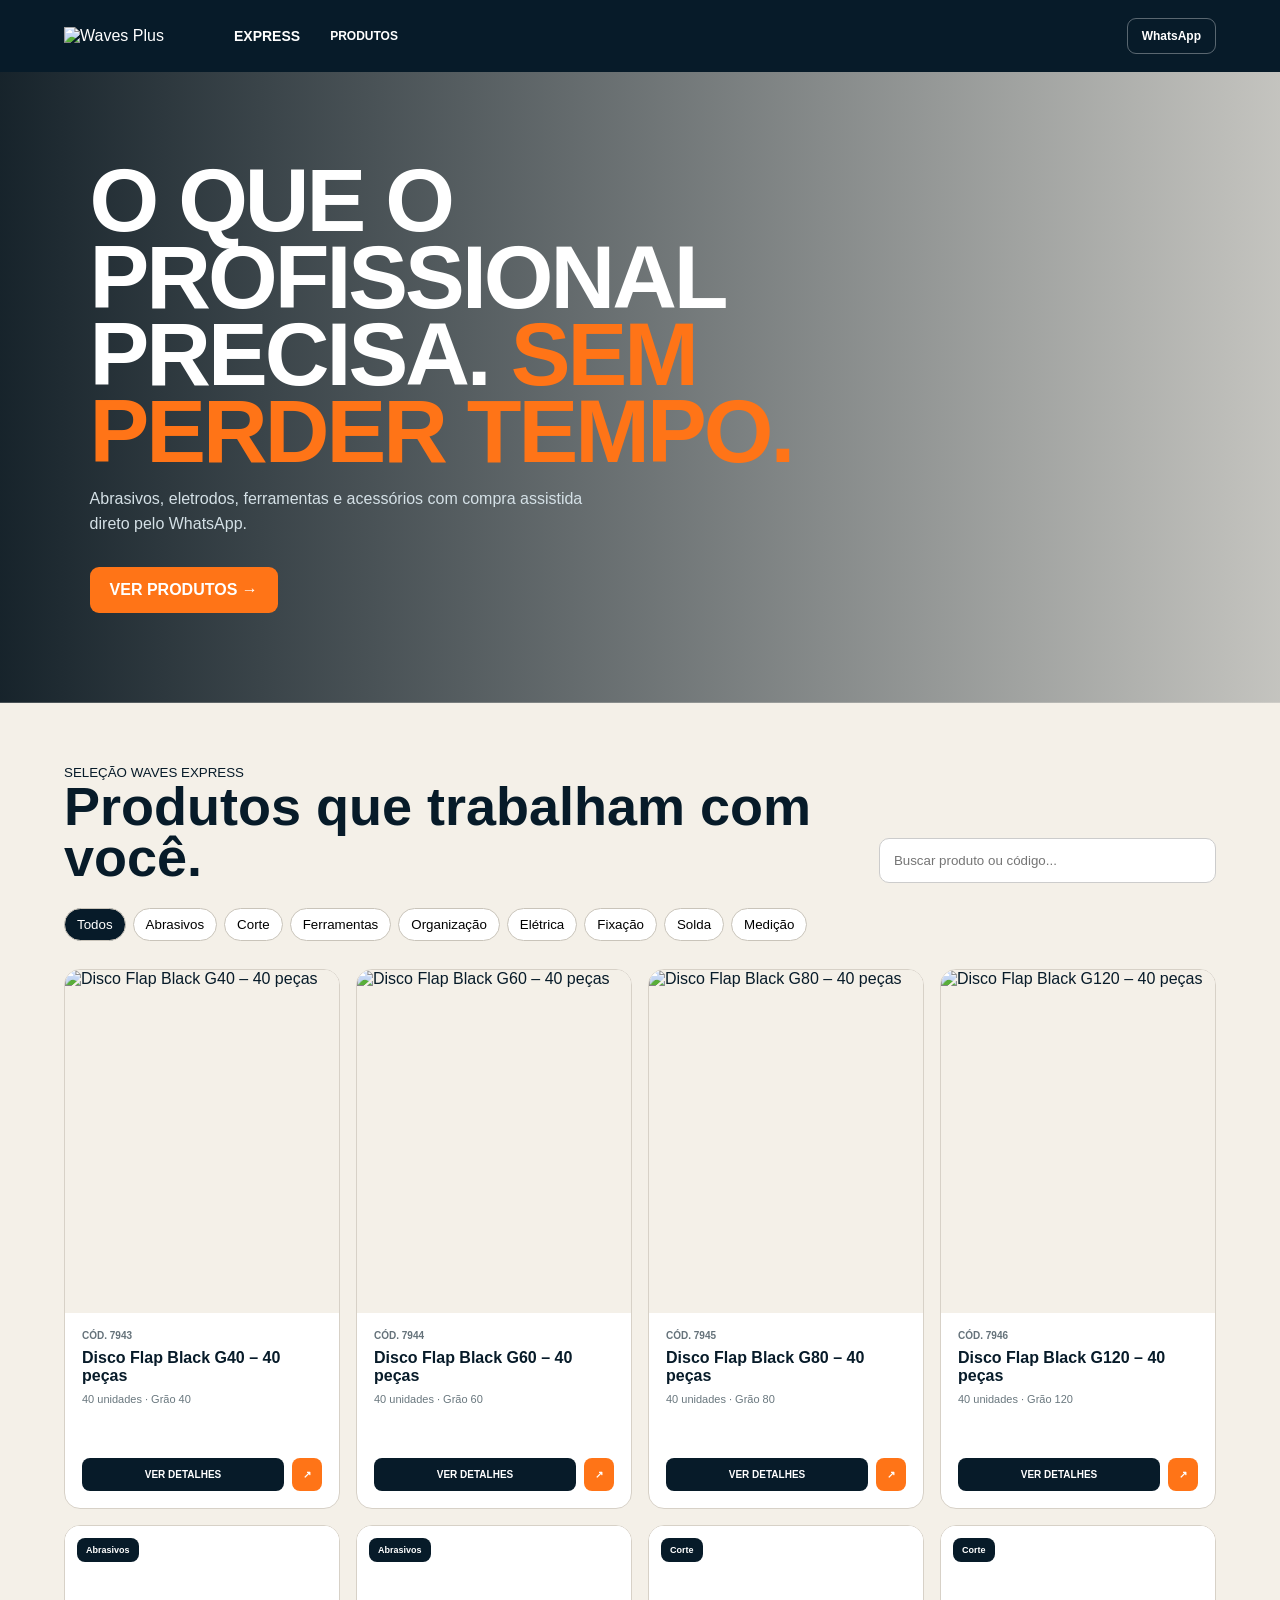
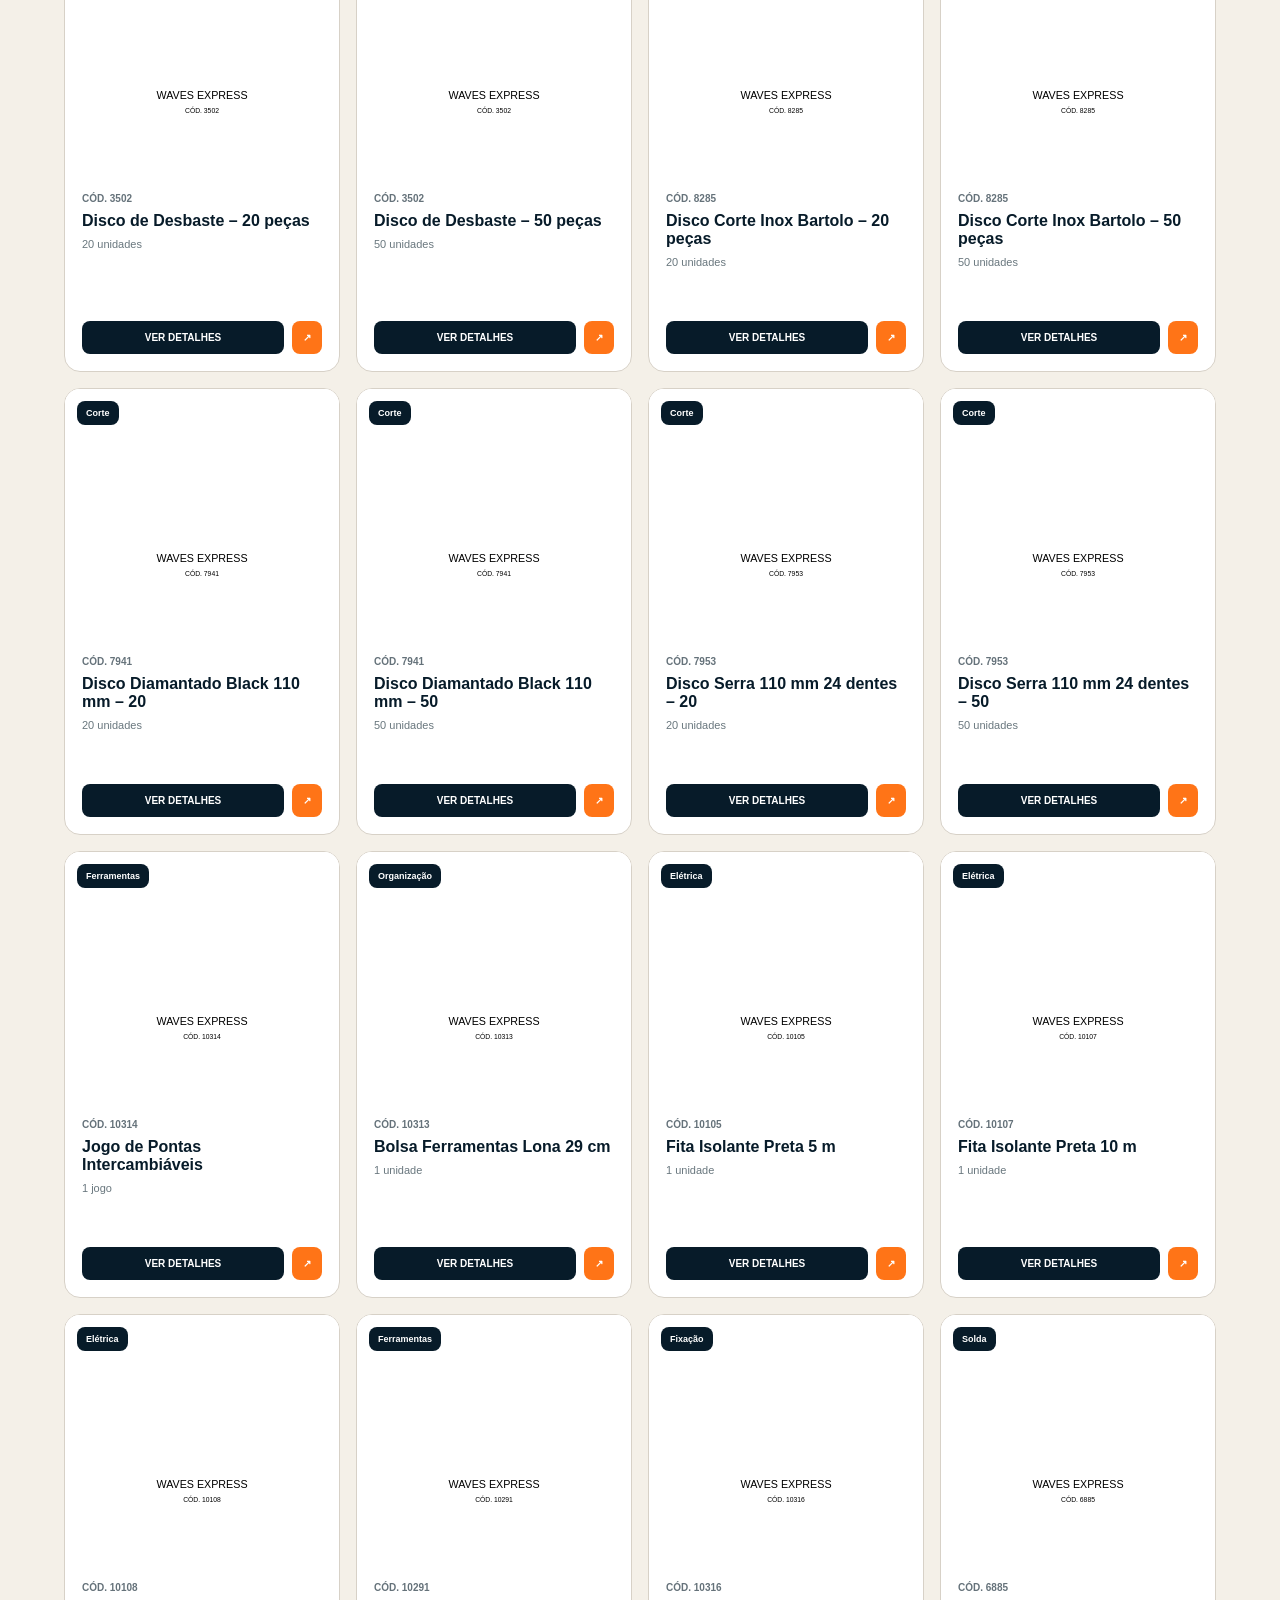
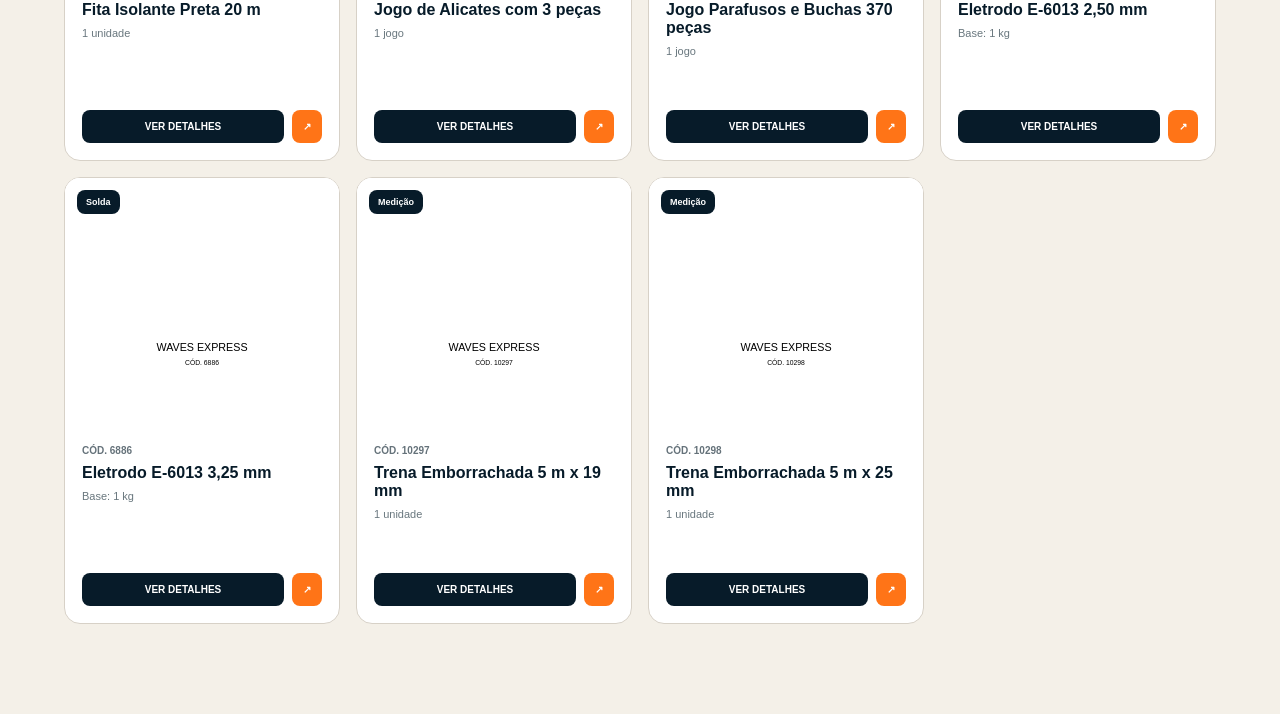
==== commit d7b04b08: "Replace remaining catalog card sprites with individual product images" ====
--- a/waves-express/index.html
+++ b/waves-express/index.html
@@ -1,4 +1,13 @@
 <!doctype html><html lang="pt-BR"><head><meta charset="utf-8"><meta name="viewport" content="width=device-width,initial-scale=1"><title>Waves Express</title><style>
-*{box-sizing:border-box}body{margin:0;font-family:Arial,sans-serif;background:#f4f0e8;color:#071b29}header{height:72px;background:#071b29;display:flex;align-items:center;padding:0 5vw;gap:30px;position:sticky;top:0;z-index:20;color:#fff}header img{width:140px;max-height:52px;object-fit:contain}header b{font-size:14px}header a{color:white;text-decoration:none;font-size:12px;font-weight:700}.wa{margin-left:auto;border:1px solid #ffffff55;padding:10px 14px;border-radius:9px}.hero{min-height:620px;background-image:linear-gradient(90deg,rgba(4,18,27,.92),rgba(4,18,27,.2)),url('https://raw.githubusercontent.com/eddsonpaz-afk/waves-hub/waves-express-live/waves-express/live/hero-d.webp');background-size:cover;background-position:center;display:flex;align-items:center;color:white;padding:7vw}.hero h1{font-size:clamp(58px,7vw,108px);line-height:.86;margin:0;max-width:720px;letter-spacing:-3px}.hero h1 em{color:#ff7417;font-style:normal}.hero p{max-width:520px;line-height:1.6;color:#d4e0e6}.hero a{display:inline-block;background:#ff7417;color:#fff;text-decoration:none;font-weight:800;padding:14px 20px;border-radius:9px;margin-top:14px}main{padding:60px 5vw 90px}.head{display:flex;gap:25px;justify-content:space-between;align-items:end;margin-bottom:25px}h2{font-size:54px;margin:0;line-height:.95}input{width:min(380px,100%);padding:14px;border:1px solid #ccc;border-radius:10px}.filters{display:flex;gap:7px;flex-wrap:wrap;margin:18px 0 28px}.filters button{border:1px solid #c9c4ba;background:#fff;padding:8px 12px;border-radius:20px;cursor:pointer}.filters button.on{background:#071b29;color:#fff}.grid{display:grid;grid-template-columns:repeat(4,minmax(0,1fr));gap:16px}.card{background:#fff;border:1px solid #d7d1c7;border-radius:16px;overflow:hidden;display:flex;flex-direction:column}.pic{height:200px;position:relative;background:#fff;overflow:hidden}.approved-art{position:absolute;inset:0;width:100%;height:100%;object-fit:contain;background:#f4f0e8}.card.approved .pic{height:auto;aspect-ratio:4/5;background:#f4f0e8}.card.approved .badge,.card.approved .qty{display:none}.spr{position:absolute;width:100%;height:100%;background-repeat:no-repeat;background-size:300% 200%;transform:scale(1.02)}.badge{position:absolute;top:12px;left:12px;background:#071b29;color:#fff;border-radius:8px;padding:7px 9px;font-size:9px;font-weight:800;z-index:2}.qty{position:absolute;left:12px;bottom:12px;background:#071b29;color:white;padding:7px 10px;border-radius:20px;font-size:10px;font-weight:800;z-index:3}.body{padding:17px;display:flex;flex-direction:column;gap:8px;min-height:195px}.code{font-size:10px;color:#65727a;font-weight:700}h3{font-size:16px;margin:0}.body p{font-size:11px;color:#69777e;margin:0}.acts{display:grid;grid-template-columns:1fr auto;gap:8px;margin-top:auto}.acts button,.acts a{border:0;text-decoration:none;padding:11px;border-radius:8px;font-weight:800;font-size:10px;cursor:pointer}.acts button{background:#071b29;color:#fff}.acts a{background:#ff7417;color:#fff}dialog{border:0;border-radius:20px;padding:0;max-width:840px;width:92vw}dialog::backdrop{background:#0009}.modal{display:grid;grid-template-columns:1fr 1fr}.mimg{min-height:420px;position:relative;background:#fff}.minfo{padding:34px}.minfo h3{font-size:34px}.close{position:absolute;right:15px;top:15px;z-index:5;border:0;border-radius:50%;width:38px;height:38px;font-size:20px}@media(max-width:900px){.grid{grid-template-columns:repeat(2,1fr)}.hero{min-height:560px;background-image:linear-gradient(0deg,rgba(4,18,27,.85),rgba(4,18,27,.05)),url('https://raw.githubusercontent.com/eddsonpaz-afk/waves-hub/waves-express-live/waves-express/live/hero-d.webp');background-position:center top;padding-top:320px;align-items:flex-start}.hero h1{font-size:60px}.head{display:block}input{margin-top:20px}}@media(max-width:560px){header{padding:0 14px;gap:12px}header img{width:105px}header b{display:none}.grid{grid-template-columns:1fr}h2{font-size:43px}.pic{height:220px}.modal{grid-template-columns:1fr}.mimg{min-height:300px}}
+*{box-sizing:border-box}body{margin:0;font-family:Arial,sans-serif;background:#f4f0e8;color:#071b29}header{height:72px;background:#071b29;display:flex;align-items:center;padding:0 5vw;gap:30px;position:sticky;top:0;z-index:20;color:#fff}header img{width:140px;max-height:52px;object-fit:contain}header b{font-size:14px}header a{color:white;text-decoration:none;font-size:12px;font-weight:700}.wa{margin-left:auto;border:1px solid #ffffff55;padding:10px 14px;border-radius:9px}.hero{min-height:620px;background-image:linear-gradient(90deg,rgba(4,18,27,.92),rgba(4,18,27,.2)),url('https://raw.githubusercontent.com/eddsonpaz-afk/waves-hub/waves-express-live/waves-express/live/hero-d.webp');background-size:cover;background-position:center;display:flex;align-items:center;color:white;padding:7vw}.hero h1{font-size:clamp(58px,7vw,108px);line-height:.86;margin:0;max-width:720px;letter-spacing:-3px}.hero h1 em{color:#ff7417;font-style:normal}.hero p{max-width:520px;line-height:1.6;color:#d4e0e6}.hero a{display:inline-block;background:#ff7417;color:#fff;text-decoration:none;font-weight:800;padding:14px 20px;border-radius:9px;margin-top:14px}main{padding:60px 5vw 90px}.head{display:flex;gap:25px;justify-content:space-between;align-items:end;margin-bottom:25px}h2{font-size:54px;margin:0;line-height:.95}input{width:min(380px,100%);padding:14px;border:1px solid #ccc;border-radius:10px}.filters{display:flex;gap:7px;flex-wrap:wrap;margin:18px 0 28px}.filters button{border:1px solid #c9c4ba;background:#fff;padding:8px 12px;border-radius:20px;cursor:pointer}.filters button.on{background:#071b29;color:#fff}.grid{display:grid;grid-template-columns:repeat(4,minmax(0,1fr));gap:16px}.card{background:#fff;border:1px solid #d7d1c7;border-radius:16px;overflow:hidden;display:flex;flex-direction:column}.pic{height:250px;position:relative;background:#fff;overflow:hidden}.approved-art{position:absolute;inset:0;width:100%;height:100%;object-fit:contain;background:#f4f0e8}.product-art{position:absolute;inset:0;width:100%;height:100%;object-fit:contain;background:#fff;padding:12px}.card.approved .pic{height:auto;aspect-ratio:4/5;background:#f4f0e8}.card.approved .badge,.card.approved .qty{display:none}.spr{position:absolute;width:100%;height:100%;background-repeat:no-repeat;background-size:300% 200%;transform:scale(1.02)}.badge{position:absolute;top:12px;left:12px;background:#071b29;color:#fff;border-radius:8px;padding:7px 9px;font-size:9px;font-weight:800;z-index:2}.qty{position:absolute;left:12px;bottom:12px;background:#071b29;color:white;padding:7px 10px;border-radius:20px;font-size:10px;font-weight:800;z-index:3}.body{padding:17px;display:flex;flex-direction:column;gap:8px;min-height:195px}.code{font-size:10px;color:#65727a;font-weight:700}h3{font-size:16px;margin:0}.body p{font-size:11px;color:#69777e;margin:0}.acts{display:grid;grid-template-columns:1fr auto;gap:8px;margin-top:auto}.acts button,.acts a{border:0;text-decoration:none;padding:11px;border-radius:8px;font-weight:800;font-size:10px;cursor:pointer}.acts button{background:#071b29;color:#fff}.acts a{background:#ff7417;color:#fff}dialog{border:0;border-radius:20px;padding:0;max-width:840px;width:92vw}dialog::backdrop{background:#0009}.modal{display:grid;grid-template-columns:1fr 1fr}.mimg{min-height:420px;position:relative;background:#fff}.minfo{padding:34px}.minfo h3{font-size:34px}.close{position:absolute;right:15px;top:15px;z-index:5;border:0;border-radius:50%;width:38px;height:38px;font-size:20px}@media(max-width:900px){.grid{grid-template-columns:repeat(2,1fr)}.hero{min-height:560px;background-image:linear-gradient(0deg,rgba(4,18,27,.85),rgba(4,18,27,.05)),url('https://raw.githubusercontent.com/eddsonpaz-afk/waves-hub/waves-express-live/waves-express/live/hero-d.webp');background-position:center top;padding-top:320px;align-items:flex-start}.hero h1{font-size:60px}.head{display:block}input{margin-top:20px}}@media(max-width:560px){header{padding:0 14px;gap:12px}header img{width:105px}header b{display:none}.grid{grid-template-columns:1fr}h2{font-size:43px}.pic{height:300px}.modal{grid-template-columns:1fr}.mimg{min-height:300px}}
 </style></head><body><header><img src="https://raw.githubusercontent.com/eddsonpaz-afk/waves-hub/waves-express-live/waves-express/live/logo.webp" alt="Waves Plus"><b>EXPRESS</b><a href="#produtos">PRODUTOS</a><a class="wa" href="https://wa.me/558530318830">WhatsApp</a></header><section class="hero"><div><h1>O QUE O PROFISSIONAL PRECISA. <em>SEM PERDER TEMPO.</em></h1><p>Abrasivos, eletrodos, ferramentas e acessórios com compra assistida direto pelo WhatsApp.</p><a href="#produtos">VER PRODUTOS →</a></div></section><main id="produtos"><div class="head"><div><small>SELEÇÃO WAVES EXPRESS</small><h2>Produtos que trabalham com você.</h2></div><input id="q" placeholder="Buscar produto ou código..."></div><div class="filters" id="filters"></div><section class="grid" id="grid"></section></main><dialog id="dlg"><button class="close" onclick="dlg.close()">×</button><div class="modal"><div class="mimg" id="mimg"></div><div class="minfo"><small id="mcode"></small><h3 id="mname"></h3><p id="mcomp"></p><p>Produto selecionado Waves Express. Consulte valor, disponibilidade e entrega diretamente com a nossa equipe.</p><a id="mwa" style="display:inline-block;background:#ff7417;color:#fff;text-decoration:none;padding:14px 18px;border-radius:9px;font-weight:800" target="_blank">COMPRAR NO WHATSAPP</a></div></div></dialog><script>
-const APPROVED={'7943':'hq/7943.jpg','7944':'hq/7944.jpg','7945':'hq/7945.jpg','7946':'hq/7946.jpg'};const P=[{"id":"7943","code":"7943","name":"Disco Flap Black G40 – 40 peças","cat":"Abrasivos","comp":"40 unidades · Grão 40","s":0,"c":0,"r":0},{"id":"7944","code":"7944","name":"Disco Flap Black G60 – 40 peças","cat":"Abrasivos","comp":"40 unidades · Grão 60","s":0,"c":1,"r":0},{"id":"7945","code":"7945","name":"Disco Flap Black G80 – 40 peças","cat":"Abrasivos","comp":"40 unidades · Grão 80","s":0,"c":2,"r":0},{"id":"7946","code":"7946","name":"Disco Flap Black G120 – 40 peças","cat":"Abrasivos","comp":"40 unidades · Grão 120","s":0,"c":0,"r":1},{"id":"3502","code":"3502","name":"Disco de Desbaste – 20 peças","cat":"Abrasivos","comp":"20 unidades","s":0,"c":1,"r":1},{"id":"3502-50","code":"3502","name":"Disco de Desbaste – 50 peças","cat":"Abrasivos","comp":"50 unidades","s":0,"c":2,"r":1},{"id":"8285","code":"8285","name":"Disco Corte Inox Bartolo – 20 peças","cat":"Corte","comp":"20 unidades","s":1,"c":0,"r":0},{"id":"8285-50","code":"8285","name":"Disco Corte Inox Bartolo – 50 peças","cat":"Corte","comp":"50 unidades","s":1,"c":1,"r":0},{"id":"7941","code":"7941","name":"Disco Diamantado Black 110 mm – 20","cat":"Corte","comp":"20 unidades","s":1,"c":2,"r":0},{"id":"7941-50","code":"7941","name":"Disco Diamantado Black 110 mm – 50","cat":"Corte","comp":"50 unidades","s":1,"c":0,"r":1},{"id":"7953","code":"7953","name":"Disco Serra 110 mm 24 dentes – 20","cat":"Corte","comp":"20 unidades","s":1,"c":1,"r":1},{"id":"7953-50","code":"7953","name":"Disco Serra 110 mm 24 dentes – 50","cat":"Corte","comp":"50 unidades","s":1,"c":2,"r":1},{"id":"10314","code":"10314","name":"Jogo de Pontas Intercambiáveis","cat":"Ferramentas","comp":"1 jogo","s":2,"c":0,"r":0},{"id":"10313","code":"10313","name":"Bolsa Ferramentas Lona 29 cm","cat":"Organização","comp":"1 unidade","s":2,"c":1,"r":0},{"id":"10105","code":"10105","name":"Fita Isolante Preta 5 m","cat":"Elétrica","comp":"1 unidade","s":2,"c":2,"r":0},{"id":"10107","code":"10107","name":"Fita Isolante Preta 10 m","cat":"Elétrica","comp":"1 unidade","s":2,"c":0,"r":1},{"id":"10108","code":"10108","name":"Fita Isolante Preta 20 m","cat":"Elétrica","comp":"1 unidade","s":2,"c":1,"r":1},{"id":"10291","code":"10291","name":"Jogo de Alicates com 3 peças","cat":"Ferramentas","comp":"1 jogo","s":2,"c":2,"r":1},{"id":"10316","code":"10316","name":"Jogo Parafusos e Buchas 370 peças","cat":"Fixação","comp":"1 jogo","s":3,"c":0,"r":0},{"id":"6885","code":"6885","name":"Eletrodo E-6013 2,50 mm","cat":"Solda","comp":"Base: 1 kg","s":3,"c":1,"r":0},{"id":"6886","code":"6886","name":"Eletrodo E-6013 3,25 mm","cat":"Solda","comp":"Base: 1 kg","s":3,"c":2,"r":0},{"id":"10297","code":"10297","name":"Trena Emborrachada 5 m x 19 mm","cat":"Medição","comp":"1 unidade","s":3,"c":0,"r":1},{"id":"10298","code":"10298","name":"Trena Emborrachada 5 m x 25 mm","cat":"Medição","comp":"1 unidade","s":3,"c":1,"r":1}];let cat='Todos';const grid=document.querySelector('#grid'),q=document.querySelector('#q'),filters=document.querySelector('#filters'),dlg=document.querySelector('#dlg');const cats=['Todos',...new Set(P.map(x=>x.cat))];function pos(p){return `background-image:url('https://raw.githubusercontent.com/eddsonpaz-afk/waves-hub/waves-express-live/waves-express/live/s${p.s}.webp');background-position:${p.c*50}% ${p.r*100}%`}function wa(p){return 'https://wa.me/558530318830?text='+encodeURIComponent('Olá! Vim pelo Waves Express e quero comprar: '+p.name+'. Código: '+p.code+'. Pode me passar valor e condição?')}function draw(){let s=q.value.toLowerCase();let a=P.filter(p=>(cat==='Todos'||p.cat===cat)&&(!s||(p.name+' '+p.code).toLowerCase().includes(s)));grid.innerHTML=a.map(p=>`<article class="card ${APPROVED[p.id]?'approved':''}"><div class="pic"><span class="badge">${p.cat}</span>${APPROVED[p.id]?`<img class="approved-art" src="${APPROVED[p.id]}" alt="${p.name}">`:`<div class="spr" style="${pos(p)}"></div>`}${['7943','7944','7945','7946'].includes(p.id)?'<span class="qty">40 PEÇAS</span>':''}</div><div class="body"><div class="code">CÓD. ${p.code}</div><h3>${p.name}</h3><p>${p.comp}</p><div class="acts"><button onclick="openP('${p.id}')">VER DETALHES</button><a href="${wa(p)}" target="_blank">↗</a></div></div></article>`).join('');filters.innerHTML=cats.map(c=>`<button class="${c===cat?'on':''}" onclick="cat='${c}';draw()">${c}</button>`).join('')}function openP(id){let p=P.find(x=>x.id===id);mimg.innerHTML=APPROVED[p.id]?`<img src="${APPROVED[p.id]}" alt="${p.name}" style="width:100%;height:100%;object-fit:contain;background:#f4f0e8">`:`<div class="spr" style="${pos(p)}"></div>`;mcode.textContent='CÓD. '+p.code;mname.textContent=p.name;mcomp.textContent=p.comp;mwa.href=wa(p);dlg.showModal()}q.oninput=draw;draw();</script></body></html>+const APPROVED={'7943':'hq/7943.jpg','7944':'hq/7944.jpg','7945':'hq/7945.jpg','7946':'hq/7946.jpg'};
+const P=[{"id":"7943","code":"7943","name":"Disco Flap Black G40 – 40 peças","cat":"Abrasivos","comp":"40 unidades · Grão 40","s":0,"c":0,"r":0},{"id":"7944","code":"7944","name":"Disco Flap Black G60 – 40 peças","cat":"Abrasivos","comp":"40 unidades · Grão 60","s":0,"c":1,"r":0},{"id":"7945","code":"7945","name":"Disco Flap Black G80 – 40 peças","cat":"Abrasivos","comp":"40 unidades · Grão 80","s":0,"c":2,"r":0},{"id":"7946","code":"7946","name":"Disco Flap Black G120 – 40 peças","cat":"Abrasivos","comp":"40 unidades · Grão 120","s":0,"c":0,"r":1},{"id":"3502","code":"3502","name":"Disco de Desbaste – 20 peças","cat":"Abrasivos","comp":"20 unidades","s":0,"c":1,"r":1},{"id":"3502-50","code":"3502","name":"Disco de Desbaste – 50 peças","cat":"Abrasivos","comp":"50 unidades","s":0,"c":2,"r":1},{"id":"8285","code":"8285","name":"Disco Corte Inox Bartolo – 20 peças","cat":"Corte","comp":"20 unidades","s":1,"c":0,"r":0},{"id":"8285-50","code":"8285","name":"Disco Corte Inox Bartolo – 50 peças","cat":"Corte","comp":"50 unidades","s":1,"c":1,"r":0},{"id":"7941","code":"7941","name":"Disco Diamantado Black 110 mm – 20","cat":"Corte","comp":"20 unidades","s":1,"c":2,"r":0},{"id":"7941-50","code":"7941","name":"Disco Diamantado Black 110 mm – 50","cat":"Corte","comp":"50 unidades","s":1,"c":0,"r":1},{"id":"7953","code":"7953","name":"Disco Serra 110 mm 24 dentes – 20","cat":"Corte","comp":"20 unidades","s":1,"c":1,"r":1},{"id":"7953-50","code":"7953","name":"Disco Serra 110 mm 24 dentes – 50","cat":"Corte","comp":"50 unidades","s":1,"c":2,"r":1},{"id":"10314","code":"10314","name":"Jogo de Pontas Intercambiáveis","cat":"Ferramentas","comp":"1 jogo","s":2,"c":0,"r":0},{"id":"10313","code":"10313","name":"Bolsa Ferramentas Lona 29 cm","cat":"Organização","comp":"1 unidade","s":2,"c":1,"r":0},{"id":"10105","code":"10105","name":"Fita Isolante Preta 5 m","cat":"Elétrica","comp":"1 unidade","s":2,"c":2,"r":0},{"id":"10107","code":"10107","name":"Fita Isolante Preta 10 m","cat":"Elétrica","comp":"1 unidade","s":2,"c":0,"r":1},{"id":"10108","code":"10108","name":"Fita Isolante Preta 20 m","cat":"Elétrica","comp":"1 unidade","s":2,"c":1,"r":1},{"id":"10291","code":"10291","name":"Jogo de Alicates com 3 peças","cat":"Ferramentas","comp":"1 jogo","s":2,"c":2,"r":1},{"id":"10316","code":"10316","name":"Jogo Parafusos e Buchas 370 peças","cat":"Fixação","comp":"1 jogo","s":3,"c":0,"r":0},{"id":"6885","code":"6885","name":"Eletrodo E-6013 2,50 mm","cat":"Solda","comp":"Base: 1 kg","s":3,"c":1,"r":0},{"id":"6886","code":"6886","name":"Eletrodo E-6013 3,25 mm","cat":"Solda","comp":"Base: 1 kg","s":3,"c":2,"r":0},{"id":"10297","code":"10297","name":"Trena Emborrachada 5 m x 19 mm","cat":"Medição","comp":"1 unidade","s":3,"c":0,"r":1},{"id":"10298","code":"10298","name":"Trena Emborrachada 5 m x 25 mm","cat":"Medição","comp":"1 unidade","s":3,"c":1,"r":1}];
+let cat='Todos';const grid=document.querySelector('#grid'),q=document.querySelector('#q'),filters=document.querySelector('#filters'),dlg=document.querySelector('#dlg');const cats=['Todos',...new Set(P.map(x=>x.cat))];
+function productSrc(key){const known={6885:'https://raw.githubusercontent.com/eddsonpaz-afk/waves-hub/main/assets/produtos/6885.png',7953:'https://wavesplus.com.br/wp-content/uploads/7953-600x450.png',7941:'https://wavesplus.com.br/wp-content/uploads/7941-600x450.png'};return known[key]||`https://wavesplus.com.br/wp-content/uploads/${key}.jpg`}
+window.productImgError=(el,key)=>{const n=Number(el.dataset.try||0)+1;el.dataset.try=n;if(n===1){el.src=`https://wavesplus.com.br/wp-content/uploads/${key}.png`;return}if(n===2){el.src=`https://wavesplus.com.br/wp-content/uploads/${key}-600x450.png`;return}el.onerror=null;el.src=`data:image/svg+xml;charset=UTF-8,${encodeURIComponent(`<svg xmlns="http://www.w3.org/2000/svg" width="800" height="800"><rect width="100%" height="100%" fill="white"/><circle cx="400" cy="330" r="145" fill="none" stroke="%23ddd7cc" stroke-width="18"/><text x="400" y="570" text-anchor="middle" font-family="Arial" font-size="38" fill="%23071b29">WAVES EXPRESS</text><text x="400" y="620" text-anchor="middle" font-family="Arial" font-size="24" fill="%23ff7417">CÓD. ${key}</text></svg>`)}`}
+function pos(p){return `background-image:url('https://raw.githubusercontent.com/eddsonpaz-afk/waves-hub/waves-express-live/waves-express/live/s${p.s}.webp');background-position:${p.c*50}% ${p.r*100}%`}
+function wa(p){return 'https://wa.me/558530318830?text='+encodeURIComponent('Olá! Vim pelo Waves Express e quero comprar: '+p.name+'. Código: '+p.code+'. Pode me passar valor e condição?')}
+function draw(){let s=q.value.toLowerCase();let a=P.filter(p=>(cat==='Todos'||p.cat===cat)&&(!s||(p.name+' '+p.code).toLowerCase().includes(s)));grid.innerHTML=a.map(p=>`<article class="card ${APPROVED[p.id]?'approved':''}"><div class="pic"><span class="badge">${p.cat}</span>${APPROVED[p.id]?`<img class="approved-art" src="${APPROVED[p.id]}" alt="${p.name}">`:`<img class="product-art" src="${productSrc(p.code)}" onerror="productImgError(this,'${p.code}')" alt="${p.name}" loading="lazy">`}</div><div class="body"><div class="code">CÓD. ${p.code}</div><h3>${p.name}</h3><p>${p.comp}</p><div class="acts"><button onclick="openP('${p.id}')">VER DETALHES</button><a href="${wa(p)}" target="_blank">↗</a></div></div></article>`).join('');filters.innerHTML=cats.map(c=>`<button class="${c===cat?'on':''}" onclick="cat='${c}';draw()">${c}</button>`).join('')}
+function openP(id){let p=P.find(x=>x.id===id);mimg.innerHTML=APPROVED[p.id]?`<img src="${APPROVED[p.id]}" alt="${p.name}" style="width:100%;height:100%;object-fit:contain;background:#f4f0e8">`:`<div class="spr" style="${pos(p)}"></div>`;mcode.textContent='CÓD. '+p.code;mname.textContent=p.name;mcomp.textContent=p.comp;mwa.href=wa(p);dlg.showModal()}
+q.oninput=draw;draw();</script></body></html>
